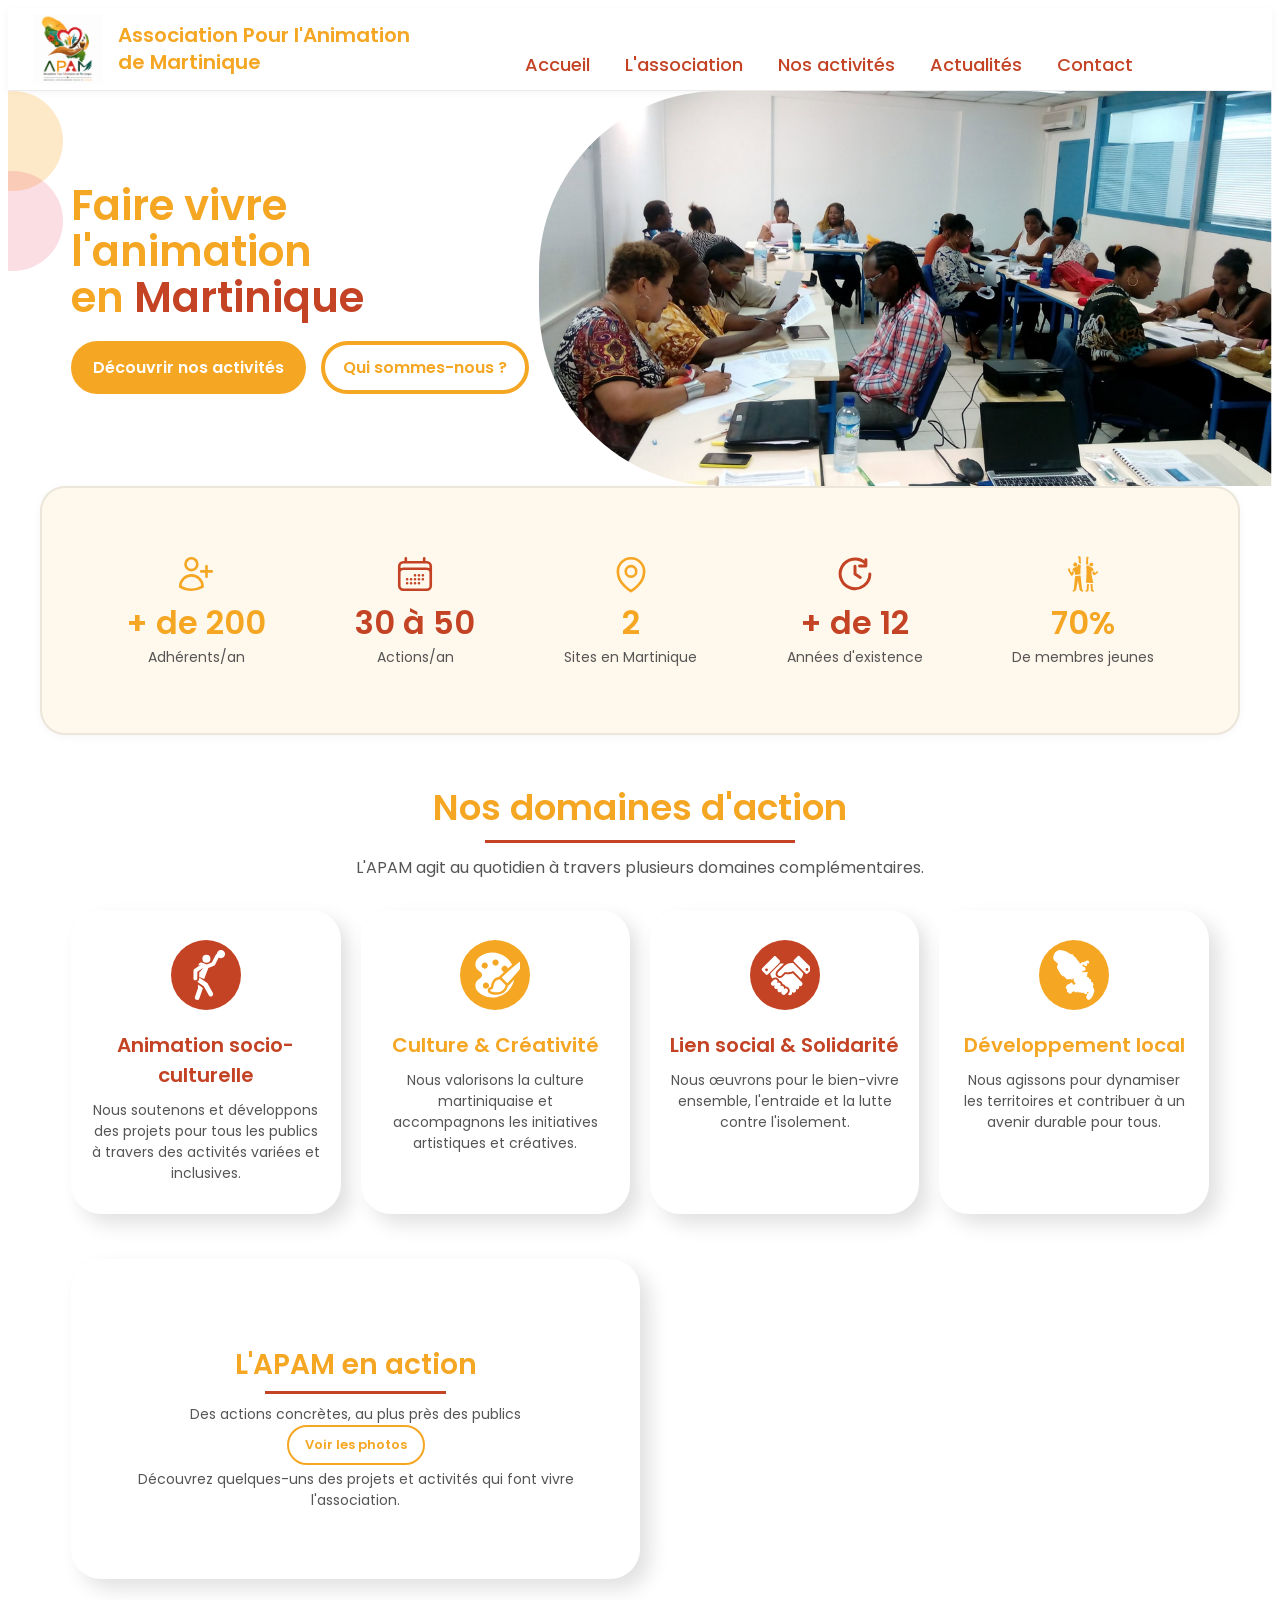
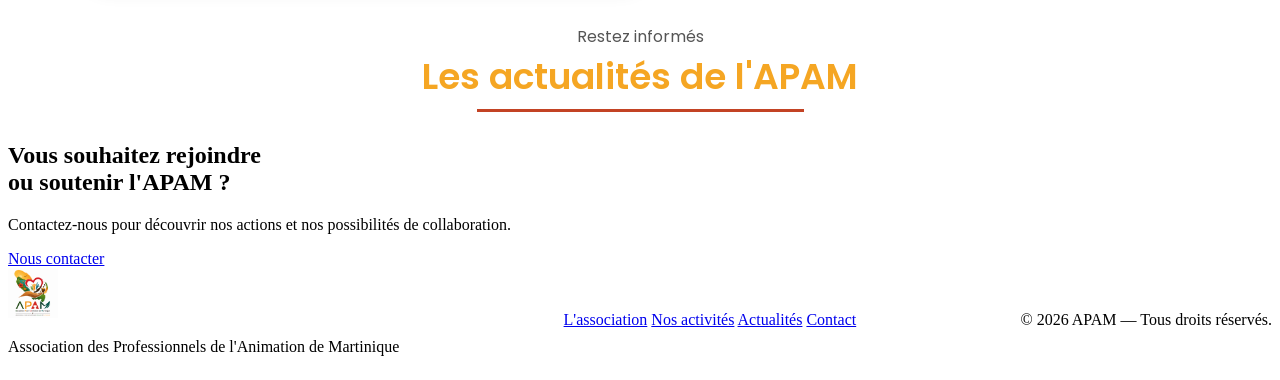
==== index.html @ 2d8ded8c "correction du bouton voir les photos" ====
<!DOCTYPE html>
<html lang="fr">
    <link href="https://fonts.googleapis.com/css2?family=Poppins:wght@400;500;600;700&display=swap" rel="stylesheet">
<head>
    <meta charset="UTF-8">
    <meta name="viewport" content="width=device-width, initial-scale=1.0">

    <title>APAM — Association des Professionnels de l'Animation de Martinique</title>
    <meta name="description" content="Découvrez l'APAM, l'Association des Professionnels de l'Animation de Martinique : nos activités, nos actions, nos actualités et nos engagements.">
    <link rel="stylesheet" href="CSS/style.css">
</head>

<body>

    <!-- ==================== HEADER ==================== -->
    <header class="site-header">
        <div class="container">

            <a href="index.html" class="logo">
                <img src="assets/logo/logo-apam.png" alt="Logo APAM">
                     <span class="site-title">
        Association Pour l'Animation<br>
        de Martinique
    </span>
            </a>

            <nav class="main-navigation">
                <ul>
                    <li><a href="index.html">Accueil</a></li>
                    <li><a href="/association/association.html">L'association</a></li>
                    <li><a href="/activites/activites.html">Nos activités</a></li>
                    <li><a href="/actualites/actualites.html">Actualités</a></li>
                    <li><a href="/contacts/contact.html">Contact</a></li>
                </ul>
            </nav>

        
        </div>
    </header>


    <!-- ==================== CONTENU ==================== -->

    <main>

        <!-- HERO -->
        <section id="accueil" class="hero">
            <div class="container">

                <div class="hero-content">

            

                    <h1>
                        Faire vivre<br>
                        l'animation<br>
                        en <span>Martinique</span> 
                    </h1>

                    <!--<p class="hero-description">
                        L'APAM accompagne les initiatives, les professionnels
                        et les publics à travers des actions sociales,
                        culturelles et éducatives.
                    </p>-->

                    <div class="hero-buttons">
                        <a href="#activites" class="button button-primary">
                            Découvrir nos activités
                        </a>

                        <a href="#association" class="button button-secondary">
                            Qui sommes-nous ?
                        </a>
                    </div>

                </div>

                <div class="hero-image">
                    <img src="assets/images/hero.png"
                         alt="Activité de l'APAM">
                </div>

            </div>
        </section>


        
<!-- CHIFFRES CLÉS -->
<section class="stats">

    <div class="container">

        <!-- 1 — Adhérents -->
        <div class="stat">

            <svg xmlns="http://www.w3.org/2000/svg"
                 fill="none"
                 viewBox="0 0 24 24"
                 stroke-width="1.5"
                 stroke="currentColor"
                 class="stat-icon">

                <path stroke-linecap="round"
                      stroke-linejoin="round"
                      d="M18 7.5v3m0 0v3m0-3h3m-3 0h-3m-2.25-4.125a3.375 3.375 0 1 1-6.75 0 3.375 3.375 0 0 1 6.75 0ZM3 19.235v-.11a6.375 6.375 0 0 1 12.75 0v.109A12.318 12.318 0 0 1 9.374 21c-2.331 0-4.512-.645-6.374-1.766Z" />

            </svg>

            <strong>+ de 200</strong>
            <span>Adhérents/an</span>

        </div>


        <!-- 2 — Actions -->
        <div class="stat-red">

            <svg xmlns="http://www.w3.org/2000/svg"
                 fill="none"
                 viewBox="0 0 24 24"
                 stroke-width="1.5"
                 stroke="currentColor"
                 class="stat-red-icon">

                <path stroke-linecap="round"
                      stroke-linejoin="round"
                      d="M6.75 3v2.25M17.25 3v2.25M3 18.75V7.5a2.25 2.25 0 0 1 2.25-2.25h13.5A2.25 2.25 0 0 1 21 7.5v11.25m-18 0A2.25 2.25 0 0 0 5.25 21h13.5A2.25 2.25 0 0 0 21 18.75m-18 0v-7.5A2.25 2.25 0 0 1 5.25 9h13.5A2.25 2.25 0 0 1 21 11.25v7.5m-9-6h.008v.008H12v-.008ZM12 15h.008v.008H12V15Zm0 2.25h.008v.008H12v-.008ZM9.75 15h.008v.008H9.75V15Zm0 2.25h.008v.008H9.75v-.008ZM7.5 15h.008v.008H7.5V15Zm0 2.25h.008v.008H7.5v-.008Zm6.75-4.5h.008v.008h-.008v-.008Zm0 2.25h.008v.008h-.008V15Zm0 2.25h.008v.008h-.008v-.008Zm2.25-4.5h.008v.008H16.5v-.008Zm0 2.25h.008v.008H16.5V15Z" />

            </svg>

            <strong>30 à 50</strong>
            <span>Actions/an</span>

        </div>


        <!-- 3 — Sites -->
        <div class="stat">

            <svg xmlns="http://www.w3.org/2000/svg"
                 fill="none"
                 viewBox="0 0 24 24"
                 stroke-width="1.5"
                 stroke="currentColor"
                 class="stat-icon">

                <path stroke-linecap="round"
                      stroke-linejoin="round"
                      d="M15 10.5a3 3 0 1 1-6 0 3 3 0 0 1 6 0Z" />

                <path stroke-linecap="round"
                      stroke-linejoin="round"
                      d="M19.5 10.5c0 7.142-7.5 11.25-7.5 11.25S4.5 17.642 4.5 10.5a7.5 7.5 0 1 1 15 0Z" />

            </svg>

            <strong>2</strong>
            <span>Sites en Martinique</span>

        </div>


        <!-- 4 — Années d'existence -->
        <div class="stat-red">

            <svg xmlns="http://www.w3.org/2000/svg"
                 viewBox="0 0 24 24"
                 fill="none"
                 stroke="currentColor"
                 stroke-width="1.7"
                 stroke-linecap="round"
                 stroke-linejoin="round"
                 class="stat-red-icon">

                <path d="M20.5 12
                         A8.5 8.5 0 1 1 17.8 5.7" />

                <path d="M18.2 3.8
                         V7.4
                         H14.6" />

                <path d="M12 7.5
                         V12
                         L15 14" />

            </svg>

            <strong>+ de 12</strong>
            <span>Années d'existence</span>

        </div>


        <!-- 5 — Professionnels -->
        <div class="stat">

            <svg xmlns="http://www.w3.org/2000/svg"
                 viewBox="0 0 512 512"
                 fill="currentColor"
                 class="stat-icon">

                <!-- Ton icône jeunesse/professionnels -->
                <path d="M347 379L354 462L380 472L387 472L391 467L391 462L375 446L372 379Z"/>
                <path d="M329 379L304 380L301 449L285 463L287 470L290 472L297 472L318 465L323 461Z"/>
                <path d="M226 274L159 284L144 444L129 459L130 467L136 472L146 470L167 458L172 452L193 341L196 345L214 445L218 454L225 460L248 472L254 471L259 465L259 459L245 446Z"/>
                <path d="M438 226L435 223L427 223L419 229L413 239L398 241L393 227L388 226L376 229L369 235L368 239L381 264L387 269L396 270L413 260L437 241Z"/>
                <path d="M80 188L73 196L73 208L105 269L115 276L128 274L139 259L147 239L135 226L124 222L119 241L96 211L99 204L97 192L87 186Z"/>
                <path d="M315 152L295 163L298 194L299 250L293 364L381 365L361 267L358 232L366 220L387 211L379 193L368 180L336 166L326 157L323 150Z"/>
                <path d="M204 136L201 136L193 157L184 166L156 176L141 184L133 193L126 210L141 218L155 233L162 269L221 260L225 257L225 201L230 152Z"/>
                <path d="M350 119L342 124L336 133L336 149L339 155L349 163L367 163L380 150L381 136L379 130L366 119Z"/>
                <path d="M159 117L150 120L142 127L138 136L138 148L141 155L149 163L156 166L168 166L177 162L182 157L187 146L187 138L183 128L176 121L166 117Z"/>
                <path d="M314 45L301 48L297 55L294 119L296 144L320 136L317 75L323 68L324 54L319 47Z"/>
                <path d="M207 39L200 43L195 53L197 62L206 69L204 120L231 134L227 49L222 42L216 39Z"/>

            </svg>

            <strong>70%</strong>
            <span>De membres jeunes</span>

        </div>

    </div>

</section>
        <!-- DOMAINES D'ACTION -->
        <section id="activites" class="domains">
            <div class="container">

                <div class="section-heading">

                    <h2>
                        Nos domaines d'action
                    </h2>

                    <p>
                        L'APAM agit au quotidien à travers plusieurs
                        domaines complémentaires.
                    </p>
                </div>


                <div class="domain-grid">

                    <article class="domain-card-red">
                        <div class="domain-icon-red">
                            <!-- SVG  -->
                             <svg fill="currentColor"
                                class="domain-svg"
                                viewBox="0 0 459.535 459.535"
                                xmlns="http://www.w3.org/2000/svg">

                                <g transform="translate(30,0)">

        <path d="M125.792,317.478v34.512L98.05,431.017c-3.918,11.161,1.954,23.385,13.115,27.303c11.161,3.918,23.385-1.954,27.303-13.115l28.951-82.47c3.833-10.485-0.807-17.659-0.807-17.659L125.792,317.478z"/>

        <circle cx="203.476" cy="79.794" r="36.991"/>

        <path d="M214.746,308.143c-1.639-3.024-3.983-5.608-6.831-7.535l-70.701-47.801l-0.077,8.712c-0.116,13.146-7.57,24.606-18.431,30.484l60.879,41.159l45.87,82.143c5.65,10.418,18.657,14.248,29.038,8.62c10.399-5.639,14.257-18.639,8.62-29.038L214.746,308.143z"/>

        <path d="M337.324,0c-20.681,0-37.482,16.566-37.884,37.15c-4.454,1.344-8.384,4.408-10.694,8.865l-35.471,68.446l-46.296,18.072l-41.564-15.764c-12.904-4.894-27.332,1.599-32.226,14.503l-4.531,11.947l26.901-9.22L93.08,173.524c-4.959,3.233-8.048,8.76-8.101,14.795l-0.67,72.734c-0.088,9.853,7.831,17.918,17.69,18.005H102c0.054,0.001,0.106,0.001,0.16,0.001c9.64,0,17.757-7.815,17.844-17.691l0.545-61.737l56.867-37.07l-39.791,43.76l-0.367,41.617l45.898,18.185l38.272-100.911l51.091-19.943c4.037-1.576,7.363-4.566,9.357-8.414l34.809-67.168c5.94,3.866,13.025,6.12,20.64,6.12c20.934,0,37.904-16.97,37.904-37.903S358.257,0,337.324,0z"/>

    </g>

</svg>
                        </div>

                        <h3>
                            Animation socio-culturelle
                        </h3>

                        <p>
                            Nous soutenons et développons des projets
                            pour tous les publics à travers des activités
                            variées et inclusives.
                        </p>
                    </article>


                    <article class="domain-card">
                        <div class="domain-icon">
                            <!-- SVG  -->
                             <svg fill="currentColor"
     class="domain-svg"
     viewBox="0 0 325.04 325.04"
     xmlns="http://www.w3.org/2000/svg">

    <g transform="translate(35,0)">

        <path d="M117.866,234.088c-2.956,14.532-4.875,21.558-16.092,22.458c-2.764,0.222-5.015,2.308-5.446,5.047
        c-0.432,2.738,1.069,5.416,3.631,6.477c0.721,0.298,17.877,7.308,37.921,7.309c0.003,0,0.005,0,0.007,0
        c13.968,0,25.95-3.386,35.612-10.063c11.45-7.912,19.344-20.294,23.541-36.788l-38.572-38.88
        C125.871,194.924,121.253,217.436,117.866,234.088z"/>

        <path d="M322.745,63.336c-1.037-1.046-2.887-2.293-5.806-2.293c-3.423,0-12.516,0-67.74,46.992
        c-25.509,21.706-54.92,48.559-78.314,71.41l36.603,36.894c24.061-25.009,52.129-56.355,74.451-83.258
        c14.096-16.986,24.935-31.002,32.216-41.657C323.799,77.311,328.023,68.655,322.745,63.336z"/>

        <path d="M182.595,278.479c-12.387,8.56-27.429,12.899-44.716,12.899c-22.753-0.001-41.919-7.649-44.046-8.527
        c-9.425-3.906-14.898-13.673-13.31-23.749c1.555-9.871,9.463-17.373,19.341-18.446c0.861-2.571,1.813-7.254,2.323-9.758
        c1.878-9.23,4.449-21.873,12.358-33.126c8.637-12.287,21.656-20.165,38.751-23.466c9.811-9.737,21.005-20.443,32.686-31.308
        c-5.905-1.281-11.185-5.127-14.017-10.944c-4.875-10.02-0.623-22.073,9.484-26.895
        c10.133-4.834,22.287-0.612,27.155,9.423c0.961,1.978,1.555,4.033,1.832,6.096
        c9.688-8.677,19.309-17.099,28.392-24.828c0.054-0.046,0.105-0.09,0.16-0.136
        c-10.209-19.536-24.849-36.845-42.687-50.098c-25.614-19.031-56.114-29.096-88.2-29.104
        c-0.01,0-0.017,0-0.025,0c-21.654,0-47.976,7.566-68.697,19.749C13.981,51.193-0.005,71.163,0,92.49
        c0.008,25.748,14.53,36.518,26.199,45.171c9.515,7.057,17.03,12.63,17.034,24.844
        c0.003,12.213-7.508,17.781-17.018,24.831c-11.665,8.648-26.184,19.412-26.176,45.163
        c0.006,21.324,14.001,41.299,39.406,56.244c20.736,12.198,47.072,19.78,68.73,19.786
        c0.015,0,0.028,0,0.042,0c39.305,0,76.254-15.171,104.044-42.72
        c20.837-20.655,34.656-46.416,40.273-74.442c-13.952,15.471-27.997,30.493-40.563,43.322
        C206.641,253.965,196.773,268.682,182.595,278.479z

        M111.054,77.103c2.498-10.871,13.4-17.657,24.354-15.167
        c10.939,2.478,17.793,13.282,15.313,24.138c-2.499,10.844-13.407,17.631-24.362,15.154
        C115.411,98.764,108.554,87.947,111.054,77.103z

        M45.054,114.152c-7.005-8.716-5.565-21.401,3.216-28.339
        c8.78-6.925,21.571-5.505,28.589,3.195c6.99,8.703,5.545,21.388-3.229,28.34
        C64.869,124.288,52.058,122.853,45.054,114.152z

        M55.746,247.168c-8.786-6.944-10.231-19.629-3.226-28.342
        c7-8.696,19.796-10.122,28.581-3.18c8.778,6.943,10.224,19.629,3.225,28.327
        C77.327,252.686,64.53,254.111,55.746,247.168z"/>

    </g>

</svg>
</svg>
                        </div>

                        <h3>
                            Culture & Créativité
                        </h3>

                        <p>
                            Nous valorisons la culture martiniquaise
                            et accompagnons les initiatives artistiques
                            et créatives.
                        </p>
                    </article>


                    <article class="domain-card-red">
                        <div class="domain-icon-red">
                            <!-- SVG  -->
                             <svg fill="currentColor"
     class="domain-svg"
     viewBox="0 0 512 512"
     xmlns="http://www.w3.org/2000/svg">

    <g transform="translate(18,5)">

        <path d="M255.366 141.046C247.966 144.629 240.634 149.594 233.833 156.403C199.742 190.501 168.752 221.491 168.752 221.491L168.765 221.511C168.58 221.697 168.394 221.849 168.208 222.041C159.384 230.872 159.034 244.95 167.183 254.187C167.506 254.558 167.851 254.923 168.208 255.273C177.369 264.447 192.244 264.469 201.44 255.273L237.237 219.476C243.413 221.739 249.485 223.059 255.311 223.719C263.248 224.599 270.703 224.269 277.333 223.334C293.495 221.044 291.803 221.711 301.177 218.63C310.53 215.562 321.039 209.276 321.039 209.276L327.401 215.631C328.102 216.312 344.32 232.556 352.593 240.816C354.058 242.287 355.302 243.498 356.135 244.365C357.091 245.362 358.157 246.084 358.817 247.047L400.095 288.326C411.993 274.976 425.583 255.094 423.905 232.268L320.763 129.14C320.763 129.14 285.062 126.589 255.366 141.046Z"/>

        <path d="M261.115 394.362C251.981 385.215 237.154 385.215 228.014 394.362L221.22 401.156C230.339 392.024 230.332 377.23 221.199 368.09C212.059 358.964 197.252 358.964 188.112 368.097C197.252 358.964 197.252 344.157 188.112 335.01C178.979 325.862 164.165 325.877 155.025 335.01C164.165 325.877 164.165 311.063 155.025 301.915C145.891 292.783 131.078 292.783 121.937 301.929L101.477 322.382C92.337 331.529 92.337 346.329 101.477 355.476C110.61 364.61 125.418 364.61 134.557 355.476C125.418 364.61 125.418 379.423 134.557 388.564C143.704 397.697 158.511 397.697 167.651 388.564C158.511 397.697 158.511 412.505 167.651 421.652C176.791 430.785 191.598 430.785 200.739 421.652L207.541 414.843C198.422 423.99 198.428 438.783 207.561 447.916C216.701 457.048 231.508 457.048 240.649 447.916L261.116 427.448C270.248 418.302 270.248 403.495 261.115 394.362Z"/>

        <path d="M507.987 178.28L387.543 57.822C382.192 52.485 373.541 52.485 368.204 57.822L329.573 96.452C324.236 101.789 324.236 110.441 329.573 115.785L450.031 236.236C455.361 241.586 464.027 241.586 469.357 236.236L507.987 197.598C513.338 192.276 513.338 183.624 507.987 178.28ZM473.655 204.992C467.905 210.728 458.607 210.728 452.878 204.992C447.143 199.249 447.143 189.951 452.878 184.215C458.607 178.479 467.905 178.479 473.655 184.215C479.391 189.951 479.384 199.249 473.655 204.992Z"/>

        <path d="M182.417 99.864L143.793 61.234C138.457 55.897 129.798 55.897 124.465 61.234L4.003 181.691C-1.334 187.014-1.334 200.98 4.003 206.31L42.634 244.954C47.964 250.285 56.636 250.285 61.959 244.954L182.417 124.496C187.761 119.159 187.761 105.207 182.417 99.864ZM59.118 208.403C53.382 214.132 44.078 214.132 38.341 208.403C32.606 202.66 32.606 193.362 38.341 187.626C44.078 181.891 53.382 181.891 59.118 187.626C64.854 193.362 64.854 202.66 59.118 208.403Z"/>

        <path d="M397.528 312.809L390.06 305.327L317.551 232.818L312.668 234.984L307.352 236.903L306.968 237.02C306.032 237.316 297.284 239.991 280.036 242.432C270.916 243.705 261.88 243.863 253.132 242.866C249.673 242.481 246.234 241.916 242.836 241.174L215.079 268.918C198.401 285.596 171.243 285.596 154.565 268.918C153.98 268.327 153.416 267.728 152.894 267.137L152.715 266.937C142.186 254.998 139.511 238.657 144.463 224.476L155.136 207.867L155.116 207.847L220.197 142.773C222.844 140.132 225.623 137.67 228.511 135.345C208.23 131.363 191.215 132.539 191.215 132.539L88.093 235.679C86.704 254.667 99.744 275.478 109.021 287.631C125.713 271.668 152.26 271.875 168.662 288.285C174.769 294.385 178.614 301.902 180.236 309.783C188.131 311.42 195.642 315.258 201.749 321.365C207.856 327.479 211.701 334.996 213.324 342.884C221.212 344.507 228.736 348.344 234.837 354.452C238.915 358.53 241.989 363.235 244.059 368.269C255.159 368.132 266.301 372.285 274.747 380.724C291.397 397.36 291.39 424.457 274.747 441.087L267.938 447.909L271.349 451.321C280.497 460.468 295.303 460.468 304.444 451.321C313.584 442.187 313.584 427.374 304.444 418.233L311.252 425.063C320.399 434.196 335.199 434.196 344.339 425.063C353.479 415.916 353.486 401.123 344.339 391.976C353.486 401.123 368.286 401.123 377.426 391.976C386.56 382.85 386.58 368.036 377.426 358.888C386.58 368.036 401.38 368.036 410.514 358.888C419.661 349.756 419.661 334.942 410.514 325.81L397.528 312.809Z"/>

    </g>

</svg>
                        </div>

                        <h3>
                            Lien social & Solidarité
                        </h3>

                        <p>
                            Nous œuvrons pour le bien-vivre ensemble,
                            l'entraide et la lutte contre l'isolement.
                        </p>
                    </article>


                    <article class="domain-card">
                        <div class="domain-icon">
                            <!-- SVG  -->
                             <svg xmlns="http://www.w3.org/2000/svg"
     viewBox="0 0 323 390"
     fill="currentColor"
     class="domain-svg">

    <path d="M 26,9
        L 14,20 L 7,32 L 0,53 L 0,63 L 4,78 L 36,108 L 36,114 L 29,129
        L 29,138 L 55,186 L 67,199 L 87,209 L 104,229 L 127,229 L 134,226
        L 141,231 L 147,232 L 153,223 L 158,222 L 161,227 L 158,232 L 158,238
        L 166,247 L 165,255 L 177,260 L 170,265 L 168,271 L 152,268 L 150,266
        L 150,258 L 147,255 L 140,254 L 133,257 L 127,266 L 112,270 L 102,280
        L 97,291 L 98,299 L 105,303 L 105,308 L 109,314 L 107,320 L 108,327
        L 113,331 L 119,331 L 125,339 L 136,341 L 141,337 L 146,328 L 157,323
        L 165,323 L 174,331 L 183,330 L 187,323 L 195,332 L 208,330 L 219,334
        L 231,335 L 238,331 L 242,340 L 247,344 L 256,344 L 259,342 L 264,331
        L 267,328 L 271,328 L 274,330 L 275,336 L 262,342 L 261,349 L 263,354
        L 256,362 L 255,367 L 268,388 L 285,388 L 289,381 L 299,376 L 300,369
        L 297,364 L 304,363 L 310,358 L 312,342 L 318,335 L 316,326 L 322,322
        L 317,301 L 308,290 L 312,286 L 310,275 L 314,272 L 314,267 L 309,262
        L 307,253 L 304,250 L 295,249 L 295,232 L 292,229 L 282,229 L 280,220
        L 274,213 L 259,207 L 264,199 L 264,192 L 261,189 L 269,182 L 269,174
        L 266,171 L 257,173 L 237,171 L 231,177 L 226,170 L 229,166 L 249,157
        L 253,152 L 246,132 L 237,131 L 232,125 L 226,126 L 226,120 L 230,115
        L 237,114 L 246,124 L 262,122 L 265,119 L 263,111 L 265,103 L 275,105
        L 279,101 L 280,94 L 278,88 L 273,83 L 262,82 L 241,94 L 223,96 L 207,109
        L 204,95 L 185,76 L 178,62 L 163,51 L 152,36 L 129,30 L 106,14 L 76,3
        L 51,0 L 35,4 Z" />

</svg>
                        </div>

                        <h3>
                            Développement local
                        </h3>

                        <p>
                            Nous agissons pour dynamiser les territoires
                            et contribuer à un avenir durable pour tous.
                        </p>
                    </article>

                </div>

            </div>
        </section>


        <!-- APAM EN ACTION -->
<section id="association" class="action-section">

    <div class="action-panel">

        <div class="section-heading">

            <h2> L'APAM en action</h2> 
               
            </p>

            <p>
                Des actions concrètes, au plus près des publics
            </p>
<a href="actions/actions.html" class="action-button">
    Voir les photos
</a>
            <p>
                Découvrez quelques-uns des projets et activités
                qui font vivre l'association.
            </p>

        </div>

        <div class="gallery">
            <!-- Les photos seront ajoutées ici -->
        </div>

    </div>

</section>


        <!-- ACTUALITÉS -->
        <section id="actualites" class="news">
            <div class="container">

                <div class="section-heading">
                    <p class="eyebrow">Restez informés</p>

                    <h2>
                        Les actualités de l'APAM
                    </h2>
                </div>

                <div class="news-grid">
                    <!-- Les articles seront ajoutés ici -->
                </div>

            </div>
        </section>


        <!-- CONTACT / APPEL À L'ACTION -->
        <section id="contact" class="contact-section">
            <div class="container">

                <h2>
                    Vous souhaitez rejoindre<br>
                    ou soutenir l'APAM ?
                </h2>

                <p>
                    Contactez-nous pour découvrir nos actions
                    et nos possibilités de collaboration.
                </p>

                <a href="mailto:contact@apam.fr"
                   class="button button-light">
                    Nous contacter
                </a>

            </div>
        </section>

    </main>


    <!-- ==================== FOOTER ==================== -->

    <footer class="site-footer">
        <div class="container">

            <div class="footer-brand">
                <img src="assets/logo/logo-apam.png"
                     alt="Logo APAM">

                <p>
                    Association des Professionnels
                    de l'Animation de Martinique
                </p>
            </div>

            <div class="footer-links">
                <a href="#association">L'association</a>
                <a href="#activites">Nos activités</a>
                <a href="#actualites">Actualités</a>
                <a href="#contact">Contact</a>
            </div>

            <div class="footer-bottom">
                <p>
                    © 2026 APAM — Tous droits réservés.
                </p>
            </div>

        </div>
    </footer>


    <script src="js/script.js"></script>

</body>
</html>
---- CSS/style.css ----
▼ /* #region GLOBAL */
/* ===== GLOBAL ===== */
body {
    font-family: 'Poppins', sans-serif;
    margin: 0;
}
/* #endregion */
▼ /* #region HEADER */
/* ========================================
   HEADER
   ======================================== */

.site-header {
    width: 100%;
     position: relative;
    z-index: 1000;
}

.site-header .container {
    display: flex;
    align-items: center;
    justify-content:space-between;
    padding: 6px 25px;
}
.site-header {
    width: 100%;
    border-bottom: 1px solid rgba(0, 0, 0, 0.08);
    box-shadow: 0 2px 8px rgba(0, 0, 0, 0.04);
}
/* LOGO */

.logo img {
    height: 70px;
    width: auto;
} 
.logo {
    display: flex;
    align-items: center;
    gap: 15px;
    text-decoration: none;
}
.site-title {
    font-family: 'Poppins', sans-serif;
    color: #F5A623;
    font-size: 20px;
    font-weight: 600;
    line-height: 1.35;
}
/* ===== NAVIGATION ===== */

.main-navigation {
    flex: 1;
    display: flex;
    justify-content: center;
    transform: translateY(15px);
}
.main-navigation ul {
    display: flex;
    gap: 35px;
     list-style: none;
    margin: 0;
    padding: 0;
}
/* ==== boutons des sections */
.main-navigation a {
    font-family: 'Poppins', sans-serif;
    position: relative;
    color: #c34324;
    text-decoration: none;
    font-weight: 500;
    font-size: 18px;
}
/* Ligne du dessus et du dessous */
.main-navigation a::before,
.main-navigation a::after {
    content: "";
    position: absolute;
    left: 50%;
    width: 0;
    height: 1.5px;
    background-color: #E85D04;
    transform: translateX(-50%);
    transition: width 350ms ease;
}

/* Position des lignes */
.main-navigation a::before {
    top: -4px;
}

.main-navigation a::after {
    bottom: -4px;
}

/* Animation au survol */
.main-navigation a:hover::before,
.main-navigation a:hover::after {
    width: 100%;
}
/* #endregion */

▼ /* #region HERO */
/* ========================================
   HERO
   ======================================== */

.hero {
    position: relative;
    overflow: hidden;
}

.hero .container {
    display: flex;
    align-items: stretch;
    width: 100%;
    min-height: 395px;
    gap: 0;
}
.hero {
    position: relative;
    overflow: hidden;
}

.hero .container {
    display: flex;
    align-items: stretch;
    width: 100%;
    min-height: 395px;
    gap: 0;
}
.hero-content {
    flex: 0 0 42%;
    box-sizing: border-box;
    padding-left: 5%;
    display: flex;
    flex-direction: column;
    justify-content: center;
    position: relative;
    z-index: 2;
}
/*Boutons*/
/*forme*/
.hero-buttons {
    display: flex;
    flex-direction: row;
    align-items: center;
    gap: 15px;
    flex-wrap: nowrap;
}
.hero .button {
    display: inline-block;
    padding: 10px 18px;
    border-radius: 999px;
    font-family: 'Poppins', sans-serif;
    font-size: 16px;
    font-weight: 600;
    text-decoration: none;
    transition: all 0.5s ease;
}
/*Animtion premier bouton*/
.hero .button-primary {
    background-color: #F5A623;
    border: 4px solid #F5A623;
    color: white;
    transition: all 0.5s ease;
}

.hero .button-primary:hover {
    box-shadow: inset 0 0 0 2em white;
    color: #F5A623;
}
/*Animation second bouton*/
.hero .button-secondary {
    background-color: white;
    border: 4px solid #F5A623;
    color: #F5A623;
    transition: all 0.5s ease;
}
/*Animation second bouton*/
.hero .button-secondary:hover {
    box-shadow: inset 0 0 0 2em #F5A623;
    color: white;
}
/*Titre*/
.hero h1 {
    font-family: 'Poppins', sans-serif;
    font-size: 42px;
    line-height: 1.1;
    font-weight: 600;
    color: #F5A623 ;
    margin: 0 0 20px;
}
.hero h1 span {
    font-family: 'Poppins', sans-serif;
    color: #c34324;
}
/*image du hero*/
.hero-image {
    flex: 0 0 58%;
    height: 395px;
    position: relative;
    z-index: 1;
}

.hero-image img {
    width: 100%;
    height: 100%;
    object-fit: cover;
    display: block;
    border-radius: 180px 0 0 180px;
}
/*déco du hero*/
/* Décoration du Hero */

.hero::before,
.hero::after {
    content: "";
    position: absolute;
    left: -45px;
    width: 100px;
    height: 100px;
    border-radius: 50%;
    z-index: 0;
}

/* Forme orange */

.hero::before {
    top: 0;
    background-color: rgba(245, 166, 35, 0.25);
}

/* Forme rose */

.hero::after {
    top: 80px;
    background-color: rgba(236, 87, 123, 0.20);
}
/* #endregion */
/* #region SECTION CHIFFRES CLÉS */
/* structure */
.stats .container {
    width: 95%;
   /* max-width: 1100px;*/
    box-sizing: border-box;
    margin: 0 auto;

    display: flex;
    justify-content: space-around;
    align-items: center;
    
    background-color: #FFF8EC;
    border-radius: 25px;
    padding: 30px 40px;

    border: 2px solid rgba(0, 0, 0, 0.08);
    box-shadow: 0 2px 8px rgba(0, 0, 0, 0.04);
}
.stat {
    padding: 35px 0;
    display: flex;
    flex-direction: column;
    align-items: center;
    text-align: center;
}
.stat strong {
    font-family: 'Poppins', sans-serif;
    font-size: 32px;
    font-weight: 600;
    color: #F5A623;
    line-height: 1;
    margin-bottom: 8px;
}
.stat span {
    font-family: 'Poppins', sans-serif;
    font-size: 14px;
    font-weight: 400;
    color: #555;
}
.stat-icon {
    width: 42px;
    height: 42px;
    color: #F5A623;
    margin-bottom: 12px;
}
.stat-red {
    padding: 35px 0;
    display: flex;
    flex-direction: column;
    align-items: center;
    text-align: center;
}
.stat-red strong {
    font-family: 'Poppins', sans-serif;
    font-size: 32px;
    font-weight: 600;
    color: #C34324;
    line-height: 1;
    margin-bottom: 8px;
}
.stat-red span {
    font-family: 'Poppins', sans-serif;
    font-size: 14px;
    font-weight: 400;
    color: #555;
}
.stat-red-icon {
    width: 42px;
    height: 42px;
    color: #C34324;
    margin-bottom: 12px;
}
/* #endregion */
▼ 
/* #region DOMAINES D'ACTION */
/* ========================================
   DOMAINES D'ACTION
   ======================================== */
.domains {
    padding-top: 60px;
}

   .domains .container {
    width: 100%;
    margin: 0 auto;
    box-sizing: border-box;
}
.section-heading {
    text-align: center;
    margin-bottom: 30px;
    margin-top: 45px;
    margin-bottom: 30px;
}

.section-heading h2 {
    display: inline-block;
    font-family: 'Poppins', sans-serif;
    font-size: 36px;
    font-weight: 600;
    color: #F5A623;
    margin: 0;
    position: relative;
}

/* Ligne sous le titre */

.section-heading h2::after {
    content: "";
    display: block;
    width: 75%;
    height: 3px;
    background-color: #C34324;
    margin: 5px auto 0;
}
.section-heading p {
    font-family: 'Poppins', sans-serif;
    font-size: 16px;
    font-weight: 400;
    color: #555;
    margin: 12px auto 0;
    max-width: 650px;
}
/*carte jaunes*/
.domain-card {
    min-height: 280px;
    box-sizing: border-box;

    background-color: #FFFFFF;
    border-radius: 30px;

    padding: 30px 20px;

    text-align: center;

    box-shadow:
        10px 10px 20px rgba(0, 0, 0, 0.12),
        -5px -5px 15px rgba(255, 255, 255, 0.8);
}

.domain-grid {
    width: 90%;
    margin: 0 auto;

    display: grid;
    grid-template-columns: repeat(4, 1fr);
    gap: 20px;
}

.domain-card h3 {
    font-family: 'Poppins', sans-serif;
    font-size: 20px;
    font-weight: 600;
    color: #F5A623;

    margin: 20px 0 10px;
}

.domain-card p {
    font-family: 'Poppins', sans-serif;
    font-size: 14px;
    font-weight: 400;
    color: #555;

    margin: 0;
}
.domain-icon {
    width: 70px;
    height: 70px;

    margin: 0 auto;

    border-radius: 50%;

    background-color: #F5A623;

    display: flex;
    align-items: center;
    justify-content: center;
}
.domain-icon svg {
    width: 50px;
    height: 50px;
    color: white;
}
/*cartes rouges */
.domain-card-red {
    min-height: 280px;
    box-sizing: border-box;

    background-color: #FFFFFF;
    border-radius: 30px;

    padding: 30px 20px;

    text-align: center;

    box-shadow:
        10px 10px 20px rgba(0, 0, 0, 0.12),
        -5px -5px 15px rgba(255, 255, 255, 0.8);
}


.domain-card-red h3 {
    font-family: 'Poppins', sans-serif;
    font-size: 20px;
    font-weight: 600;
    color: #C34324;

    margin: 20px 0 10px;
}

.domain-card-red p {
    font-family: 'Poppins', sans-serif;
    font-size: 14px;
    font-weight: 400;
    color: #555;

    margin: 0;
}
.domain-icon-red {
    width: 70px;
    height: 70px;

    margin: 0 auto;

    border-radius: 50%;

    background-color: #C34324;

    display: flex;
    align-items: center;
    justify-content: center;
}
.domain-icon-red svg {
    width: 50px;
    height: 50px;
    color: white;
}
/* #endregion */
/* #region PANNEAUX DU BAS */

.action-section {
    width: 100%;
    padding-top: 45px;
}

.action-panel {
    width: 45%;
    min-height: 320px;
    box-sizing: border-box;

    margin: 0 0 0 5%;

    background-color: #FFFFFF;
    border-radius: 30px;

    padding: 30px;

    box-shadow:
        10px 10px 20px rgba(0, 0, 0, 0.12),
        -5px -5px 15px rgba(255, 255, 255, 0.8);
}

.action-panel .section-heading {
    text-align: center;
}

.action-panel .section-heading h2 {
    font-family: 'Poppins', sans-serif;
    font-size: 28px;
    font-weight: 600;
    color: #F5A623;
    margin: 10px 0;
}

.action-panel .section-heading p {
    font-family: 'Poppins', sans-serif;
    font-size: 14px;
    color: #555;
    margin: 0;
}

.action-button {
    display: inline-block;

    padding: 8px 16px;
    border-radius: 999px;

    background-color: transparent;
    color: #F5A623;

    border: 2px solid #F5A623;

    position: relative;
    overflow: hidden;
    z-index: 0;

    font-family: 'Poppins', sans-serif;
    font-size: 13px;
    font-weight: 600;

    text-decoration: none;

    transition: color 0.3s ease;
}

.action-button::after {
    content: "";

    position: absolute;
    width: 0;
    height: 100%;

    top: 0;
    left: 0;

    background-color: #F5A623;

    transition: width 0.3s ease;

    z-index: -1;
}

.action-button:hover::after {
    width: 100%;
}

.action-button:hover {
    color: white;
}
/* #endregion */
/* #region ACTIONS PAGE */

.actions-page {
    width: 100%;
    padding: 50px 0 70px;
}

.actions-gallery-panel {
    width: 90%;
    margin: 0 auto;

    box-sizing: border-box;

    background-color: #FFFFFF;

    border-radius: 30px;

    padding: 45px 40px 50px;

    box-shadow:
        10px 10px 20px rgba(0, 0, 0, 0.12),
        -5px -5px 15px rgba(255, 255, 255, 0.8);
}

.actions-gallery-panel .section-heading {
    text-align: center;
    margin-bottom: 35px;
}

.actions-gallery-panel .section-heading h1 {
    font-family: 'Poppins', sans-serif;
    font-size: 34px;
    font-weight: 600;
    color: #F5A623;

    margin: 0 0 10px;
}

.actions-gallery-panel .section-heading p {
    font-family: 'Poppins', sans-serif;
    font-size: 15px;
    color: #555;

    margin: 0 auto;
    max-width: 650px;
}

.gallery {
    display: grid;
    grid-template-columns: repeat(3, 1fr);
    gap: 20px;
}

.gallery-item {
    overflow: hidden;
    border-radius: 20px;
    background-color: #FFFFFF;
        position: relative;
    aspect-ratio: 4 / 3;
    overflow: hidden;
    border-radius: 15px;
}

.gallery-item img {
    display: block;
    width: 100%;
    height: 220px;

    object-fit: cover;

    transition: transform 0.3s ease;
}
.gallery-item video {
    width: 100%;
    height: 100%;
    object-fit: cover;
    display: block;
    cursor: pointer;
      
    transition:
        transform 0.4s ease,
        filter 0.4s ease;
}
/* Assombrissement au survol */
.gallery-item::after {
    content: "";
    position: absolute;
    inset: 0;

    background: rgba(0, 0, 0, 0);

    transition:
        background  0.4s ease;

    pointer-events: none;
}
/* Effet au survol */

.gallery-item:hover::after {
    background: rgba(0, 0, 0, 0.08);
}
.gallery-item:hover img {
    transform: scale(1.2);
}

.gallery-item:hover video {
    transform: scale(1.2);
}

.gallery-empty,
.gallery-error {
    text-align: center;
    font-family: 'Poppins', sans-serif;
    font-size: 14px;
    color: #555;
}

/* #endregion */
/* #region LIGHTBOX */
/* ============================================================
   LIGHTBOX
   ============================================================ */

.lightbox {
        position: fixed !important;
    inset: 0 !important;

    display: none;

    align-items: center;
    justify-content: center;

    width: 100vw;
    height: 100vh;

    padding: 30px;

    background: rgba(0, 0, 0, 0.85);

    z-index: 2000;
}

.lightbox.active {
    display: flex;
}

/* ============================================================
   LIGHTBOX MEDIA
   ============================================================ */

.lightbox-media {
    width: min(92vw, 1000px);
    max-height: 90vh;

    display: flex;
    flex-direction: column;
    align-items: center;
    justify-content: center;

    gap: 12px;

    margin: 0 auto;
}

.lightbox-media-content {
    width: 100%;
    max-height: 68vh;

    display: flex;
    align-items: center;
    justify-content: center;

    flex-shrink: 0;
}

.lightbox-media-content img,
.lightbox-media-content video {
    display: block;

    max-width: 85vw;
    max-height: 68vh;

    width: auto;
    height: auto;

    object-fit: contain;

    border-radius: 15px;

    box-shadow:
        0 10px 40px rgba(0, 0, 0, 0.35);
}

.lightbox-video {
    background-color: #000;
}

.lightbox-info {
    width: min(90vw, 800px);
    max-height: 18vh;

    margin: 0;

    overflow-y: auto;

    text-align: center;

    color: white;

    flex-shrink: 0;
}

.lightbox-title {
    margin: 0;

    font-family: "Poppins", sans-serif;

    font-size: 22px;
    font-weight: 600;

    line-height: 1.3;
}

.lightbox-date {
    margin: 4px 0 0;

    font-size: 14px;

    opacity: 0.75;
}

.lightbox-description {
    margin: 8px auto 0;

    max-width: 700px;

    font-size: 15px;
    line-height: 1.5;

    opacity: 0.9;
}

.lightbox-audio {
    display: flex;
    flex-direction: column;
    align-items: center;

    gap: 15px;

    padding: 30px;

    border-radius: 20px;

    background-color: rgba(255, 255, 255, 0.08);

    color: white;
}

.lightbox-media-title {
    margin: 0;

    font-family: "Poppins", sans-serif;

    font-size: 16px;
    font-weight: 600;
}

.lightbox-file-link {
    display: inline-block;

    padding: 12px 20px;

    border-radius: 999px;

    background-color: #F5A623;
    color: white;

    font-family: "Poppins", sans-serif;
    font-weight: 600;

    text-decoration: none;
}

.lightbox-file-link:hover {
    opacity: 0.9;
}
/* ============================================================
   LIGHTBOX BUTTONS
   ============================================================ */

/* Bouton fermer */
.lightbox-close {
    position: fixed !important;

    top: 20px;
    right: 25px;

    z-index: 2100;

    width: 50px;
    height: 50px;

    display: flex;
    align-items: center;
    justify-content: center;

    border: none;
    border-radius: 50%;

    background: rgba(0, 0, 0, 0.45);
    color: white;

    font-size: 32px;
    line-height: 1;

    cursor: pointer;

    transition:
        background 0.25s ease,
        transform 0.25s ease;
}

.lightbox-close:hover {
    background: rgba(0, 0, 0, 0.75);
    transform: scale(1.08);
}


/* Bouton précédent */
.lightbox-prev {
    position: fixed !important;

    left: 25px;
    top: 50%;

    transform: translateY(-50%);

    z-index: 2100;

    width: 55px;
    height: 55px;

    display: flex;
    align-items: center;
    justify-content: center;

    border: none;
    border-radius: 50%;

    background: rgba(0, 0, 0, 0.45);
    color: white;

    font-size: 34px;
    line-height: 1;

    cursor: pointer;

    transition:
        background 0.25s ease,
        transform 0.25s ease;
}

.lightbox-prev:hover {
    background: rgba(0, 0, 0, 0.75);

    transform:
        translateY(-50%)
        scale(1.08);
}


/* Bouton suivant */
.lightbox-next {
    position: fixed !important;

    right: 25px;
    top: 50%;

    transform: translateY(-50%);

    z-index: 2100;

    width: 55px;
    height: 55px;

    display: flex;
    align-items: center;
    justify-content: center;

    border: none;
    border-radius: 50%;

    background: rgba(0, 0, 0, 0.45);
    color: white;

    font-size: 34px;
    line-height: 1;

    cursor: pointer;

    transition:
        background 0.25s ease,
        transform 0.25s ease;
}

.lightbox-next:hover {
    background: rgba(0, 0, 0, 0.75);

    transform:
        translateY(-50%)
        scale(1.08);
}

/* #endregion */

/* #region FOOTER */
/* ========================================
   FOOTER
   ======================================== */


.site-footer {
    width: 100%;
}


.site-footer .container {
    display: flex;
    align-items: center;
    justify-content: space-between;
}


.footer-brand img {
    height: 50px;
    width: auto;
}
/* #endregion */
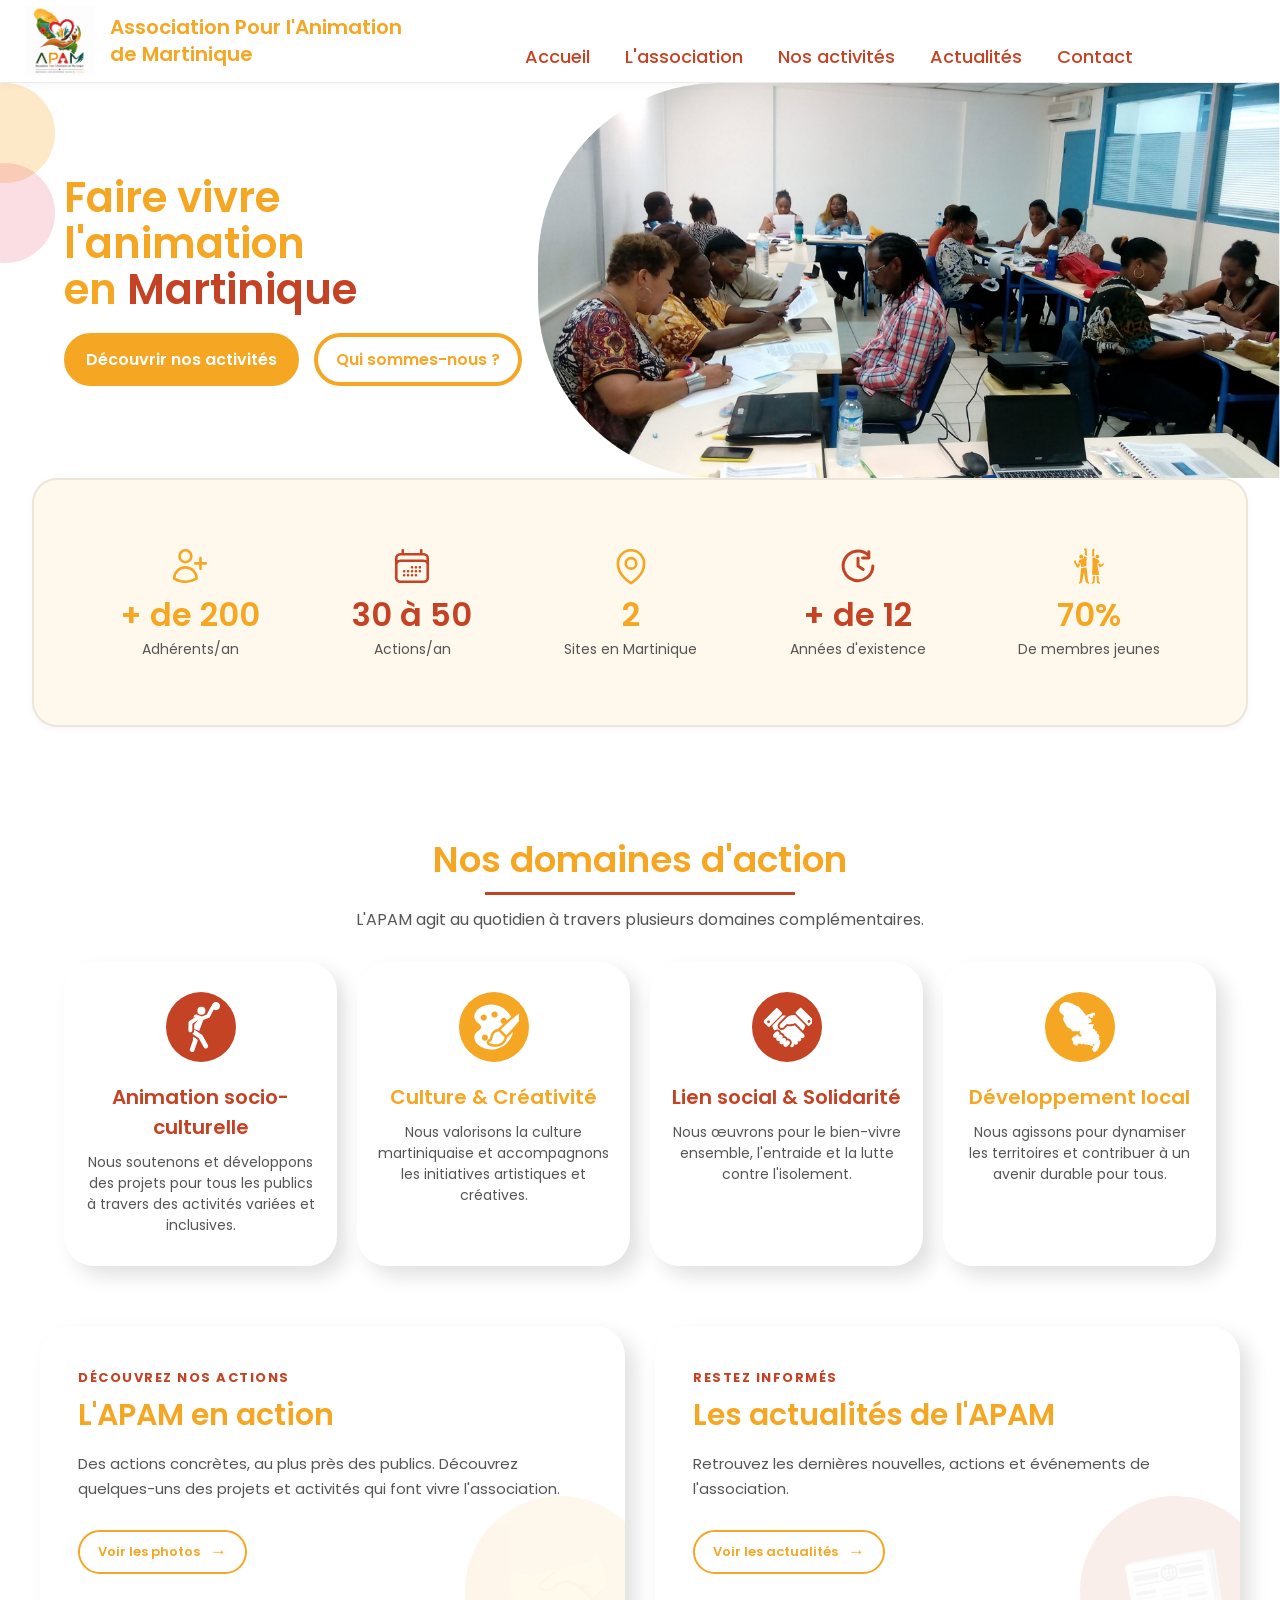
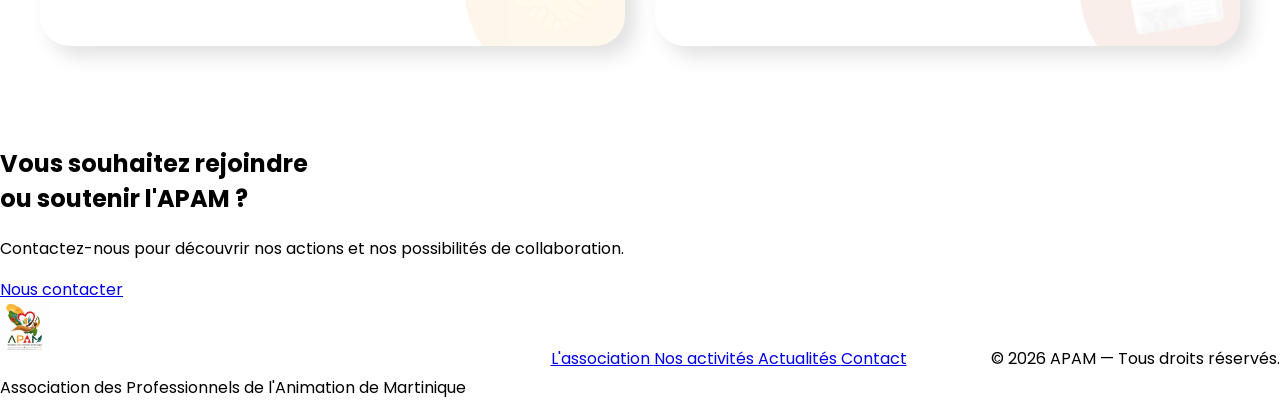
==== commit 96ffdd57: "Ajout des panneaux APAM en action et actualités" ====
--- a/index.html
+++ b/index.html
@@ -1,542 +1,828 @@
 <!DOCTYPE html>
 <html lang="fr">
-    <link href="https://fonts.googleapis.com/css2?family=Poppins:wght@400;500;600;700&display=swap" rel="stylesheet">
-<head>
-    <meta charset="UTF-8">
-    <meta name="viewport" content="width=device-width, initial-scale=1.0">
-
-    <title>APAM — Association des Professionnels de l'Animation de Martinique</title>
-    <meta name="description" content="Découvrez l'APAM, l'Association des Professionnels de l'Animation de Martinique : nos activités, nos actions, nos actualités et nos engagements.">
-    <link rel="stylesheet" href="CSS/style.css">
-</head>
-
-<body>
-
-    <!-- ==================== HEADER ==================== -->
-    <header class="site-header">
-        <div class="container">
-
-            <a href="index.html" class="logo">
-                <img src="assets/logo/logo-apam.png" alt="Logo APAM">
-                     <span class="site-title">
-        Association Pour l'Animation<br>
-        de Martinique
-    </span>
-            </a>
-
-            <nav class="main-navigation">
-                <ul>
-                    <li><a href="index.html">Accueil</a></li>
-                    <li><a href="/association/association.html">L'association</a></li>
-                    <li><a href="/activites/activites.html">Nos activités</a></li>
-                    <li><a href="/actualites/actualites.html">Actualités</a></li>
-                    <li><a href="/contacts/contact.html">Contact</a></li>
-                </ul>
-            </nav>
-
-        
-        </div>
-    </header>
-
-
-    <!-- ==================== CONTENU ==================== -->
-
-    <main>
-
-        <!-- HERO -->
-        <section id="accueil" class="hero">
+
+    <head>
+
+        <meta charset="UTF-8">
+
+        <meta
+            name="viewport"
+            content="width=device-width, initial-scale=1.0"
+        >
+
+        <title>
+            APAM — Association des Professionnels de l'Animation de Martinique
+        </title>
+
+        <meta
+            name="description"
+            content="Découvrez l'APAM, l'Association des Professionnels de l'Animation de Martinique : nos activités, nos actions, nos actualités et nos engagements."
+        >
+
+        <!-- Police Poppins -->
+        <link
+            href="https://fonts.googleapis.com/css2?family=Poppins:wght@400;500;600;700&display=swap"
+            rel="stylesheet"
+        >
+
+        <link
+            rel="stylesheet"
+            href="CSS/style.css"
+        >
+
+    </head>
+
+
+    <body>
+
+
+        <!-- =========================================================
+             HEADER
+        ========================================================== -->
+
+        <header class="site-header">
+
             <div class="container">
 
-                <div class="hero-content">
-
-            
-
-                    <h1>
-                        Faire vivre<br>
-                        l'animation<br>
-                        en <span>Martinique</span> 
-                    </h1>
-
-                    <!--<p class="hero-description">
-                        L'APAM accompagne les initiatives, les professionnels
-                        et les publics à travers des actions sociales,
-                        culturelles et éducatives.
-                    </p>-->
-
-                    <div class="hero-buttons">
-                        <a href="#activites" class="button button-primary">
-                            Découvrir nos activités
-                        </a>
-
-                        <a href="#association" class="button button-secondary">
-                            Qui sommes-nous ?
-                        </a>
+                <a
+                    href="index.html"
+                    class="logo"
+                >
+
+                    <img
+                        src="assets/logo/logo-apam.png"
+                        alt="Logo APAM"
+                    >
+
+                    <span class="site-title">
+                        Association Pour l'Animation<br>
+                        de Martinique
+                    </span>
+
+                </a>
+
+
+                <nav class="main-navigation">
+
+                    <ul>
+
+                        <li>
+                            <a href="index.html">
+                                Accueil
+                            </a>
+                        </li>
+
+                        <li>
+                            <a href="../association/association.html">
+                                L'association
+                            </a>
+                        </li>
+
+                        <li>
+                            <a href="../activites/activites.html">
+                                Nos activités
+                            </a>
+                        </li>
+
+                        <li>
+                            <a href="../actualites/actualites.html">
+                                Actualités
+                            </a>
+                        </li>
+
+                        <li>
+                            <a href="/contacts/contact.html">
+                                Contact
+                            </a>
+                        </li>
+
+                    </ul>
+
+                </nav>
+
+            </div>
+
+        </header>
+
+
+        <!-- =========================================================
+             CONTENU
+        ========================================================== -->
+
+        <main>
+
+
+            <!-- =====================================================
+                 HERO
+            ====================================================== -->
+
+            <section
+                id="accueil"
+                class="hero"
+            >
+
+                <div class="container">
+
+                    <div class="hero-content">
+
+                        <h1>
+                            Faire vivre<br>
+                            l'animation<br>
+                            en <span>Martinique</span>
+                        </h1>
+
+
+                        <!--
+                        <p class="hero-description">
+                            L'APAM accompagne les initiatives, les professionnels
+                            et les publics à travers des actions sociales,
+                            culturelles et éducatives.
+                        </p>
+                        -->
+
+
+                        <div class="hero-buttons">
+
+                            <a
+                                href="#activites"
+                                class="button button-primary"
+                            >
+                                Découvrir nos activités
+                            </a>
+
+
+                            <a
+                                href="#association"
+                                class="button button-secondary"
+                            >
+                                Qui sommes-nous ?
+                            </a>
+
+                        </div>
+
+                    </div>
+
+
+                    <div class="hero-image">
+
+                        <img
+                            src="assets/images/hero.png"
+                            alt="Activité de l'APAM"
+                        >
+
                     </div>
 
                 </div>
 
-                <div class="hero-image">
-                    <img src="assets/images/hero.png"
-                         alt="Activité de l'APAM">
+            </section>
+
+
+            <!-- =====================================================
+                 CHIFFRES CLÉS
+            ====================================================== -->
+
+            <section class="stats">
+
+                <div class="container">
+
+
+                    <!-- 1 — Adhérents -->
+
+                    <div class="stat">
+
+                        <svg
+                            xmlns="http://www.w3.org/2000/svg"
+                            fill="none"
+                            viewBox="0 0 24 24"
+                            stroke-width="1.5"
+                            stroke="currentColor"
+                            class="stat-icon"
+                        >
+
+                            <path
+                                stroke-linecap="round"
+                                stroke-linejoin="round"
+                                d="M18 7.5v3m0 0v3m0-3h3m-3 0h-3m-2.25-4.125a3.375 3.375 0 1 1-6.75 0 3.375 3.375 0 0 1 6.75 0ZM3 19.235v-.11a6.375 6.375 0 0 1 12.75 0v.109A12.318 12.318 0 0 1 9.374 21c-2.331 0-4.512-.645-6.374-1.766Z"
+                            />
+
+                        </svg>
+
+                        <strong>
+                            + de 200
+                        </strong>
+
+                        <span>
+                            Adhérents/an
+                        </span>
+
+                    </div>
+
+
+                    <!-- 2 — Actions -->
+
+                    <div class="stat-red">
+
+                        <svg
+                            xmlns="http://www.w3.org/2000/svg"
+                            fill="none"
+                            viewBox="0 0 24 24"
+                            stroke-width="1.5"
+                            stroke="currentColor"
+                            class="stat-red-icon"
+                        >
+
+                            <path
+                                stroke-linecap="round"
+                                stroke-linejoin="round"
+                                d="M6.75 3v2.25M17.25 3v2.25M3 18.75V7.5a2.25 2.25 0 0 1 2.25-2.25h13.5A2.25 2.25 0 0 1 21 7.5v11.25m-18 0A2.25 2.25 0 0 0 5.25 21h13.5A2.25 2.25 0 0 0 21 18.75m-18 0v-7.5A2.25 2.25 0 0 1 5.25 9h13.5A2.25 2.25 0 0 1 21 11.25v7.5m-9-6h.008v.008H12v-.008ZM12 15h.008v.008H12V15Zm0 2.25h.008v.008H12v-.008ZM9.75 15h.008v.008H9.75V15Zm0 2.25h.008v.008H9.75v-.008ZM7.5 15h.008v.008H7.5V15Zm0 2.25h.008v.008H7.5v-.008Zm6.75-4.5h.008v.008h-.008v-.008Zm0 2.25h.008v.008h-.008V15Zm0 2.25h.008v.008h-.008v-.008Zm2.25-4.5h.008v.008H16.5v-.008Zm0 2.25h.008v.008H16.5V15Z"
+                            />
+
+                        </svg>
+
+                        <strong>
+                            30 à 50
+                        </strong>
+
+                        <span>
+                            Actions/an
+                        </span>
+
+                    </div>
+
+
+                    <!-- 3 — Sites -->
+
+                    <div class="stat">
+
+                        <svg
+                            xmlns="http://www.w3.org/2000/svg"
+                            fill="none"
+                            viewBox="0 0 24 24"
+                            stroke-width="1.5"
+                            stroke="currentColor"
+                            class="stat-icon"
+                        >
+
+                            <path
+                                stroke-linecap="round"
+                                stroke-linejoin="round"
+                                d="M15 10.5a3 3 0 1 1-6 0 3 3 0 0 1 6 0Z"
+                            />
+
+                            <path
+                                stroke-linecap="round"
+                                stroke-linejoin="round"
+                                d="M19.5 10.5c0 7.142-7.5 11.25-7.5 11.25S4.5 17.642 4.5 10.5a7.5 7.5 0 1 1 15 0Z"
+                            />
+
+                        </svg>
+
+                        <strong>
+                            2
+                        </strong>
+
+                        <span>
+                            Sites en Martinique
+                        </span>
+
+                    </div>
+
+
+                    <!-- 4 — Années -->
+
+                    <div class="stat-red">
+
+                        <svg
+                            xmlns="http://www.w3.org/2000/svg"
+                            viewBox="0 0 24 24"
+                            fill="none"
+                            stroke="currentColor"
+                            stroke-width="1.7"
+                            stroke-linecap="round"
+                            stroke-linejoin="round"
+                            class="stat-red-icon"
+                        >
+
+                            <path
+                                d="M20.5 12
+                                   A8.5 8.5 0 1 1 17.8 5.7"
+                            />
+
+                            <path
+                                d="M18.2 3.8
+                                   V7.4
+                                   H14.6"
+                            />
+
+                            <path
+                                d="M12 7.5
+                                   V12
+                                   L15 14"
+                            />
+
+                        </svg>
+
+                        <strong>
+                            + de 12
+                        </strong>
+
+                        <span>
+                            Années d'existence
+                        </span>
+
+                    </div>
+
+
+                    <!-- 5 — Professionnels -->
+
+                    <div class="stat">
+
+                        <svg
+                            xmlns="http://www.w3.org/2000/svg"
+                            viewBox="0 0 512 512"
+                            fill="currentColor"
+                            class="stat-icon"
+                        >
+
+                            <path d="M347 379L354 462L380 472L387 472L391 467L391 462L375 446L372 379Z"/>
+
+                            <path d="M329 379L304 380L301 449L285 463L287 470L290 472L297 472L318 465L323 461Z"/>
+
+                            <path d="M226 274L159 284L144 444L129 459L130 467L136 472L146 470L167 458L172 452L193 341L196 345L214 445L218 454L225 460L248 472L254 471L259 465L259 459L245 446Z"/>
+
+                            <path d="M438 226L435 223L427 223L419 229L413 239L398 241L393 227L388 226L376 229L369 235L368 239L381 264L387 269L396 270L413 260L437 241Z"/>
+
+                            <path d="M80 188L73 196L73 208L105 269L115 276L128 274L139 259L147 239L135 226L124 222L119 241L96 211L99 204L97 192L87 186Z"/>
+
+                            <path d="M315 152L295 163L298 194L299 250L293 364L381 365L361 267L358 232L366 220L387 211L379 193L368 180L336 166L326 157L323 150Z"/>
+
+                            <path d="M204 136L201 136L193 157L184 166L156 176L141 184L133 193L126 210L141 218L155 233L162 269L221 260L225 257L225 201L230 152Z"/>
+
+                            <path d="M350 119L342 124L336 133L336 149L339 155L349 163L367 163L380 150L381 136L379 130L366 119Z"/>
+
+                            <path d="M159 117L150 120L142 127L138 136L138 148L141 155L149 163L156 166L168 166L177 162L182 157L187 146L187 138L183 128L176 121L166 117Z"/>
+
+                            <path d="M314 45L301 48L297 55L294 119L296 144L320 136L317 75L323 68L324 54L319 47Z"/>
+
+                            <path d="M207 39L200 43L195 53L197 62L206 69L204 120L231 134L227 49L222 42L216 39Z"/>
+
+                        </svg>
+
+                        <strong>
+                            70%
+                        </strong>
+
+                        <span>
+                            De membres jeunes
+                        </span>
+
+                    </div>
+
                 </div>
 
+            </section>
+
+
+            <!-- =====================================================
+                 DOMAINES D'ACTION
+            ====================================================== -->
+
+            <section
+                id="activites"
+                class="domains"
+            >
+
+                <div class="container">
+
+                    <div class="section-heading">
+
+                        <h2>
+                            Nos domaines d'action
+                        </h2>
+
+                        <p>
+                            L'APAM agit au quotidien à travers plusieurs
+                            domaines complémentaires.
+                        </p>
+
+                    </div>
+
+
+                    <div class="domain-grid">
+
+
+                        <!-- =================================================
+                             1 — ANIMATION SOCIO-CULTURELLE
+                        ================================================== -->
+
+                        <article class="domain-card-red">
+
+                            <div class="domain-icon-red">
+
+                                <svg
+                                    fill="currentColor"
+                                    class="domain-svg"
+                                    viewBox="0 0 459.535 459.535"
+                                    xmlns="http://www.w3.org/2000/svg"
+                                >
+
+                                    <g transform="translate(30,0)">
+
+                                        <path d="M125.792,317.478v34.512L98.05,431.017c-3.918,11.161,1.954,23.385,13.115,27.303c11.161,3.918,23.385-1.954,27.303-13.115l28.951-82.47c3.833-10.485-0.807-17.659-0.807-17.659L125.792,317.478z"/>
+
+                                        <circle
+                                            cx="203.476"
+                                            cy="79.794"
+                                            r="36.991"
+                                        />
+
+                                        <path d="M214.746,308.143c-1.639-3.024-3.983-5.608-6.831-7.535l-70.701-47.801l-0.077,8.712c-0.116,13.146-7.57,24.606-18.431,30.484l60.879,41.159l45.87,82.143c5.65,10.418,18.657,14.248,29.038,8.62c10.399-5.639,14.257-18.639,8.62-29.038L214.746,308.143z"/>
+
+                                        <path d="M337.324,0c-20.681,0-37.482,16.566-37.884,37.15c-4.454,1.344-8.384,4.408-10.694,8.865l-35.471,68.446l-46.296,18.072l-41.564-15.764c-12.904-4.894-27.332,1.599-32.226,14.503l-4.531,11.947l26.901-9.22L93.08,173.524c-4.959,3.233-8.048,8.76-8.101,14.795l-0.67,72.734c-0.088,9.853,7.831,17.918,17.69,18.005H102c0.054,0.001,0.106,0.001,0.16,0.001c9.64,0,17.757-7.815,17.844-17.691l0.545-61.737l56.867-37.07l-39.791,43.76l-0.367,41.617l45.898,18.185l38.272-100.911l51.091-19.943c4.037-1.576,7.363-4.566,9.357-8.414l34.809-67.168c5.94,3.866,13.025,6.12,20.64,6.12c20.934,0,37.904-16.97,37.904-37.903S358.257,0,337.324,0z"/>
+
+                                    </g>
+
+                                </svg>
+
+                            </div>
+
+
+                            <h3>
+                                Animation socio-culturelle
+                            </h3>
+
+                            <p>
+                                Nous soutenons et développons des projets
+                                pour tous les publics à travers des activités
+                                variées et inclusives.
+                            </p>
+
+                        </article>
+
+
+                        <!-- =================================================
+                             2 — CULTURE & CRÉATIVITÉ
+                        ================================================== -->
+
+                        <article class="domain-card">
+
+                            <div class="domain-icon">
+
+                                <svg
+                                    fill="currentColor"
+                                    class="domain-svg"
+                                    viewBox="0 0 325.04 325.04"
+                                    xmlns="http://www.w3.org/2000/svg"
+                                >
+
+                                    <g transform="translate(35,0)">
+
+                                        <path d="M117.866,234.088c-2.956,14.532-4.875,21.558-16.092,22.458c-2.764,0.222-5.015,2.308-5.446,5.047c-0.432,2.738,1.069,5.416,3.631,6.477c0.721,0.298,17.877,7.308,37.921,7.309c0.003,0,0.005,0,0.007,0c13.968,0,25.95-3.386,35.612-10.063c11.45-7.912,19.344-20.294,23.541-36.788l-38.572-38.88C125.871,194.924,121.253,217.436,117.866,234.088z"/>
+
+                                        <path d="M322.745,63.336c-1.037-1.046-2.887-2.293-5.806-2.293c-3.423,0-12.516,0-67.74,46.992c-25.509,21.706-54.92,48.559-78.314,71.41l36.603,36.894c24.061-25.009,52.129-56.355,74.451-83.258c14.096-16.986,24.935-31.002,32.216-41.657C323.799,77.311,328.023,68.655,322.745,63.336z"/>
+
+                                        <path d="M182.595,278.479c-12.387,8.56-27.429,12.899-44.716,12.899c-22.753-0.001-41.919-7.649-44.046-8.527c-9.425-3.906-14.898-13.673-13.31-23.749c1.555-9.871,9.463-17.373,19.341-18.446c0.861-2.571,1.813-7.254,2.323-9.758c1.878-9.23,4.449-21.873,12.358-33.126c8.637-12.287,21.656-20.165,38.751-23.466c9.811-9.737,21.005-20.443,32.686-31.308c-5.905-1.281-11.185-5.127-14.017-10.944c-4.875-10.02-0.623-22.073,9.484-26.895c10.133-4.834,22.287-0.612,27.155,9.423c0.961,1.978,1.555,4.033,1.832,6.096c9.688-8.677,19.309-17.099,28.392-24.828c0.054-0.046,0.105-0.09,0.16-0.136c-10.209-19.536-24.849-36.845-42.687-50.098c-25.614-19.031-56.114-29.096-88.2-29.104c-0.01,0-0.017,0-0.025,0c-21.654,0-47.976,7.566-68.697,19.749C13.981,51.193-0.005,71.163,0,92.49c0.008,25.748,14.53,36.518,26.199,45.171c9.515,7.057,17.03,12.63,17.034,24.844c0.003,12.213-7.508,17.781-17.018,24.831c-11.665,8.648-26.184,19.412-26.176,45.163c0.006,21.324,14.001,41.299,39.406,56.244c20.736,12.198,47.072,19.78,68.73,19.786c0.015,0,0.028,0,0.042,0c39.305,0,76.254-15.171,104.044-42.72c20.837-20.655,34.656-46.416,40.273-74.442c-13.952,15.471-27.997,30.493-40.563,43.322C206.641,253.965,196.773,268.682,182.595,278.479z M111.054,77.103c2.498-10.871,13.4-17.657,24.354-15.167c10.939,2.478,17.793,13.282,15.313,24.138c-2.499,10.844-13.407,17.631-24.362,15.154C115.411,98.764,108.554,87.947,111.054,77.103z M45.054,114.152c-7.005-8.716-5.565-21.401,3.216-28.339c8.78-6.925,21.571-5.505,28.589,3.195c6.99,8.703,5.545,21.388-3.229,28.34C64.869,124.288,52.058,122.853,45.054,114.152z M55.746,247.168c-8.786-6.944-10.231-19.629-3.226-28.342c7-8.696,19.796-10.122,28.581-3.18c8.778,6.943,10.224,19.629,3.225,28.327C77.327,252.686,64.53,254.111,55.746,247.168z"/>
+
+                                    </g>
+
+                                </svg>
+
+                            </div>
+
+
+                            <h3>
+                                Culture & Créativité
+                            </h3>
+
+                            <p>
+                                Nous valorisons la culture martiniquaise
+                                et accompagnons les initiatives artistiques
+                                et créatives.
+                            </p>
+
+                        </article>
+
+
+                        <!-- =================================================
+                             3 — LIEN SOCIAL
+                        ================================================== -->
+
+                        <article class="domain-card-red">
+
+                            <div class="domain-icon-red">
+
+                                <svg
+                                    fill="currentColor"
+                                    class="domain-svg"
+                                    viewBox="0 0 512 512"
+                                    xmlns="http://www.w3.org/2000/svg"
+                                >
+
+                                    <g transform="translate(18,5)">
+
+                                        <path d="M255.366 141.046C247.966 144.629 240.634 149.594 233.833 156.403C199.742 190.501 168.752 221.491 168.752 221.491L168.765 221.511C168.58 221.697 168.394 221.849 168.208 222.041C159.384 230.872 159.034 244.95 167.183 254.187C167.506 254.558 167.851 254.923 168.208 255.273C177.369 264.447 192.244 264.469 201.44 255.273L237.237 219.476C243.413 221.739 249.485 223.059 255.311 223.719C263.248 224.599 270.703 224.269 277.333 223.334C293.495 221.044 291.803 221.711 301.177 218.63C310.53 215.562 321.039 209.276 321.039 209.276L327.401 215.631C328.102 216.312 344.32 232.556 352.593 240.816C354.058 242.287 355.302 243.498 356.135 244.365C357.091 245.362 358.157 246.084 358.817 247.047L400.095 288.326C411.993 274.976 425.583 255.094 423.905 232.268L320.763 129.14C320.763 129.14 285.062 126.589 255.366 141.046Z"/>
+
+                                        <path d="M261.115 394.362C251.981 385.215 237.154 385.215 228.014 394.362L221.22 401.156C230.339 392.024 230.332 377.23 221.199 368.09C212.059 358.964 197.252 358.964 188.112 368.097C197.252 358.964 197.252 344.157 188.112 335.01C178.979 325.862 164.165 325.877 155.025 335.01C164.165 325.877 164.165 311.063 155.025 301.915C145.891 292.783 131.078 292.783 121.937 301.929L101.477 322.382C92.337 331.529 92.337 346.329 101.477 355.476C110.61 364.61 125.418 364.61 134.557 355.476C125.418 364.61 125.418 379.423 134.557 388.564C143.704 397.697 158.511 397.697 167.651 388.564C158.511 397.697 158.511 412.505 167.651 421.652C176.791 430.785 191.598 430.785 200.739 421.652L207.541 414.843C198.422 423.99 198.428 438.783 207.561 447.916C216.701 457.048 231.508 457.048 240.649 447.916L261.116 427.448C270.248 418.302 270.248 403.495 261.115 394.362Z"/>
+
+                                        <path d="M507.987 178.28L387.543 57.822C382.192 52.485 373.541 52.485 368.204 57.822L329.573 96.452C324.236 101.789 324.236 110.441 329.573 115.785L450.031 236.236C455.361 241.586 464.027 241.586 469.357 236.236L507.987 197.598C513.338 192.276 513.338 183.624 507.987 178.28ZM473.655 204.992C467.905 210.728 458.607 210.728 452.878 204.992C447.143 199.249 447.143 189.951 452.878 184.215C458.607 178.479 467.905 178.479 473.655 184.215C479.391 189.951 479.384 199.249 473.655 204.992Z"/>
+
+                                        <path d="M182.417 99.864L143.793 61.234C138.457 55.897 129.798 55.897 124.465 61.234L4.003 181.691C-1.334 187.014-1.334 200.98 4.003 206.31L42.634 244.954C47.964 250.285 56.636 250.285 61.959 244.954L182.417 124.496C187.761 119.159 187.761 105.207 182.417 99.864ZM59.118 208.403C53.382 214.132 44.078 214.132 38.341 208.403C32.606 202.66 32.606 193.362 38.341 187.626C44.078 181.891 53.382 181.891 59.118 187.626C64.854 193.362 64.854 202.66 59.118 208.403Z"/>
+
+                                        <path d="M397.528 312.809L390.06 305.327L317.551 232.818L312.668 234.984L307.352 236.903L306.968 237.02C306.032 237.316 297.284 239.991 280.036 242.432C270.916 243.705 261.88 243.863 253.132 242.866C249.673 242.481 246.234 241.916 242.836 241.174L215.079 268.918C198.401 285.596 171.243 285.596 154.565 268.918C153.98 268.327 153.416 267.728 152.894 267.137L152.715 266.937C142.186 254.998 139.511 238.657 144.463 224.476L155.136 207.867L155.116 207.847L220.197 142.773C222.844 140.132 225.623 137.67 228.511 135.345C208.23 131.363 191.215 132.539 191.215 132.539L88.093 235.679C86.704 254.667 99.744 275.478 109.021 287.631C125.713 271.668 152.26 271.875 168.662 288.285C174.769 294.385 178.614 301.902 180.236 309.783C188.131 311.42 195.642 315.258 201.749 321.365C207.856 327.479 211.701 334.996 213.324 342.884C221.212 344.507 228.736 348.344 234.837 354.452C238.915 358.53 241.989 363.235 244.059 368.269C255.159 368.132 266.301 372.285 274.747 380.724C291.397 397.36 291.39 424.457 274.747 441.087L267.938 447.909L271.349 451.321C280.497 460.468 295.303 460.468 304.444 451.321C313.584 442.187 313.584 427.374 304.444 418.233L311.252 425.063C320.399 434.196 335.199 434.196 344.339 425.063C353.479 415.916 353.486 401.123 344.339 391.976C353.486 401.123 368.286 401.123 377.426 391.976C386.56 382.85 386.58 368.036 377.426 358.888C386.58 368.036 401.38 368.036 410.514 358.888C419.661 349.756 419.661 334.942 410.514 325.81L397.528 312.809Z"/>
+
+                                    </g>
+
+                                </svg>
+
+                            </div>
+
+
+                            <h3>
+                                Lien social & Solidarité
+                            </h3>
+
+                            <p>
+                                Nous œuvrons pour le bien-vivre ensemble,
+                                l'entraide et la lutte contre l'isolement.
+                            </p>
+
+                        </article>
+
+
+                        <!-- =================================================
+                             4 — DÉVELOPPEMENT LOCAL
+                        ================================================== -->
+
+                        <article class="domain-card">
+
+                            <div class="domain-icon">
+
+                                <svg
+                                    xmlns="http://www.w3.org/2000/svg"
+                                    viewBox="0 0 323 390"
+                                    fill="currentColor"
+                                    class="domain-svg"
+                                >
+
+                                    <path d="M 26,9
+                                        L 14,20 L 7,32 L 0,53 L 0,63 L 4,78 L 36,108 L 36,114 L 29,129
+                                        L 29,138 L 55,186 L 67,199 L 87,209 L 104,229 L 127,229 L 134,226
+                                        L 141,231 L 147,232 L 153,223 L 158,222 L 161,227 L 158,232 L 158,238
+                                        L 166,247 L 165,255 L 177,260 L 170,265 L 168,271 L 152,268 L 150,266
+                                        L 150,258 L 147,255 L 140,254 L 133,257 L 127,266 L 112,270 L 102,280
+                                        L 97,291 L 98,299 L 105,303 L 105,308 L 109,314 L 107,320 L 108,327
+                                        L 113,331 L 119,331 L 125,339 L 136,341 L 141,337 L 146,328 L 157,323
+                                        L 165,323 L 174,331 L 183,330 L 187,323 L 195,332 L 208,330 L 219,334
+                                        L 231,335 L 238,331 L 242,340 L 247,344 L 256,344 L 259,342 L 264,331
+                                        L 267,328 L 271,328 L 274,330 L 275,336 L 262,342 L 261,349 L 263,354
+                                        L 256,362 L 255,367 L 268,388 L 285,388 L 289,381 L 299,376 L 300,369
+                                        L 297,364 L 304,363 L 310,358 L 312,342 L 318,335 L 316,326 L 322,322
+                                        L 317,301 L 308,290 L 312,286 L 310,275 L 314,272 L 314,267 L 309,262
+                                        L 307,253 L 304,250 L 295,249 L 295,232 L 292,229 L 282,229 L 280,220
+                                        L 274,213 L 259,207 L 264,199 L 264,192 L 261,189 L 269,182 L 269,174
+                                        L 266,171 L 257,173 L 237,171 L 231,177 L 226,170 L 229,166 L 249,157
+                                        L 253,152 L 246,132 L 237,131 L 232,125 L 226,126 L 226,120 L 230,115
+                                        L 237,114 L 246,124 L 262,122 L 265,119 L 263,111 L 265,103 L 275,105
+                                        L 279,101 L 280,94 L 278,88 L 273,83 L 262,82 L 241,94 L 223,96 L 207,109
+                                        L 204,95 L 185,76 L 178,62 L 163,51 L 152,36 L 129,30 L 106,14 L 76,3
+                                        L 51,0 L 35,4 Z"
+                                    />
+
+                                </svg>
+
+                            </div>
+
+
+                            <h3>
+                                Développement local
+                            </h3>
+
+                            <p>
+                                Nous agissons pour dynamiser les territoires
+                                et contribuer à un avenir durable pour tous.
+                            </p>
+
+                        </article>
+
+                    </div>
+
+                </div>
+
+            </section>
+
+
+            <!-- =====================================================
+                 APAM EN ACTION + ACTUALITÉS
+            ====================================================== -->
+
+            <section
+    id="association"
+    class="home-highlights"
+                            >
+
+                <div class="container">
+
+                    <div class="highlights-grid">
+
+
+                        <!-- =================================================
+                             APAM EN ACTION
+                        ================================================== -->
+
+                        <article
+                            class="highlight-card highlight-card-action"
+                        >
+
+                            <div class="highlight-content">
+
+                                <p class="highlight-eyebrow">
+                                    Découvrez nos actions
+                                </p>
+
+                                <h2>
+                                    L'APAM en action
+                                </h2>
+
+                                <p class="highlight-description">
+                                    Des actions concrètes, au plus près des publics.
+                                    Découvrez quelques-uns des projets et activités
+                                    qui font vivre l'association.
+                                </p>
+
+                                <a
+                                    href="actions/actions.html"
+                                    class="highlight-button"
+                                >
+                                    Voir les photos
+                                    <span aria-hidden="true">
+                                        →
+                                    </span>
+                                </a>
+
+                            </div>
+
+
+                            <div
+                                class="highlight-decoration highlight-decoration-action"
+                                aria-hidden="true"
+                            >
+                                🤝
+                            </div>
+
+                        </article>
+
+
+                        <!-- =================================================
+                             ACTUALITÉS
+                        ================================================== -->
+
+                        <article
+                            class="highlight-card highlight-card-news"
+                        >
+
+                            <div class="highlight-content">
+
+                                <p class="highlight-eyebrow">
+                                    Restez informés
+                                </p>
+
+                                <h2>
+                                    Les actualités de l'APAM
+                                </h2>
+
+                                <p class="highlight-description">
+                                    Retrouvez les dernières nouvelles,
+                                    actions et événements de l'association.
+                                </p>
+
+                                <a
+                                    href="actualites/actualites.html"
+                                    class="highlight-button"
+                                >
+                                    Voir les actualités
+                                    <span aria-hidden="true">
+                                        →
+                                    </span>
+                                </a>
+
+                            </div>
+
+
+                            <div
+                                class="highlight-decoration highlight-decoration-news"
+                                aria-hidden="true"
+                            >
+                                📰
+                            </div>
+
+                        </article>
+
+                    </div>
+
+                </div>
+
+            </section>
+
+
+            <!-- =====================================================
+                 CONTACT / APPEL À L'ACTION
+            ====================================================== -->
+
+            <section
+                id="contact"
+                class="contact-section"
+            >
+
+                <div class="container">
+
+                    <h2>
+                        Vous souhaitez rejoindre<br>
+                        ou soutenir l'APAM ?
+                    </h2>
+
+                    <p>
+                        Contactez-nous pour découvrir nos actions
+                        et nos possibilités de collaboration.
+                    </p>
+
+                    <a
+                        href="mailto:contact@apam.fr"
+                        class="button button-light"
+                    >
+                        Nous contacter
+                    </a>
+
+                </div>
+
+            </section>
+
+        </main>
+
+
+        <!-- =========================================================
+             FOOTER
+        ========================================================== -->
+
+        <footer class="site-footer">
+
+            <div class="container">
+
+                <div class="footer-brand">
+
+                    <img
+                        src="assets/logo/logo-apam.png"
+                        alt="Logo APAM"
+                    >
+
+                    <p>
+                        Association des Professionnels
+                        de l'Animation de Martinique
+                    </p>
+
+                </div>
+
+
+                <div class="footer-links">
+
+                    <a href="/association/association.html">
+                        L'association
+                    </a>
+
+                    <a href="/activites/activites.html">
+                        Nos activités
+                    </a>
+
+                    <a href="/actualites/actualites.html">
+                        Actualités
+                    </a>
+
+                    <a href="/contact.html">
+                        Contact
+                    </a>
+
+                </div>
+
+
+                <div class="footer-bottom">
+
+                    <p>
+                        © 2026 APAM — Tous droits réservés.
+                    </p>
+
+                </div>
+
             </div>
-        </section>
-
-
-        
-<!-- CHIFFRES CLÉS -->
-<section class="stats">
-
-    <div class="container">
-
-        <!-- 1 — Adhérents -->
-        <div class="stat">
-
-            <svg xmlns="http://www.w3.org/2000/svg"
-                 fill="none"
-                 viewBox="0 0 24 24"
-                 stroke-width="1.5"
-                 stroke="currentColor"
-                 class="stat-icon">
-
-                <path stroke-linecap="round"
-                      stroke-linejoin="round"
-                      d="M18 7.5v3m0 0v3m0-3h3m-3 0h-3m-2.25-4.125a3.375 3.375 0 1 1-6.75 0 3.375 3.375 0 0 1 6.75 0ZM3 19.235v-.11a6.375 6.375 0 0 1 12.75 0v.109A12.318 12.318 0 0 1 9.374 21c-2.331 0-4.512-.645-6.374-1.766Z" />
-
-            </svg>
-
-            <strong>+ de 200</strong>
-            <span>Adhérents/an</span>
-
-        </div>
-
-
-        <!-- 2 — Actions -->
-        <div class="stat-red">
-
-            <svg xmlns="http://www.w3.org/2000/svg"
-                 fill="none"
-                 viewBox="0 0 24 24"
-                 stroke-width="1.5"
-                 stroke="currentColor"
-                 class="stat-red-icon">
-
-                <path stroke-linecap="round"
-                      stroke-linejoin="round"
-                      d="M6.75 3v2.25M17.25 3v2.25M3 18.75V7.5a2.25 2.25 0 0 1 2.25-2.25h13.5A2.25 2.25 0 0 1 21 7.5v11.25m-18 0A2.25 2.25 0 0 0 5.25 21h13.5A2.25 2.25 0 0 0 21 18.75m-18 0v-7.5A2.25 2.25 0 0 1 5.25 9h13.5A2.25 2.25 0 0 1 21 11.25v7.5m-9-6h.008v.008H12v-.008ZM12 15h.008v.008H12V15Zm0 2.25h.008v.008H12v-.008ZM9.75 15h.008v.008H9.75V15Zm0 2.25h.008v.008H9.75v-.008ZM7.5 15h.008v.008H7.5V15Zm0 2.25h.008v.008H7.5v-.008Zm6.75-4.5h.008v.008h-.008v-.008Zm0 2.25h.008v.008h-.008V15Zm0 2.25h.008v.008h-.008v-.008Zm2.25-4.5h.008v.008H16.5v-.008Zm0 2.25h.008v.008H16.5V15Z" />
-
-            </svg>
-
-            <strong>30 à 50</strong>
-            <span>Actions/an</span>
-
-        </div>
-
-
-        <!-- 3 — Sites -->
-        <div class="stat">
-
-            <svg xmlns="http://www.w3.org/2000/svg"
-                 fill="none"
-                 viewBox="0 0 24 24"
-                 stroke-width="1.5"
-                 stroke="currentColor"
-                 class="stat-icon">
-
-                <path stroke-linecap="round"
-                      stroke-linejoin="round"
-                      d="M15 10.5a3 3 0 1 1-6 0 3 3 0 0 1 6 0Z" />
-
-                <path stroke-linecap="round"
-                      stroke-linejoin="round"
-                      d="M19.5 10.5c0 7.142-7.5 11.25-7.5 11.25S4.5 17.642 4.5 10.5a7.5 7.5 0 1 1 15 0Z" />
-
-            </svg>
-
-            <strong>2</strong>
-            <span>Sites en Martinique</span>
-
-        </div>
-
-
-        <!-- 4 — Années d'existence -->
-        <div class="stat-red">
-
-            <svg xmlns="http://www.w3.org/2000/svg"
-                 viewBox="0 0 24 24"
-                 fill="none"
-                 stroke="currentColor"
-                 stroke-width="1.7"
-                 stroke-linecap="round"
-                 stroke-linejoin="round"
-                 class="stat-red-icon">
-
-                <path d="M20.5 12
-                         A8.5 8.5 0 1 1 17.8 5.7" />
-
-                <path d="M18.2 3.8
-                         V7.4
-                         H14.6" />
-
-                <path d="M12 7.5
-                         V12
-                         L15 14" />
-
-            </svg>
-
-            <strong>+ de 12</strong>
-            <span>Années d'existence</span>
-
-        </div>
-
-
-        <!-- 5 — Professionnels -->
-        <div class="stat">
-
-            <svg xmlns="http://www.w3.org/2000/svg"
-                 viewBox="0 0 512 512"
-                 fill="currentColor"
-                 class="stat-icon">
-
-                <!-- Ton icône jeunesse/professionnels -->
-                <path d="M347 379L354 462L380 472L387 472L391 467L391 462L375 446L372 379Z"/>
-                <path d="M329 379L304 380L301 449L285 463L287 470L290 472L297 472L318 465L323 461Z"/>
-                <path d="M226 274L159 284L144 444L129 459L130 467L136 472L146 470L167 458L172 452L193 341L196 345L214 445L218 454L225 460L248 472L254 471L259 465L259 459L245 446Z"/>
-                <path d="M438 226L435 223L427 223L419 229L413 239L398 241L393 227L388 226L376 229L369 235L368 239L381 264L387 269L396 270L413 260L437 241Z"/>
-                <path d="M80 188L73 196L73 208L105 269L115 276L128 274L139 259L147 239L135 226L124 222L119 241L96 211L99 204L97 192L87 186Z"/>
-                <path d="M315 152L295 163L298 194L299 250L293 364L381 365L361 267L358 232L366 220L387 211L379 193L368 180L336 166L326 157L323 150Z"/>
-                <path d="M204 136L201 136L193 157L184 166L156 176L141 184L133 193L126 210L141 218L155 233L162 269L221 260L225 257L225 201L230 152Z"/>
-                <path d="M350 119L342 124L336 133L336 149L339 155L349 163L367 163L380 150L381 136L379 130L366 119Z"/>
-                <path d="M159 117L150 120L142 127L138 136L138 148L141 155L149 163L156 166L168 166L177 162L182 157L187 146L187 138L183 128L176 121L166 117Z"/>
-                <path d="M314 45L301 48L297 55L294 119L296 144L320 136L317 75L323 68L324 54L319 47Z"/>
-                <path d="M207 39L200 43L195 53L197 62L206 69L204 120L231 134L227 49L222 42L216 39Z"/>
-
-            </svg>
-
-            <strong>70%</strong>
-            <span>De membres jeunes</span>
-
-        </div>
-
-    </div>
-
-</section>
-        <!-- DOMAINES D'ACTION -->
-        <section id="activites" class="domains">
-            <div class="container">
-
-                <div class="section-heading">
-
-                    <h2>
-                        Nos domaines d'action
-                    </h2>
-
-                    <p>
-                        L'APAM agit au quotidien à travers plusieurs
-                        domaines complémentaires.
-                    </p>
-                </div>
-
-
-                <div class="domain-grid">
-
-                    <article class="domain-card-red">
-                        <div class="domain-icon-red">
-                            <!-- SVG  -->
-                             <svg fill="currentColor"
-                                class="domain-svg"
-                                viewBox="0 0 459.535 459.535"
-                                xmlns="http://www.w3.org/2000/svg">
-
-                                <g transform="translate(30,0)">
-
-        <path d="M125.792,317.478v34.512L98.05,431.017c-3.918,11.161,1.954,23.385,13.115,27.303c11.161,3.918,23.385-1.954,27.303-13.115l28.951-82.47c3.833-10.485-0.807-17.659-0.807-17.659L125.792,317.478z"/>
-
-        <circle cx="203.476" cy="79.794" r="36.991"/>
-
-        <path d="M214.746,308.143c-1.639-3.024-3.983-5.608-6.831-7.535l-70.701-47.801l-0.077,8.712c-0.116,13.146-7.57,24.606-18.431,30.484l60.879,41.159l45.87,82.143c5.65,10.418,18.657,14.248,29.038,8.62c10.399-5.639,14.257-18.639,8.62-29.038L214.746,308.143z"/>
-
-        <path d="M337.324,0c-20.681,0-37.482,16.566-37.884,37.15c-4.454,1.344-8.384,4.408-10.694,8.865l-35.471,68.446l-46.296,18.072l-41.564-15.764c-12.904-4.894-27.332,1.599-32.226,14.503l-4.531,11.947l26.901-9.22L93.08,173.524c-4.959,3.233-8.048,8.76-8.101,14.795l-0.67,72.734c-0.088,9.853,7.831,17.918,17.69,18.005H102c0.054,0.001,0.106,0.001,0.16,0.001c9.64,0,17.757-7.815,17.844-17.691l0.545-61.737l56.867-37.07l-39.791,43.76l-0.367,41.617l45.898,18.185l38.272-100.911l51.091-19.943c4.037-1.576,7.363-4.566,9.357-8.414l34.809-67.168c5.94,3.866,13.025,6.12,20.64,6.12c20.934,0,37.904-16.97,37.904-37.903S358.257,0,337.324,0z"/>
-
-    </g>
-
-</svg>
-                        </div>
-
-                        <h3>
-                            Animation socio-culturelle
-                        </h3>
-
-                        <p>
-                            Nous soutenons et développons des projets
-                            pour tous les publics à travers des activités
-                            variées et inclusives.
-                        </p>
-                    </article>
-
-
-                    <article class="domain-card">
-                        <div class="domain-icon">
-                            <!-- SVG  -->
-                             <svg fill="currentColor"
-     class="domain-svg"
-     viewBox="0 0 325.04 325.04"
-     xmlns="http://www.w3.org/2000/svg">
-
-    <g transform="translate(35,0)">
-
-        <path d="M117.866,234.088c-2.956,14.532-4.875,21.558-16.092,22.458c-2.764,0.222-5.015,2.308-5.446,5.047
-        c-0.432,2.738,1.069,5.416,3.631,6.477c0.721,0.298,17.877,7.308,37.921,7.309c0.003,0,0.005,0,0.007,0
-        c13.968,0,25.95-3.386,35.612-10.063c11.45-7.912,19.344-20.294,23.541-36.788l-38.572-38.88
-        C125.871,194.924,121.253,217.436,117.866,234.088z"/>
-
-        <path d="M322.745,63.336c-1.037-1.046-2.887-2.293-5.806-2.293c-3.423,0-12.516,0-67.74,46.992
-        c-25.509,21.706-54.92,48.559-78.314,71.41l36.603,36.894c24.061-25.009,52.129-56.355,74.451-83.258
-        c14.096-16.986,24.935-31.002,32.216-41.657C323.799,77.311,328.023,68.655,322.745,63.336z"/>
-
-        <path d="M182.595,278.479c-12.387,8.56-27.429,12.899-44.716,12.899c-22.753-0.001-41.919-7.649-44.046-8.527
-        c-9.425-3.906-14.898-13.673-13.31-23.749c1.555-9.871,9.463-17.373,19.341-18.446c0.861-2.571,1.813-7.254,2.323-9.758
-        c1.878-9.23,4.449-21.873,12.358-33.126c8.637-12.287,21.656-20.165,38.751-23.466c9.811-9.737,21.005-20.443,32.686-31.308
-        c-5.905-1.281-11.185-5.127-14.017-10.944c-4.875-10.02-0.623-22.073,9.484-26.895
-        c10.133-4.834,22.287-0.612,27.155,9.423c0.961,1.978,1.555,4.033,1.832,6.096
-        c9.688-8.677,19.309-17.099,28.392-24.828c0.054-0.046,0.105-0.09,0.16-0.136
-        c-10.209-19.536-24.849-36.845-42.687-50.098c-25.614-19.031-56.114-29.096-88.2-29.104
-        c-0.01,0-0.017,0-0.025,0c-21.654,0-47.976,7.566-68.697,19.749C13.981,51.193-0.005,71.163,0,92.49
-        c0.008,25.748,14.53,36.518,26.199,45.171c9.515,7.057,17.03,12.63,17.034,24.844
-        c0.003,12.213-7.508,17.781-17.018,24.831c-11.665,8.648-26.184,19.412-26.176,45.163
-        c0.006,21.324,14.001,41.299,39.406,56.244c20.736,12.198,47.072,19.78,68.73,19.786
-        c0.015,0,0.028,0,0.042,0c39.305,0,76.254-15.171,104.044-42.72
-        c20.837-20.655,34.656-46.416,40.273-74.442c-13.952,15.471-27.997,30.493-40.563,43.322
-        C206.641,253.965,196.773,268.682,182.595,278.479z
-
-        M111.054,77.103c2.498-10.871,13.4-17.657,24.354-15.167
-        c10.939,2.478,17.793,13.282,15.313,24.138c-2.499,10.844-13.407,17.631-24.362,15.154
-        C115.411,98.764,108.554,87.947,111.054,77.103z
-
-        M45.054,114.152c-7.005-8.716-5.565-21.401,3.216-28.339
-        c8.78-6.925,21.571-5.505,28.589,3.195c6.99,8.703,5.545,21.388-3.229,28.34
-        C64.869,124.288,52.058,122.853,45.054,114.152z
-
-        M55.746,247.168c-8.786-6.944-10.231-19.629-3.226-28.342
-        c7-8.696,19.796-10.122,28.581-3.18c8.778,6.943,10.224,19.629,3.225,28.327
-        C77.327,252.686,64.53,254.111,55.746,247.168z"/>
-
-    </g>
-
-</svg>
-</svg>
-                        </div>
-
-                        <h3>
-                            Culture & Créativité
-                        </h3>
-
-                        <p>
-                            Nous valorisons la culture martiniquaise
-                            et accompagnons les initiatives artistiques
-                            et créatives.
-                        </p>
-                    </article>
-
-
-                    <article class="domain-card-red">
-                        <div class="domain-icon-red">
-                            <!-- SVG  -->
-                             <svg fill="currentColor"
-     class="domain-svg"
-     viewBox="0 0 512 512"
-     xmlns="http://www.w3.org/2000/svg">
-
-    <g transform="translate(18,5)">
-
-        <path d="M255.366 141.046C247.966 144.629 240.634 149.594 233.833 156.403C199.742 190.501 168.752 221.491 168.752 221.491L168.765 221.511C168.58 221.697 168.394 221.849 168.208 222.041C159.384 230.872 159.034 244.95 167.183 254.187C167.506 254.558 167.851 254.923 168.208 255.273C177.369 264.447 192.244 264.469 201.44 255.273L237.237 219.476C243.413 221.739 249.485 223.059 255.311 223.719C263.248 224.599 270.703 224.269 277.333 223.334C293.495 221.044 291.803 221.711 301.177 218.63C310.53 215.562 321.039 209.276 321.039 209.276L327.401 215.631C328.102 216.312 344.32 232.556 352.593 240.816C354.058 242.287 355.302 243.498 356.135 244.365C357.091 245.362 358.157 246.084 358.817 247.047L400.095 288.326C411.993 274.976 425.583 255.094 423.905 232.268L320.763 129.14C320.763 129.14 285.062 126.589 255.366 141.046Z"/>
-
-        <path d="M261.115 394.362C251.981 385.215 237.154 385.215 228.014 394.362L221.22 401.156C230.339 392.024 230.332 377.23 221.199 368.09C212.059 358.964 197.252 358.964 188.112 368.097C197.252 358.964 197.252 344.157 188.112 335.01C178.979 325.862 164.165 325.877 155.025 335.01C164.165 325.877 164.165 311.063 155.025 301.915C145.891 292.783 131.078 292.783 121.937 301.929L101.477 322.382C92.337 331.529 92.337 346.329 101.477 355.476C110.61 364.61 125.418 364.61 134.557 355.476C125.418 364.61 125.418 379.423 134.557 388.564C143.704 397.697 158.511 397.697 167.651 388.564C158.511 397.697 158.511 412.505 167.651 421.652C176.791 430.785 191.598 430.785 200.739 421.652L207.541 414.843C198.422 423.99 198.428 438.783 207.561 447.916C216.701 457.048 231.508 457.048 240.649 447.916L261.116 427.448C270.248 418.302 270.248 403.495 261.115 394.362Z"/>
-
-        <path d="M507.987 178.28L387.543 57.822C382.192 52.485 373.541 52.485 368.204 57.822L329.573 96.452C324.236 101.789 324.236 110.441 329.573 115.785L450.031 236.236C455.361 241.586 464.027 241.586 469.357 236.236L507.987 197.598C513.338 192.276 513.338 183.624 507.987 178.28ZM473.655 204.992C467.905 210.728 458.607 210.728 452.878 204.992C447.143 199.249 447.143 189.951 452.878 184.215C458.607 178.479 467.905 178.479 473.655 184.215C479.391 189.951 479.384 199.249 473.655 204.992Z"/>
-
-        <path d="M182.417 99.864L143.793 61.234C138.457 55.897 129.798 55.897 124.465 61.234L4.003 181.691C-1.334 187.014-1.334 200.98 4.003 206.31L42.634 244.954C47.964 250.285 56.636 250.285 61.959 244.954L182.417 124.496C187.761 119.159 187.761 105.207 182.417 99.864ZM59.118 208.403C53.382 214.132 44.078 214.132 38.341 208.403C32.606 202.66 32.606 193.362 38.341 187.626C44.078 181.891 53.382 181.891 59.118 187.626C64.854 193.362 64.854 202.66 59.118 208.403Z"/>
-
-        <path d="M397.528 312.809L390.06 305.327L317.551 232.818L312.668 234.984L307.352 236.903L306.968 237.02C306.032 237.316 297.284 239.991 280.036 242.432C270.916 243.705 261.88 243.863 253.132 242.866C249.673 242.481 246.234 241.916 242.836 241.174L215.079 268.918C198.401 285.596 171.243 285.596 154.565 268.918C153.98 268.327 153.416 267.728 152.894 267.137L152.715 266.937C142.186 254.998 139.511 238.657 144.463 224.476L155.136 207.867L155.116 207.847L220.197 142.773C222.844 140.132 225.623 137.67 228.511 135.345C208.23 131.363 191.215 132.539 191.215 132.539L88.093 235.679C86.704 254.667 99.744 275.478 109.021 287.631C125.713 271.668 152.26 271.875 168.662 288.285C174.769 294.385 178.614 301.902 180.236 309.783C188.131 311.42 195.642 315.258 201.749 321.365C207.856 327.479 211.701 334.996 213.324 342.884C221.212 344.507 228.736 348.344 234.837 354.452C238.915 358.53 241.989 363.235 244.059 368.269C255.159 368.132 266.301 372.285 274.747 380.724C291.397 397.36 291.39 424.457 274.747 441.087L267.938 447.909L271.349 451.321C280.497 460.468 295.303 460.468 304.444 451.321C313.584 442.187 313.584 427.374 304.444 418.233L311.252 425.063C320.399 434.196 335.199 434.196 344.339 425.063C353.479 415.916 353.486 401.123 344.339 391.976C353.486 401.123 368.286 401.123 377.426 391.976C386.56 382.85 386.58 368.036 377.426 358.888C386.58 368.036 401.38 368.036 410.514 358.888C419.661 349.756 419.661 334.942 410.514 325.81L397.528 312.809Z"/>
-
-    </g>
-
-</svg>
-                        </div>
-
-                        <h3>
-                            Lien social & Solidarité
-                        </h3>
-
-                        <p>
-                            Nous œuvrons pour le bien-vivre ensemble,
-                            l'entraide et la lutte contre l'isolement.
-                        </p>
-                    </article>
-
-
-                    <article class="domain-card">
-                        <div class="domain-icon">
-                            <!-- SVG  -->
-                             <svg xmlns="http://www.w3.org/2000/svg"
-     viewBox="0 0 323 390"
-     fill="currentColor"
-     class="domain-svg">
-
-    <path d="M 26,9
-        L 14,20 L 7,32 L 0,53 L 0,63 L 4,78 L 36,108 L 36,114 L 29,129
-        L 29,138 L 55,186 L 67,199 L 87,209 L 104,229 L 127,229 L 134,226
-        L 141,231 L 147,232 L 153,223 L 158,222 L 161,227 L 158,232 L 158,238
-        L 166,247 L 165,255 L 177,260 L 170,265 L 168,271 L 152,268 L 150,266
-        L 150,258 L 147,255 L 140,254 L 133,257 L 127,266 L 112,270 L 102,280
-        L 97,291 L 98,299 L 105,303 L 105,308 L 109,314 L 107,320 L 108,327
-        L 113,331 L 119,331 L 125,339 L 136,341 L 141,337 L 146,328 L 157,323
-        L 165,323 L 174,331 L 183,330 L 187,323 L 195,332 L 208,330 L 219,334
-        L 231,335 L 238,331 L 242,340 L 247,344 L 256,344 L 259,342 L 264,331
-        L 267,328 L 271,328 L 274,330 L 275,336 L 262,342 L 261,349 L 263,354
-        L 256,362 L 255,367 L 268,388 L 285,388 L 289,381 L 299,376 L 300,369
-        L 297,364 L 304,363 L 310,358 L 312,342 L 318,335 L 316,326 L 322,322
-        L 317,301 L 308,290 L 312,286 L 310,275 L 314,272 L 314,267 L 309,262
-        L 307,253 L 304,250 L 295,249 L 295,232 L 292,229 L 282,229 L 280,220
-        L 274,213 L 259,207 L 264,199 L 264,192 L 261,189 L 269,182 L 269,174
-        L 266,171 L 257,173 L 237,171 L 231,177 L 226,170 L 229,166 L 249,157
-        L 253,152 L 246,132 L 237,131 L 232,125 L 226,126 L 226,120 L 230,115
-        L 237,114 L 246,124 L 262,122 L 265,119 L 263,111 L 265,103 L 275,105
-        L 279,101 L 280,94 L 278,88 L 273,83 L 262,82 L 241,94 L 223,96 L 207,109
-        L 204,95 L 185,76 L 178,62 L 163,51 L 152,36 L 129,30 L 106,14 L 76,3
-        L 51,0 L 35,4 Z" />
-
-</svg>
-                        </div>
-
-                        <h3>
-                            Développement local
-                        </h3>
-
-                        <p>
-                            Nous agissons pour dynamiser les territoires
-                            et contribuer à un avenir durable pour tous.
-                        </p>
-                    </article>
-
-                </div>
-
-            </div>
-        </section>
-
-
-        <!-- APAM EN ACTION -->
-<section id="association" class="action-section">
-
-    <div class="action-panel">
-
-        <div class="section-heading">
-
-            <h2> L'APAM en action</h2> 
-               
-            </p>
-
-            <p>
-                Des actions concrètes, au plus près des publics
-            </p>
-<a href="actions/actions.html" class="action-button">
-    Voir les photos
-</a>
-            <p>
-                Découvrez quelques-uns des projets et activités
-                qui font vivre l'association.
-            </p>
-
-        </div>
-
-        <div class="gallery">
-            <!-- Les photos seront ajoutées ici -->
-        </div>
-
-    </div>
-
-</section>
-
-
-        <!-- ACTUALITÉS -->
-        <section id="actualites" class="news">
-            <div class="container">
-
-                <div class="section-heading">
-                    <p class="eyebrow">Restez informés</p>
-
-                    <h2>
-                        Les actualités de l'APAM
-                    </h2>
-                </div>
-
-                <div class="news-grid">
-                    <!-- Les articles seront ajoutés ici -->
-                </div>
-
-            </div>
-        </section>
-
-
-        <!-- CONTACT / APPEL À L'ACTION -->
-        <section id="contact" class="contact-section">
-            <div class="container">
-
-                <h2>
-                    Vous souhaitez rejoindre<br>
-                    ou soutenir l'APAM ?
-                </h2>
-
-                <p>
-                    Contactez-nous pour découvrir nos actions
-                    et nos possibilités de collaboration.
-                </p>
-
-                <a href="mailto:contact@apam.fr"
-                   class="button button-light">
-                    Nous contacter
-                </a>
-
-            </div>
-        </section>
-
-    </main>
-
-
-    <!-- ==================== FOOTER ==================== -->
-
-    <footer class="site-footer">
-        <div class="container">
-
-            <div class="footer-brand">
-                <img src="assets/logo/logo-apam.png"
-                     alt="Logo APAM">
-
-                <p>
-                    Association des Professionnels
-                    de l'Animation de Martinique
-                </p>
-            </div>
-
-            <div class="footer-links">
-                <a href="#association">L'association</a>
-                <a href="#activites">Nos activités</a>
-                <a href="#actualites">Actualités</a>
-                <a href="#contact">Contact</a>
-            </div>
-
-            <div class="footer-bottom">
-                <p>
-                    © 2026 APAM — Tous droits réservés.
-                </p>
-            </div>
-
-        </div>
-    </footer>
-
-
-    <script src="js/script.js"></script>
-
-</body>
+
+        </footer>
+
+
+        <!-- =========================================================
+             JAVASCRIPT
+        ========================================================== -->
+
+        <script src="js/script.js"></script>
+
+
+    </body>
+
 </html>
--- a/CSS/style.css
+++ b/CSS/style.css
@@ -1,938 +1,2368 @@
-▼ /* #region GLOBAL */
-/* ===== GLOBAL ===== */
+/* ============================================================
+   APAM — STYLE PRINCIPAL
+============================================================ */
+
+
+/* ============================================================
+   GLOBAL
+============================================================ */
+
 body {
-    font-family: 'Poppins', sans-serif;
-    margin: 0;
-}
-/* #endregion */
-▼ /* #region HEADER */
+
+    font-family:
+        'Poppins',
+        sans-serif;
+
+    margin:
+        0;
+}
+
+
+/* ============================================================
+   HEADER
+============================================================ */
+
 /* ========================================
    HEADER
    ======================================== */
 
 .site-header {
-    width: 100%;
-     position: relative;
-    z-index: 1000;
-}
+
+    width:
+        100%;
+
+    position:
+        relative;
+
+    z-index:
+        1000;
+}
+
 
 .site-header .container {
-    display: flex;
-    align-items: center;
-    justify-content:space-between;
-    padding: 6px 25px;
-}
+
+    display:
+        flex;
+
+    align-items:
+        center;
+
+    justify-content:
+        space-between;
+
+    padding:
+        6px 25px;
+}
+
+
 .site-header {
-    width: 100%;
-    border-bottom: 1px solid rgba(0, 0, 0, 0.08);
-    box-shadow: 0 2px 8px rgba(0, 0, 0, 0.04);
-}
+
+    width:
+        100%;
+
+    border-bottom:
+        1px solid
+        rgba(
+            0,
+            0,
+            0,
+            0.08
+        );
+
+    box-shadow:
+        0 2px 8px
+        rgba(
+            0,
+            0,
+            0,
+            0.04
+        );
+}
+
+
 /* LOGO */
 
 .logo img {
-    height: 70px;
-    width: auto;
-} 
+
+    height:
+        70px;
+
+    width:
+        auto;
+}
+
+
 .logo {
-    display: flex;
-    align-items: center;
-    gap: 15px;
-    text-decoration: none;
-}
+
+    display:
+        flex;
+
+    align-items:
+        center;
+
+    gap:
+        15px;
+
+    text-decoration:
+        none;
+}
+
+
 .site-title {
-    font-family: 'Poppins', sans-serif;
-    color: #F5A623;
-    font-size: 20px;
-    font-weight: 600;
-    line-height: 1.35;
-}
+
+    font-family:
+        'Poppins',
+        sans-serif;
+
+    color:
+        #F5A623;
+
+    font-size:
+        20px;
+
+    font-weight:
+        600;
+
+    line-height:
+        1.35;
+}
+
+
 /* ===== NAVIGATION ===== */
 
 .main-navigation {
-    flex: 1;
-    display: flex;
-    justify-content: center;
-    transform: translateY(15px);
-}
+
+    flex:
+        1;
+
+    display:
+        flex;
+
+    justify-content:
+        center;
+
+    transform:
+        translateY(15px);
+}
+
+
 .main-navigation ul {
-    display: flex;
-    gap: 35px;
-     list-style: none;
-    margin: 0;
-    padding: 0;
-}
+
+    display:
+        flex;
+
+    gap:
+        35px;
+
+    list-style:
+        none;
+
+    margin:
+        0;
+
+    padding:
+        0;
+}
+
+
 /* ==== boutons des sections */
+
 .main-navigation a {
-    font-family: 'Poppins', sans-serif;
-    position: relative;
-    color: #c34324;
-    text-decoration: none;
-    font-weight: 500;
-    font-size: 18px;
-}
+
+    font-family:
+        'Poppins',
+        sans-serif;
+
+    position:
+        relative;
+
+    color:
+        #c34324;
+
+    text-decoration:
+        none;
+
+    font-weight:
+        500;
+
+    font-size:
+        18px;
+}
+
+
 /* Ligne du dessus et du dessous */
+
 .main-navigation a::before,
 .main-navigation a::after {
-    content: "";
-    position: absolute;
-    left: 50%;
-    width: 0;
-    height: 1.5px;
-    background-color: #E85D04;
-    transform: translateX(-50%);
-    transition: width 350ms ease;
-}
+
+    content:
+        "";
+
+    position:
+        absolute;
+
+    left:
+        50%;
+
+    width:
+        0;
+
+    height:
+        1.5px;
+
+    background-color:
+        #E85D04;
+
+    transform:
+        translateX(-50%);
+
+    transition:
+        width 350ms ease;
+}
+
 
 /* Position des lignes */
+
 .main-navigation a::before {
-    top: -4px;
-}
+
+    top:
+        -4px;
+}
+
 
 .main-navigation a::after {
-    bottom: -4px;
-}
+
+    bottom:
+        -4px;
+}
+
 
 /* Animation au survol */
+
 .main-navigation a:hover::before,
 .main-navigation a:hover::after {
-    width: 100%;
-}
-/* #endregion */
-
-▼ /* #region HERO */
+
+    width:
+        100%;
+}
+
+
+/* ============================================================
+   HERO
+============================================================ */
+
 /* ========================================
    HERO
    ======================================== */
 
 .hero {
-    position: relative;
-    overflow: hidden;
-}
+
+    position:
+        relative;
+
+    overflow:
+        hidden;
+}
+
 
 .hero .container {
-    display: flex;
-    align-items: stretch;
-    width: 100%;
-    min-height: 395px;
-    gap: 0;
-}
+
+    display:
+        flex;
+
+    align-items:
+        stretch;
+
+    width:
+        100%;
+
+    min-height:
+        395px;
+
+    gap:
+        0;
+}
+
+
 .hero {
-    position: relative;
-    overflow: hidden;
-}
+
+    position:
+        relative;
+
+    overflow:
+        hidden;
+}
+
 
 .hero .container {
-    display: flex;
-    align-items: stretch;
-    width: 100%;
-    min-height: 395px;
-    gap: 0;
-}
+
+    display:
+        flex;
+
+    align-items:
+        stretch;
+
+    width:
+        100%;
+
+    min-height:
+        395px;
+
+    gap:
+        0;
+}
+
+
 .hero-content {
-    flex: 0 0 42%;
-    box-sizing: border-box;
-    padding-left: 5%;
-    display: flex;
-    flex-direction: column;
-    justify-content: center;
-    position: relative;
-    z-index: 2;
-}
-/*Boutons*/
-/*forme*/
+
+    flex:
+        0 0 42%;
+
+    box-sizing:
+        border-box;
+
+    padding-left:
+        5%;
+
+    display:
+        flex;
+
+    flex-direction:
+        column;
+
+    justify-content:
+        center;
+
+    position:
+        relative;
+
+    z-index:
+        2;
+}
+
+
+/* Boutons */
+
 .hero-buttons {
-    display: flex;
-    flex-direction: row;
-    align-items: center;
-    gap: 15px;
-    flex-wrap: nowrap;
-}
+
+    display:
+        flex;
+
+    flex-direction:
+        row;
+
+    align-items:
+        center;
+
+    gap:
+        15px;
+
+    flex-wrap:
+        nowrap;
+}
+
+
 .hero .button {
-    display: inline-block;
-    padding: 10px 18px;
-    border-radius: 999px;
-    font-family: 'Poppins', sans-serif;
-    font-size: 16px;
-    font-weight: 600;
-    text-decoration: none;
-    transition: all 0.5s ease;
-}
-/*Animtion premier bouton*/
+
+    display:
+        inline-block;
+
+    padding:
+        10px 18px;
+
+    border-radius:
+        999px;
+
+    font-family:
+        'Poppins',
+        sans-serif;
+
+    font-size:
+        16px;
+
+    font-weight:
+        600;
+
+    text-decoration:
+        none;
+
+    transition:
+        all 0.5s ease;
+}
+
+
+/* Animation premier bouton */
+
 .hero .button-primary {
-    background-color: #F5A623;
-    border: 4px solid #F5A623;
-    color: white;
-    transition: all 0.5s ease;
-}
+
+    background-color:
+        #F5A623;
+
+    border:
+        4px solid
+        #F5A623;
+
+    color:
+        white;
+
+    transition:
+        all 0.5s ease;
+}
+
 
 .hero .button-primary:hover {
-    box-shadow: inset 0 0 0 2em white;
-    color: #F5A623;
-}
-/*Animation second bouton*/
+
+    box-shadow:
+        inset 0 0 0 2em
+        white;
+
+    color:
+        #F5A623;
+}
+
+
+/* Animation second bouton */
+
 .hero .button-secondary {
-    background-color: white;
-    border: 4px solid #F5A623;
-    color: #F5A623;
-    transition: all 0.5s ease;
-}
-/*Animation second bouton*/
+
+    background-color:
+        white;
+
+    border:
+        4px solid
+        #F5A623;
+
+    color:
+        #F5A623;
+
+    transition:
+        all 0.5s ease;
+}
+
+
 .hero .button-secondary:hover {
-    box-shadow: inset 0 0 0 2em #F5A623;
-    color: white;
-}
-/*Titre*/
+
+    box-shadow:
+        inset 0 0 0 2em
+        #F5A623;
+
+    color:
+        white;
+}
+
+
+/* Titre */
+
 .hero h1 {
-    font-family: 'Poppins', sans-serif;
-    font-size: 42px;
-    line-height: 1.1;
-    font-weight: 600;
-    color: #F5A623 ;
-    margin: 0 0 20px;
-}
+
+    font-family:
+        'Poppins',
+        sans-serif;
+
+    font-size:
+        42px;
+
+    line-height:
+        1.1;
+
+    font-weight:
+        600;
+
+    color:
+        #F5A623;
+
+    margin:
+        0 0 20px;
+}
+
+
 .hero h1 span {
-    font-family: 'Poppins', sans-serif;
-    color: #c34324;
-}
-/*image du hero*/
+
+    font-family:
+        'Poppins',
+        sans-serif;
+
+    color:
+        #c34324;
+}
+
+
+/* image du hero */
+
 .hero-image {
-    flex: 0 0 58%;
-    height: 395px;
-    position: relative;
-    z-index: 1;
-}
+
+    flex:
+        0 0 58%;
+
+    height:
+        395px;
+
+    position:
+        relative;
+
+    z-index:
+        1;
+}
+
 
 .hero-image img {
-    width: 100%;
-    height: 100%;
-    object-fit: cover;
-    display: block;
-    border-radius: 180px 0 0 180px;
-}
-/*déco du hero*/
+
+    width:
+        100%;
+
+    height:
+        100%;
+
+    object-fit:
+        cover;
+
+    display:
+        block;
+
+    border-radius:
+        180px 0 0 180px;
+}
+
+
 /* Décoration du Hero */
 
 .hero::before,
 .hero::after {
-    content: "";
-    position: absolute;
-    left: -45px;
-    width: 100px;
-    height: 100px;
-    border-radius: 50%;
-    z-index: 0;
-}
+
+    content:
+        "";
+
+    position:
+        absolute;
+
+    left:
+        -45px;
+
+    width:
+        100px;
+
+    height:
+        100px;
+
+    border-radius:
+        50%;
+
+    z-index:
+        0;
+}
+
 
 /* Forme orange */
 
 .hero::before {
-    top: 0;
-    background-color: rgba(245, 166, 35, 0.25);
-}
+
+    top:
+        0;
+
+    background-color:
+        rgba(
+            245,
+            166,
+            35,
+            0.25
+        );
+}
+
 
 /* Forme rose */
 
 .hero::after {
-    top: 80px;
-    background-color: rgba(236, 87, 123, 0.20);
-}
-/* #endregion */
-/* #region SECTION CHIFFRES CLÉS */
+
+    top:
+        80px;
+
+    background-color:
+        rgba(
+            236,
+            87,
+            123,
+            0.20
+        );
+}
+
+
+/* ============================================================
+   SECTION CHIFFRES CLÉS
+============================================================ */
+
 /* structure */
+
 .stats .container {
-    width: 95%;
-   /* max-width: 1100px;*/
-    box-sizing: border-box;
-    margin: 0 auto;
-
-    display: flex;
-    justify-content: space-around;
-    align-items: center;
-    
-    background-color: #FFF8EC;
-    border-radius: 25px;
-    padding: 30px 40px;
-
-    border: 2px solid rgba(0, 0, 0, 0.08);
-    box-shadow: 0 2px 8px rgba(0, 0, 0, 0.04);
-}
+
+    width:
+        95%;
+
+    /* max-width: 1100px; */
+
+    box-sizing:
+        border-box;
+
+    margin:
+        0 auto;
+
+    display:
+        flex;
+
+    justify-content:
+        space-around;
+
+    align-items:
+        center;
+
+    background-color:
+        #FFF8EC;
+
+    border-radius:
+        25px;
+
+    padding:
+        30px 40px;
+
+    border:
+        2px solid
+        rgba(
+            0,
+            0,
+            0,
+            0.08
+        );
+
+    box-shadow:
+        0 2px 8px
+        rgba(
+            0,
+            0,
+            0,
+            0.04
+        );
+}
+
+
 .stat {
-    padding: 35px 0;
-    display: flex;
-    flex-direction: column;
-    align-items: center;
-    text-align: center;
-}
+
+    padding:
+        35px 0;
+
+    display:
+        flex;
+
+    flex-direction:
+        column;
+
+    align-items:
+        center;
+
+    text-align:
+        center;
+}
+
+
 .stat strong {
-    font-family: 'Poppins', sans-serif;
-    font-size: 32px;
-    font-weight: 600;
-    color: #F5A623;
-    line-height: 1;
-    margin-bottom: 8px;
-}
+
+    font-family:
+        'Poppins',
+        sans-serif;
+
+    font-size:
+        32px;
+
+    font-weight:
+        600;
+
+    color:
+        #F5A623;
+
+    line-height:
+        1;
+
+    margin-bottom:
+        8px;
+}
+
+
 .stat span {
-    font-family: 'Poppins', sans-serif;
-    font-size: 14px;
-    font-weight: 400;
-    color: #555;
-}
+
+    font-family:
+        'Poppins',
+        sans-serif;
+
+    font-size:
+        14px;
+
+    font-weight:
+        400;
+
+    color:
+        #555;
+}
+
+
 .stat-icon {
-    width: 42px;
-    height: 42px;
-    color: #F5A623;
-    margin-bottom: 12px;
-}
+
+    width:
+        42px;
+
+    height:
+        42px;
+
+    color:
+        #F5A623;
+
+    margin-bottom:
+        12px;
+}
+
+
 .stat-red {
-    padding: 35px 0;
-    display: flex;
-    flex-direction: column;
-    align-items: center;
-    text-align: center;
-}
+
+    padding:
+        35px 0;
+
+    display:
+        flex;
+
+    flex-direction:
+        column;
+
+    align-items:
+        center;
+
+    text-align:
+        center;
+}
+
+
 .stat-red strong {
-    font-family: 'Poppins', sans-serif;
-    font-size: 32px;
-    font-weight: 600;
-    color: #C34324;
-    line-height: 1;
-    margin-bottom: 8px;
-}
+
+    font-family:
+        'Poppins',
+        sans-serif;
+
+    font-size:
+        32px;
+
+    font-weight:
+        600;
+
+    color:
+        #C34324;
+
+    line-height:
+        1;
+
+    margin-bottom:
+        8px;
+}
+
+
 .stat-red span {
-    font-family: 'Poppins', sans-serif;
-    font-size: 14px;
-    font-weight: 400;
-    color: #555;
-}
+
+    font-family:
+        'Poppins',
+        sans-serif;
+
+    font-size:
+        14px;
+
+    font-weight:
+        400;
+
+    color:
+        #555;
+}
+
+
 .stat-red-icon {
-    width: 42px;
-    height: 42px;
-    color: #C34324;
-    margin-bottom: 12px;
-}
-/* #endregion */
-▼ 
-/* #region DOMAINES D'ACTION */
+
+    width:
+        42px;
+
+    height:
+        42px;
+
+    color:
+        #C34324;
+
+    margin-bottom:
+        12px;
+}
+
+
+/* ============================================================
+   DOMAINES D'ACTION
+============================================================ */
+
 /* ========================================
    DOMAINES D'ACTION
    ======================================== */
+
 .domains {
-    padding-top: 60px;
-}
-
-   .domains .container {
-    width: 100%;
-    margin: 0 auto;
-    box-sizing: border-box;
-}
+
+    padding-top:
+        60px;
+}
+
+
+.domains .container {
+
+    width:
+        100%;
+
+    margin:
+        0 auto;
+
+    box-sizing:
+        border-box;
+}
+
+
 .section-heading {
-    text-align: center;
-    margin-bottom: 30px;
-    margin-top: 45px;
-    margin-bottom: 30px;
-}
+
+    text-align:
+        center;
+
+    margin-top:
+        45px;
+
+    margin-bottom:
+        30px;
+}
+
 
 .section-heading h2 {
-    display: inline-block;
-    font-family: 'Poppins', sans-serif;
-    font-size: 36px;
-    font-weight: 600;
-    color: #F5A623;
-    margin: 0;
-    position: relative;
-}
+
+    display:
+        inline-block;
+
+    font-family:
+        'Poppins',
+        sans-serif;
+
+    font-size:
+        36px;
+
+    font-weight:
+        600;
+
+    color:
+        #F5A623;
+
+    margin:
+        0;
+
+    position:
+        relative;
+}
+
 
 /* Ligne sous le titre */
 
 .section-heading h2::after {
-    content: "";
-    display: block;
-    width: 75%;
-    height: 3px;
-    background-color: #C34324;
-    margin: 5px auto 0;
-}
+
+    content:
+        "";
+
+    display:
+        block;
+
+    width:
+        75%;
+
+    height:
+        3px;
+
+    background-color:
+        #C34324;
+
+    margin:
+        5px auto 0;
+}
+
+
 .section-heading p {
-    font-family: 'Poppins', sans-serif;
-    font-size: 16px;
-    font-weight: 400;
-    color: #555;
-    margin: 12px auto 0;
-    max-width: 650px;
-}
-/*carte jaunes*/
+
+    font-family:
+        'Poppins',
+        sans-serif;
+
+    font-size:
+        16px;
+
+    font-weight:
+        400;
+
+    color:
+        #555;
+
+    margin:
+        12px auto 0;
+
+    max-width:
+        650px;
+}
+
+
+/* cartes jaunes */
+
 .domain-card {
-    min-height: 280px;
-    box-sizing: border-box;
-
-    background-color: #FFFFFF;
-    border-radius: 30px;
-
-    padding: 30px 20px;
-
-    text-align: center;
+
+    min-height:
+        280px;
+
+    box-sizing:
+        border-box;
+
+    background-color:
+        #FFFFFF;
+
+    border-radius:
+        30px;
+
+    padding:
+        30px 20px;
+
+    text-align:
+        center;
 
     box-shadow:
-        10px 10px 20px rgba(0, 0, 0, 0.12),
-        -5px -5px 15px rgba(255, 255, 255, 0.8);
-}
+        10px 10px 20px
+        rgba(
+            0,
+            0,
+            0,
+            0.12
+        ),
+
+        -5px -5px 15px
+        rgba(
+            255,
+            255,
+            255,
+            0.8
+        );
+}
+
 
 .domain-grid {
-    width: 90%;
-    margin: 0 auto;
-
-    display: grid;
-    grid-template-columns: repeat(4, 1fr);
-    gap: 20px;
-}
+
+    width:
+        90%;
+
+    margin:
+        0 auto;
+
+    display:
+        grid;
+
+    grid-template-columns:
+        repeat(
+            4,
+            1fr
+        );
+
+    gap:
+        20px;
+}
+
 
 .domain-card h3 {
-    font-family: 'Poppins', sans-serif;
-    font-size: 20px;
-    font-weight: 600;
-    color: #F5A623;
-
-    margin: 20px 0 10px;
-}
+
+    font-family:
+        'Poppins',
+        sans-serif;
+
+    font-size:
+        20px;
+
+    font-weight:
+        600;
+
+    color:
+        #F5A623;
+
+    margin:
+        20px 0 10px;
+}
+
 
 .domain-card p {
-    font-family: 'Poppins', sans-serif;
-    font-size: 14px;
-    font-weight: 400;
-    color: #555;
-
-    margin: 0;
-}
+
+    font-family:
+        'Poppins',
+        sans-serif;
+
+    font-size:
+        14px;
+
+    font-weight:
+        400;
+
+    color:
+        #555;
+
+    margin:
+        0;
+}
+
+
 .domain-icon {
-    width: 70px;
-    height: 70px;
-
-    margin: 0 auto;
-
-    border-radius: 50%;
-
-    background-color: #F5A623;
-
-    display: flex;
-    align-items: center;
-    justify-content: center;
-}
+
+    width:
+        70px;
+
+    height:
+        70px;
+
+    margin:
+        0 auto;
+
+    border-radius:
+        50%;
+
+    background-color:
+        #F5A623;
+
+    display:
+        flex;
+
+    align-items:
+        center;
+
+    justify-content:
+        center;
+}
+
+
 .domain-icon svg {
-    width: 50px;
-    height: 50px;
-    color: white;
-}
-/*cartes rouges */
+
+    width:
+        50px;
+
+    height:
+        50px;
+
+    color:
+        white;
+}
+
+
+/* cartes rouges */
+
 .domain-card-red {
-    min-height: 280px;
-    box-sizing: border-box;
-
-    background-color: #FFFFFF;
-    border-radius: 30px;
-
-    padding: 30px 20px;
-
-    text-align: center;
+
+    min-height:
+        280px;
+
+    box-sizing:
+        border-box;
+
+    background-color:
+        #FFFFFF;
+
+    border-radius:
+        30px;
+
+    padding:
+        30px 20px;
+
+    text-align:
+        center;
 
     box-shadow:
-        10px 10px 20px rgba(0, 0, 0, 0.12),
-        -5px -5px 15px rgba(255, 255, 255, 0.8);
+        10px 10px 20px
+        rgba(
+            0,
+            0,
+            0,
+            0.12
+        ),
+
+        -5px -5px 15px
+        rgba(
+            255,
+            255,
+            255,
+            0.8
+        );
 }
 
 
 .domain-card-red h3 {
-    font-family: 'Poppins', sans-serif;
-    font-size: 20px;
-    font-weight: 600;
-    color: #C34324;
-
-    margin: 20px 0 10px;
-}
+
+    font-family:
+        'Poppins',
+        sans-serif;
+
+    font-size:
+        20px;
+
+    font-weight:
+        600;
+
+    color:
+        #C34324;
+
+    margin:
+        20px 0 10px;
+}
+
 
 .domain-card-red p {
-    font-family: 'Poppins', sans-serif;
-    font-size: 14px;
-    font-weight: 400;
-    color: #555;
-
-    margin: 0;
-}
+
+    font-family:
+        'Poppins',
+        sans-serif;
+
+    font-size:
+        14px;
+
+    font-weight:
+        400;
+
+    color:
+        #555;
+
+    margin:
+        0;
+}
+
+
 .domain-icon-red {
-    width: 70px;
-    height: 70px;
-
-    margin: 0 auto;
-
-    border-radius: 50%;
-
-    background-color: #C34324;
-
-    display: flex;
-    align-items: center;
-    justify-content: center;
-}
+
+    width:
+        70px;
+
+    height:
+        70px;
+
+    margin:
+        0 auto;
+
+    border-radius:
+        50%;
+
+    background-color:
+        #C34324;
+
+    display:
+        flex;
+
+    align-items:
+        center;
+
+    justify-content:
+        center;
+}
+
+
 .domain-icon-red svg {
-    width: 50px;
-    height: 50px;
-    color: white;
-}
-/* #endregion */
-/* #region PANNEAUX DU BAS */
-
-.action-section {
-    width: 100%;
-    padding-top: 45px;
-}
-
-.action-panel {
-    width: 45%;
-    min-height: 320px;
-    box-sizing: border-box;
-
-    margin: 0 0 0 5%;
-
-    background-color: #FFFFFF;
-    border-radius: 30px;
-
-    padding: 30px;
+
+    width:
+        50px;
+
+    height:
+        50px;
+
+    color:
+        white;
+}
+
+
+/* ============================================================
+   APAM EN ACTION + ACTUALITÉS
+============================================================ */
+
+.home-highlights {
+
+    width:
+        100%;
+
+    padding:
+        60px 0
+        80px;
+}
+
+
+.highlights-grid {
+
+    width:
+        95%;
+
+    max-width:
+        1200px;
+
+    margin:
+        0 auto;
+
+    display:
+        grid;
+
+    grid-template-columns:
+        repeat(
+            2,
+            minmax(
+                0,
+                1fr
+            )
+        );
+
+    gap:
+        30px;
+}
+
+
+/* ============================================================
+   CARTE
+============================================================ */
+
+.highlight-card {
+
+    position:
+        relative;
+
+    min-height:
+        320px;
+
+    overflow:
+        hidden;
+
+    box-sizing:
+        border-box;
+
+    padding:
+        42px 38px;
+
+    background:
+        #FFFFFF;
+
+    border-radius:
+        30px;
 
     box-shadow:
-        10px 10px 20px rgba(0, 0, 0, 0.12),
-        -5px -5px 15px rgba(255, 255, 255, 0.8);
-}
-
-.action-panel .section-heading {
-    text-align: center;
-}
-
-.action-panel .section-heading h2 {
-    font-family: 'Poppins', sans-serif;
-    font-size: 28px;
-    font-weight: 600;
-    color: #F5A623;
-    margin: 10px 0;
-}
-
-.action-panel .section-heading p {
-    font-family: 'Poppins', sans-serif;
-    font-size: 14px;
-    color: #555;
-    margin: 0;
-}
-
-.action-button {
-    display: inline-block;
-
-    padding: 8px 16px;
-    border-radius: 999px;
-
-    background-color: transparent;
-    color: #F5A623;
-
-    border: 2px solid #F5A623;
-
-    position: relative;
-    overflow: hidden;
-    z-index: 0;
-
-    font-family: 'Poppins', sans-serif;
-    font-size: 13px;
-    font-weight: 600;
-
-    text-decoration: none;
-
-    transition: color 0.3s ease;
-}
-
-.action-button::after {
-    content: "";
-
-    position: absolute;
-    width: 0;
-    height: 100%;
-
-    top: 0;
-    left: 0;
-
-    background-color: #F5A623;
-
-    transition: width 0.3s ease;
-
-    z-index: -1;
-}
-
-.action-button:hover::after {
-    width: 100%;
-}
-
-.action-button:hover {
-    color: white;
-}
-/* #endregion */
-/* #region ACTIONS PAGE */
+        10px 10px 20px
+        rgba(
+            0,
+            0,
+            0,
+            0.12
+        ),
+
+        -5px -5px 15px
+        rgba(
+            255,
+            255,
+            255,
+            0.8
+        );
+
+    transition:
+        transform
+        0.35s ease,
+
+        box-shadow
+        0.35s ease;
+}
+
+
+.highlight-card:hover {
+
+    transform:
+        translateY(-8px);
+
+    box-shadow:
+        12px 20px 35px
+        rgba(
+            0,
+            0,
+            0,
+            0.16
+        );
+}
+
+
+/* ============================================================
+   CONTENU
+============================================================ */
+
+.highlight-content {
+
+    position:
+        relative;
+
+    z-index:
+        2;
+
+    max-width:
+        520px;
+}
+
+
+.highlight-eyebrow {
+
+    margin:
+        0 0 10px;
+
+    font-family:
+        'Poppins',
+        sans-serif;
+
+    font-size:
+        13px;
+
+    font-weight:
+        700;
+
+    letter-spacing:
+        1.5px;
+
+    text-transform:
+        uppercase;
+
+    color:
+        #C34324;
+}
+
+
+.highlight-card h2 {
+
+    margin:
+        0 0 18px;
+
+    font-family:
+        'Poppins',
+        sans-serif;
+
+    font-size:
+        30px;
+
+    font-weight:
+        600;
+
+    line-height:
+        1.15;
+
+    color:
+        #F5A623;
+}
+
+
+.highlight-description {
+
+    margin:
+        0 0 28px;
+
+    max-width:
+        500px;
+
+    font-family:
+        'Poppins',
+        sans-serif;
+
+    font-size:
+        15px;
+
+    line-height:
+        1.7;
+
+    color:
+        #555;
+}
+
+
+/* ============================================================
+   BOUTON
+============================================================ */
+
+.highlight-button {
+
+    display:
+        inline-flex;
+
+    align-items:
+        center;
+
+    gap:
+        10px;
+
+    padding:
+        10px 18px;
+
+    border:
+        2px solid
+        #F5A623;
+
+    border-radius:
+        999px;
+
+    background:
+        transparent;
+
+    color:
+        #F5A623;
+
+    font-family:
+        'Poppins',
+        sans-serif;
+
+    font-size:
+        13px;
+
+    font-weight:
+        600;
+
+    text-decoration:
+        none;
+
+    transition:
+        background
+        0.3s ease,
+
+        color
+        0.3s ease,
+
+        gap
+        0.3s ease;
+}
+
+
+.highlight-button span {
+
+    font-size:
+        17px;
+
+    line-height:
+        1;
+}
+
+
+.highlight-button:hover {
+
+    background:
+        #F5A623;
+
+    color:
+        #FFFFFF;
+
+    gap:
+        15px;
+}
+
+
+/* ============================================================
+   DÉCORATION
+============================================================ */
+
+.highlight-decoration {
+
+    position:
+        absolute;
+
+    right:
+        -30px;
+
+    bottom:
+        -40px;
+
+    width:
+        190px;
+
+    height:
+        190px;
+
+    display:
+        flex;
+
+    align-items:
+        center;
+
+    justify-content:
+        center;
+
+    border-radius:
+        50%;
+
+    font-size:
+        85px;
+
+    opacity:
+        0.09;
+
+    transform:
+        rotate(-10deg);
+
+    transition:
+        transform
+        0.4s ease,
+
+        opacity
+        0.4s ease;
+}
+
+
+.highlight-card:hover
+.highlight-decoration {
+
+    transform:
+        rotate(0deg)
+        scale(1.08);
+
+    opacity:
+        0.14;
+}
+
+
+/* ============================================================
+   COULEURS DES DEUX CARTES
+============================================================ */
+
+.highlight-decoration-action {
+
+    background:
+        #F5A623;
+}
+
+
+.highlight-decoration-news {
+
+    background:
+        #C34324;
+}
+
+
+/* ============================================================
+   RESPONSIVE — PANNEAUX
+============================================================ */
+
+@media (
+    max-width: 800px
+) {
+
+    .highlights-grid {
+
+        grid-template-columns:
+            1fr;
+
+        gap:
+            22px;
+    }
+
+
+    .highlight-card {
+
+        min-height:
+            290px;
+
+        padding:
+            35px 28px;
+    }
+
+
+    .highlight-card h2 {
+
+        font-size:
+            27px;
+    }
+
+
+    .highlight-description {
+
+        font-size:
+            14px;
+    }
+
+}
+
+
+@media (
+    max-width: 480px
+) {
+
+    .home-highlights {
+
+        padding:
+            45px 0
+            60px;
+    }
+
+
+    .highlight-card {
+
+        min-height:
+            275px;
+
+        padding:
+            30px 24px;
+    }
+
+
+    .highlight-decoration {
+
+        right:
+            -50px;
+
+        bottom:
+            -50px;
+
+        width:
+            170px;
+
+        height:
+            170px;
+
+        font-size:
+            72px;
+    }
+
+}
+
+
+/* ============================================================
+   ACTIONS PAGE
+============================================================ */
 
 .actions-page {
-    width: 100%;
-    padding: 50px 0 70px;
-}
+
+    width:
+        100%;
+
+    padding:
+        50px 0 70px;
+}
+
 
 .actions-gallery-panel {
-    width: 90%;
-    margin: 0 auto;
-
-    box-sizing: border-box;
-
-    background-color: #FFFFFF;
-
-    border-radius: 30px;
-
-    padding: 45px 40px 50px;
+
+    width:
+        90%;
+
+    margin:
+        0 auto;
+
+    box-sizing:
+        border-box;
+
+    background-color:
+        #FFFFFF;
+
+    border-radius:
+        30px;
+
+    padding:
+        45px 40px 50px;
 
     box-shadow:
-        10px 10px 20px rgba(0, 0, 0, 0.12),
-        -5px -5px 15px rgba(255, 255, 255, 0.8);
-}
+        10px 10px 20px
+        rgba(
+            0,
+            0,
+            0,
+            0.12
+        ),
+
+        -5px -5px 15px
+        rgba(
+            255,
+            255,
+            255,
+            0.8
+        );
+}
+
 
 .actions-gallery-panel .section-heading {
-    text-align: center;
-    margin-bottom: 35px;
-}
+
+    text-align:
+        center;
+
+    margin-bottom:
+        35px;
+}
+
 
 .actions-gallery-panel .section-heading h1 {
-    font-family: 'Poppins', sans-serif;
-    font-size: 34px;
-    font-weight: 600;
-    color: #F5A623;
-
-    margin: 0 0 10px;
-}
+
+    font-family:
+        'Poppins',
+        sans-serif;
+
+    font-size:
+        34px;
+
+    font-weight:
+        600;
+
+    color:
+        #F5A623;
+
+    margin:
+        0 0 10px;
+}
+
 
 .actions-gallery-panel .section-heading p {
-    font-family: 'Poppins', sans-serif;
-    font-size: 15px;
-    color: #555;
-
-    margin: 0 auto;
-    max-width: 650px;
-}
+
+    font-family:
+        'Poppins',
+        sans-serif;
+
+    font-size:
+        15px;
+
+    color:
+        #555;
+
+    margin:
+        0 auto;
+
+    max-width:
+        650px;
+}
+
 
 .gallery {
-    display: grid;
-    grid-template-columns: repeat(3, 1fr);
-    gap: 20px;
-}
+
+    display:
+        grid;
+
+    grid-template-columns:
+        repeat(
+            3,
+            1fr
+        );
+
+    gap:
+        20px;
+}
+
 
 .gallery-item {
-    overflow: hidden;
-    border-radius: 20px;
-    background-color: #FFFFFF;
-        position: relative;
-    aspect-ratio: 4 / 3;
-    overflow: hidden;
-    border-radius: 15px;
-}
+
+    position:
+        relative;
+
+    aspect-ratio:
+        4 / 3;
+
+    overflow:
+        hidden;
+
+    border-radius:
+        15px;
+
+    background-color:
+        #FFFFFF;
+}
+
 
 .gallery-item img {
-    display: block;
-    width: 100%;
-    height: 220px;
-
-    object-fit: cover;
-
-    transition: transform 0.3s ease;
-}
+
+    display:
+        block;
+
+    width:
+        100%;
+
+    height:
+        220px;
+
+    object-fit:
+        cover;
+
+    transition:
+        transform
+        0.3s ease;
+}
+
+
 .gallery-item video {
-    width: 100%;
-    height: 100%;
-    object-fit: cover;
-    display: block;
-    cursor: pointer;
-      
+
+    width:
+        100%;
+
+    height:
+        100%;
+
+    object-fit:
+        cover;
+
+    display:
+        block;
+
+    cursor:
+        pointer;
+
     transition:
-        transform 0.4s ease,
-        filter 0.4s ease;
-}
+        transform
+        0.4s ease,
+
+        filter
+        0.4s ease;
+}
+
+
 /* Assombrissement au survol */
+
 .gallery-item::after {
-    content: "";
-    position: absolute;
-    inset: 0;
-
-    background: rgba(0, 0, 0, 0);
+
+    content:
+        "";
+
+    position:
+        absolute;
+
+    inset:
+        0;
+
+    background:
+        rgba(
+            0,
+            0,
+            0,
+            0
+        );
 
     transition:
-        background  0.4s ease;
-
-    pointer-events: none;
-}
+        background
+        0.4s ease;
+
+    pointer-events:
+        none;
+}
+
+
 /* Effet au survol */
 
 .gallery-item:hover::after {
-    background: rgba(0, 0, 0, 0.08);
-}
+
+    background:
+        rgba(
+            0,
+            0,
+            0,
+            0.08
+        );
+}
+
+
 .gallery-item:hover img {
-    transform: scale(1.2);
-}
+
+    transform:
+        scale(1.2);
+}
+
 
 .gallery-item:hover video {
-    transform: scale(1.2);
-}
+
+    transform:
+        scale(1.2);
+}
+
 
 .gallery-empty,
 .gallery-error {
-    text-align: center;
-    font-family: 'Poppins', sans-serif;
-    font-size: 14px;
-    color: #555;
-}
-
-/* #endregion */
-/* #region LIGHTBOX */
+
+    text-align:
+        center;
+
+    font-family:
+        'Poppins',
+        sans-serif;
+
+    font-size:
+        14px;
+
+    color:
+        #555;
+}
+
+
+/* ============================================================
+   LIGHTBOX
+============================================================ */
+
 /* ============================================================
    LIGHTBOX
    ============================================================ */
 
 .lightbox {
-        position: fixed !important;
-    inset: 0 !important;
-
-    display: none;
-
-    align-items: center;
-    justify-content: center;
-
-    width: 100vw;
-    height: 100vh;
-
-    padding: 30px;
-
-    background: rgba(0, 0, 0, 0.85);
-
-    z-index: 2000;
-}
+
+    position:
+        fixed !important;
+
+    inset:
+        0 !important;
+
+    display:
+        none;
+
+    align-items:
+        center;
+
+    justify-content:
+        center;
+
+    width:
+        100vw;
+
+    height:
+        100vh;
+
+    padding:
+        30px;
+
+    background:
+        rgba(
+            0,
+            0,
+            0,
+            0.85
+        );
+
+    z-index:
+        2000;
+}
+
 
 .lightbox.active {
-    display: flex;
-}
+
+    display:
+        flex;
+}
+
 
 /* ============================================================
    LIGHTBOX MEDIA
-   ============================================================ */
+============================================================ */
 
 .lightbox-media {
-    width: min(92vw, 1000px);
-    max-height: 90vh;
-
-    display: flex;
-    flex-direction: column;
-    align-items: center;
-    justify-content: center;
-
-    gap: 12px;
-
-    margin: 0 auto;
-}
+
+    width:
+        min(
+            92vw,
+            1000px
+        );
+
+    max-height:
+        90vh;
+
+    display:
+        flex;
+
+    flex-direction:
+        column;
+
+    align-items:
+        center;
+
+    justify-content:
+        center;
+
+    gap:
+        12px;
+
+    margin:
+        0 auto;
+}
+
 
 .lightbox-media-content {
-    width: 100%;
-    max-height: 68vh;
-
-    display: flex;
-    align-items: center;
-    justify-content: center;
-
-    flex-shrink: 0;
-}
+
+    width:
+        100%;
+
+    max-height:
+        68vh;
+
+    display:
+        flex;
+
+    align-items:
+        center;
+
+    justify-content:
+        center;
+
+    flex-shrink:
+        0;
+}
+
 
 .lightbox-media-content img,
 .lightbox-media-content video {
-    display: block;
-
-    max-width: 85vw;
-    max-height: 68vh;
-
-    width: auto;
-    height: auto;
-
-    object-fit: contain;
-
-    border-radius: 15px;
+
+    display:
+        block;
+
+    max-width:
+        85vw;
+
+    max-height:
+        68vh;
+
+    width:
+        auto;
+
+    height:
+        auto;
+
+    object-fit:
+        contain;
+
+    border-radius:
+        15px;
 
     box-shadow:
-        0 10px 40px rgba(0, 0, 0, 0.35);
-}
+        0 10px 40px
+        rgba(
+            0,
+            0,
+            0,
+            0.35
+        );
+}
+
 
 .lightbox-video {
-    background-color: #000;
-}
+
+    background-color:
+        #000;
+}
+
 
 .lightbox-info {
-    width: min(90vw, 800px);
-    max-height: 18vh;
-
-    margin: 0;
-
-    overflow-y: auto;
-
-    text-align: center;
-
-    color: white;
-
-    flex-shrink: 0;
-}
+
+    width:
+        min(
+            90vw,
+            800px
+        );
+
+    max-height:
+        18vh;
+
+    margin:
+        0;
+
+    overflow-y:
+        auto;
+
+    text-align:
+        center;
+
+    color:
+        white;
+
+    flex-shrink:
+        0;
+}
+
 
 .lightbox-title {
-    margin: 0;
-
-    font-family: "Poppins", sans-serif;
-
-    font-size: 22px;
-    font-weight: 600;
-
-    line-height: 1.3;
-}
+
+    margin:
+        0;
+
+    font-family:
+        "Poppins",
+        sans-serif;
+
+    font-size:
+        22px;
+
+    font-weight:
+        600;
+
+    line-height:
+        1.3;
+}
+
 
 .lightbox-date {
-    margin: 4px 0 0;
-
-    font-size: 14px;
-
-    opacity: 0.75;
-}
+
+    margin:
+        4px 0 0;
+
+    font-size:
+        14px;
+
+    opacity:
+        0.75;
+}
+
 
 .lightbox-description {
-    margin: 8px auto 0;
-
-    max-width: 700px;
-
-    font-size: 15px;
-    line-height: 1.5;
-
-    opacity: 0.9;
-}
+
+    margin:
+        8px auto 0;
+
+    max-width:
+        700px;
+
+    font-size:
+        15px;
+
+    line-height:
+        1.5;
+
+    opacity:
+        0.9;
+}
+
 
 .lightbox-audio {
-    display: flex;
-    flex-direction: column;
-    align-items: center;
-
-    gap: 15px;
-
-    padding: 30px;
-
-    border-radius: 20px;
-
-    background-color: rgba(255, 255, 255, 0.08);
-
-    color: white;
-}
+
+    display:
+        flex;
+
+    flex-direction:
+        column;
+
+    align-items:
+        center;
+
+    gap:
+        15px;
+
+    padding:
+        30px;
+
+    border-radius:
+        20px;
+
+    background-color:
+        rgba(
+            255,
+            255,
+            255,
+            0.08
+        );
+
+    color:
+        white;
+}
+
 
 .lightbox-media-title {
-    margin: 0;
-
-    font-family: "Poppins", sans-serif;
-
-    font-size: 16px;
-    font-weight: 600;
-}
+
+    margin:
+        0;
+
+    font-family:
+        "Poppins",
+        sans-serif;
+
+    font-size:
+        16px;
+
+    font-weight:
+        600;
+}
+
 
 .lightbox-file-link {
-    display: inline-block;
-
-    padding: 12px 20px;
-
-    border-radius: 999px;
-
-    background-color: #F5A623;
-    color: white;
-
-    font-family: "Poppins", sans-serif;
-    font-weight: 600;
-
-    text-decoration: none;
-}
+
+    display:
+        inline-block;
+
+    padding:
+        12px 20px;
+
+    border-radius:
+        999px;
+
+    background-color:
+        #F5A623;
+
+    color:
+        white;
+
+    font-family:
+        "Poppins",
+        sans-serif;
+
+    font-weight:
+        600;
+
+    text-decoration:
+        none;
+}
+
 
 .lightbox-file-link:hover {
-    opacity: 0.9;
-}
+
+    opacity:
+        0.9;
+}
+
+
 /* ============================================================
    LIGHTBOX BUTTONS
-   ============================================================ */
+============================================================ */
 
 /* Bouton fermer */
+
 .lightbox-close {
-    position: fixed !important;
-
-    top: 20px;
-    right: 25px;
-
-    z-index: 2100;
-
-    width: 50px;
-    height: 50px;
-
-    display: flex;
-    align-items: center;
-    justify-content: center;
-
-    border: none;
-    border-radius: 50%;
-
-    background: rgba(0, 0, 0, 0.45);
-    color: white;
-
-    font-size: 32px;
-    line-height: 1;
-
-    cursor: pointer;
+
+    position:
+        fixed !important;
+
+    top:
+        20px;
+
+    right:
+        25px;
+
+    z-index:
+        2100;
+
+    width:
+        50px;
+
+    height:
+        50px;
+
+    display:
+        flex;
+
+    align-items:
+        center;
+
+    justify-content:
+        center;
+
+    border:
+        none;
+
+    border-radius:
+        50%;
+
+    background:
+        rgba(
+            0,
+            0,
+            0,
+            0.45
+        );
+
+    color:
+        white;
+
+    font-size:
+        32px;
+
+    line-height:
+        1;
+
+    cursor:
+        pointer;
 
     transition:
-        background 0.25s ease,
-        transform 0.25s ease;
-}
+        background
+        0.25s ease,
+
+        transform
+        0.25s ease;
+}
+
 
 .lightbox-close:hover {
-    background: rgba(0, 0, 0, 0.75);
-    transform: scale(1.08);
+
+    background:
+        rgba(
+            0,
+            0,
+            0,
+            0.75
+        );
+
+    transform:
+        scale(1.08);
 }
 
 
 /* Bouton précédent */
+
 .lightbox-prev {
-    position: fixed !important;
-
-    left: 25px;
-    top: 50%;
-
-    transform: translateY(-50%);
-
-    z-index: 2100;
-
-    width: 55px;
-    height: 55px;
-
-    display: flex;
-    align-items: center;
-    justify-content: center;
-
-    border: none;
-    border-radius: 50%;
-
-    background: rgba(0, 0, 0, 0.45);
-    color: white;
-
-    font-size: 34px;
-    line-height: 1;
-
-    cursor: pointer;
+
+    position:
+        fixed !important;
+
+    left:
+        25px;
+
+    top:
+        50%;
+
+    transform:
+        translateY(-50%);
+
+    z-index:
+        2100;
+
+    width:
+        55px;
+
+    height:
+        55px;
+
+    display:
+        flex;
+
+    align-items:
+        center;
+
+    justify-content:
+        center;
+
+    border:
+        none;
+
+    border-radius:
+        50%;
+
+    background:
+        rgba(
+            0,
+            0,
+            0,
+            0.45
+        );
+
+    color:
+        white;
+
+    font-size:
+        34px;
+
+    line-height:
+        1;
+
+    cursor:
+        pointer;
 
     transition:
-        background 0.25s ease,
-        transform 0.25s ease;
-}
+        background
+        0.25s ease,
+
+        transform
+        0.25s ease;
+}
+
 
 .lightbox-prev:hover {
-    background: rgba(0, 0, 0, 0.75);
+
+    background:
+        rgba(
+            0,
+            0,
+            0,
+            0.75
+        );
 
     transform:
         translateY(-50%)
@@ -941,69 +2371,123 @@
 
 
 /* Bouton suivant */
+
 .lightbox-next {
-    position: fixed !important;
-
-    right: 25px;
-    top: 50%;
-
-    transform: translateY(-50%);
-
-    z-index: 2100;
-
-    width: 55px;
-    height: 55px;
-
-    display: flex;
-    align-items: center;
-    justify-content: center;
-
-    border: none;
-    border-radius: 50%;
-
-    background: rgba(0, 0, 0, 0.45);
-    color: white;
-
-    font-size: 34px;
-    line-height: 1;
-
-    cursor: pointer;
+
+    position:
+        fixed !important;
+
+    right:
+        25px;
+
+    top:
+        50%;
+
+    transform:
+        translateY(-50%);
+
+    z-index:
+        2100;
+
+    width:
+        55px;
+
+    height:
+        55px;
+
+    display:
+        flex;
+
+    align-items:
+        center;
+
+    justify-content:
+        center;
+
+    border:
+        none;
+
+    border-radius:
+        50%;
+
+    background:
+        rgba(
+            0,
+            0,
+            0,
+            0.45
+        );
+
+    color:
+        white;
+
+    font-size:
+        34px;
+
+    line-height:
+        1;
+
+    cursor:
+        pointer;
 
     transition:
-        background 0.25s ease,
-        transform 0.25s ease;
-}
+        background
+        0.25s ease,
+
+        transform
+        0.25s ease;
+}
+
 
 .lightbox-next:hover {
-    background: rgba(0, 0, 0, 0.75);
+
+    background:
+        rgba(
+            0,
+            0,
+            0,
+            0.75
+        );
 
     transform:
         translateY(-50%)
         scale(1.08);
 }
 
-/* #endregion */
-
-/* #region FOOTER */
+
+/* ============================================================
+   FOOTER
+============================================================ */
+
 /* ========================================
    FOOTER
    ======================================== */
 
-
 .site-footer {
-    width: 100%;
+
+    width:
+        100%;
 }
 
 
 .site-footer .container {
-    display: flex;
-    align-items: center;
-    justify-content: space-between;
+
+    display:
+        flex;
+
+    align-items:
+        center;
+
+    justify-content:
+        space-between;
 }
 
 
 .footer-brand img {
-    height: 50px;
-    width: auto;
-}
-/* #endregion */+
+    height:
+        50px;
+
+    width:
+        auto;
+}
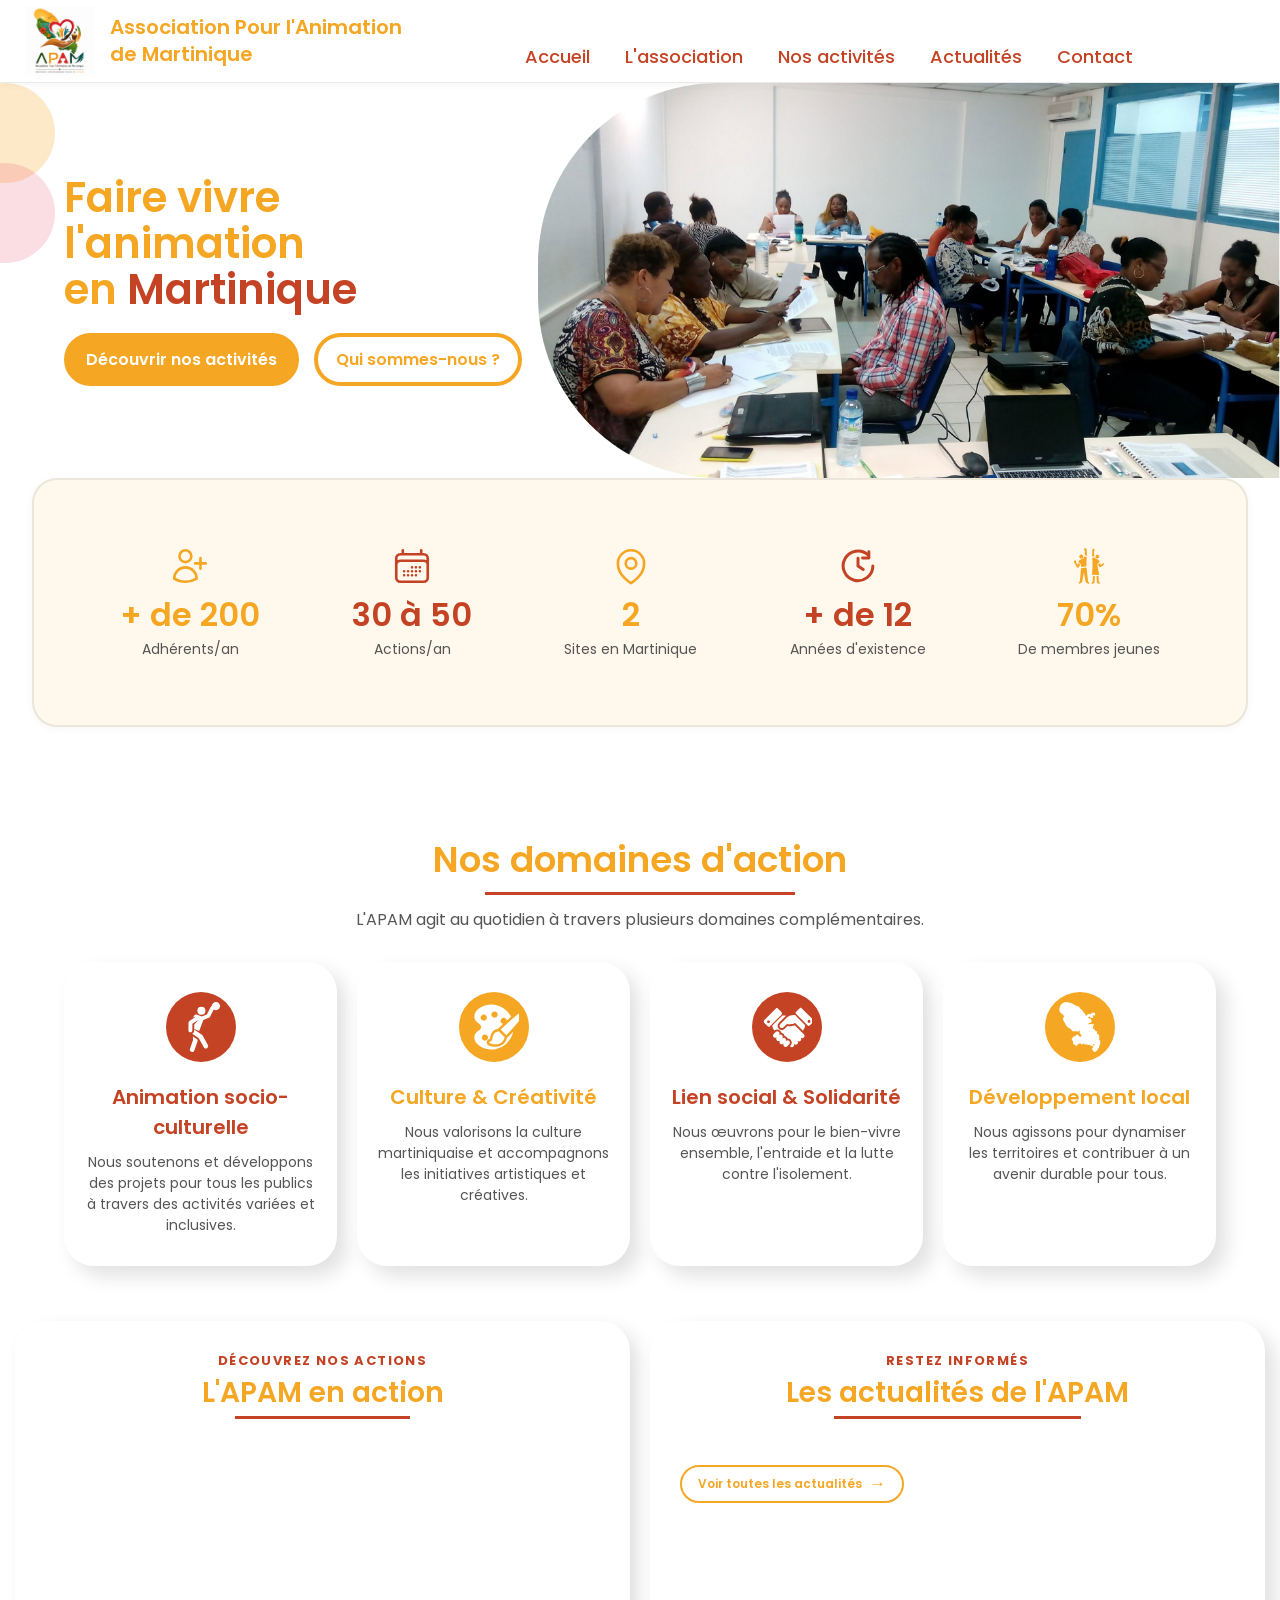
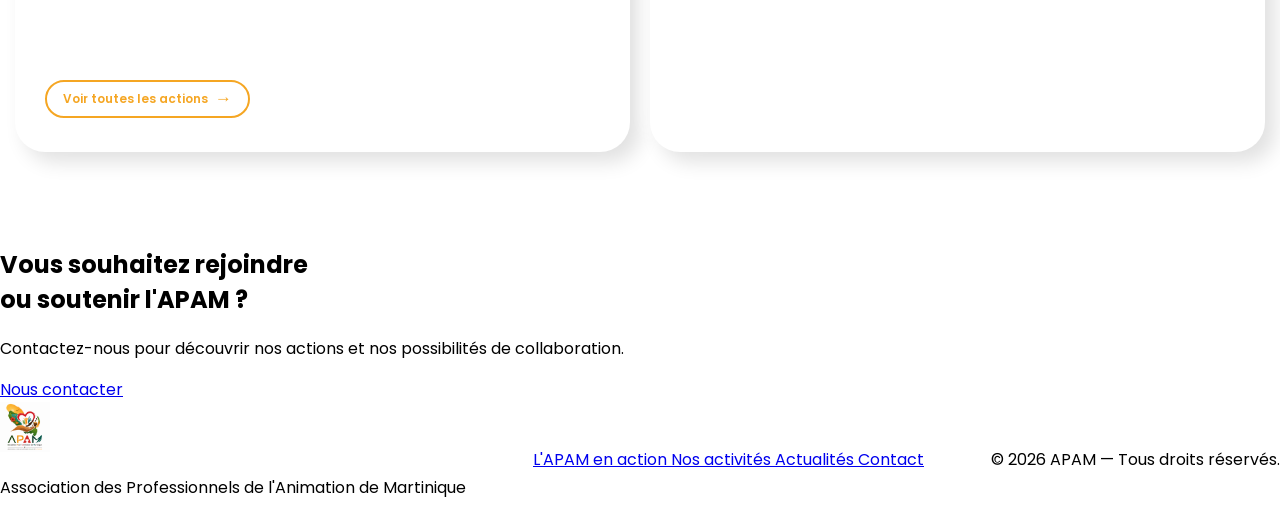
==== commit d3d52816: "correction de la taille des panneau action et actu" ====
--- a/index.html
+++ b/index.html
@@ -25,6 +25,7 @@
             rel="stylesheet"
         >
 
+        <!-- CSS principal -->
         <link
             rel="stylesheet"
             href="CSS/style.css"
@@ -44,6 +45,9 @@
 
             <div class="container">
 
+
+                <!-- LOGO -->
+
                 <a
                     href="index.html"
                     class="logo"
@@ -61,6 +65,8 @@
 
                 </a>
 
+
+                <!-- NAVIGATION -->
 
                 <nav class="main-navigation">
 
@@ -122,6 +128,7 @@
             >
 
                 <div class="container">
+
 
                     <div class="hero-content">
 
@@ -288,7 +295,7 @@
                     </div>
 
 
-                    <!-- 4 — Années -->
+                    <!-- 4 — Années d'existence -->
 
                     <div class="stat-red">
 
@@ -393,6 +400,7 @@
             >
 
                 <div class="container">
+
 
                     <div class="section-heading">
 
@@ -616,108 +624,105 @@
             ====================================================== -->
 
             <section
-    id="association"
-    class="home-highlights"
-                            >
-
-                <div class="container">
-
-                    <div class="highlights-grid">
+                id="association"
+                class="home-highlights"
+            >
+
+                <div class="highlights-grid">
+
+
+                    <!-- =================================================
+                         PANNEAU APAM EN ACTION
+                    ================================================== -->
+
+                    <article
+                        class="highlight-card highlight-panel-actions"
+                    >
+
+                        <div class="highlight-content">
+
+                            <p class="highlight-eyebrow">
+                                Découvrez nos actions
+                            </p>
+
+                            <h2>
+                                L'APAM en action
+                            </h2>
+
+                        </div>
 
 
                         <!-- =================================================
-                             APAM EN ACTION
+                             CARROUSEL
                         ================================================== -->
 
-                        <article
-                            class="highlight-card highlight-card-action"
-                        >
-
-                            <div class="highlight-content">
-
-                                <p class="highlight-eyebrow">
-                                    Découvrez nos actions
-                                </p>
-
-                                <h2>
-                                    L'APAM en action
-                                </h2>
-
-                                <p class="highlight-description">
-                                    Des actions concrètes, au plus près des publics.
-                                    Découvrez quelques-uns des projets et activités
-                                    qui font vivre l'association.
-                                </p>
-
-                                <a
-                                    href="actions/actions.html"
-                                    class="highlight-button"
-                                >
-                                    Voir les photos
-                                    <span aria-hidden="true">
-                                        →
-                                    </span>
-                                </a>
-
-                            </div>
-
-
-                            <div
-                                class="highlight-decoration highlight-decoration-action"
-                                aria-hidden="true"
-                            >
-                                🤝
-                            </div>
-
-                        </article>
+                        <div
+                            id="home-actions-preview"
+                            class="home-actions-preview"
+                        >
+                        </div>
+
+
+                        <a
+                            href="actions/actions.html"
+                            class="highlight-button"
+                        >
+                            Voir toutes les actions
+
+                            <span aria-hidden="true">
+                                →
+                            </span>
+
+                        </a>
+
+                    </article>
+
+
+                    <!-- =================================================
+                         PANNEAU ACTUALITÉS
+                    ================================================== -->
+
+                    <article
+                        class="highlight-card highlight-panel-news"
+                    >
+
+                        <div class="highlight-content">
+
+                            <p class="highlight-eyebrow">
+                                Restez informés
+                            </p>
+
+                            <h2>
+                                Les actualités de l'APAM
+                            </h2>
+
+                        </div>
 
 
                         <!-- =================================================
-                             ACTUALITÉS
+                             APERÇU DES ACTUALITÉS
                         ================================================== -->
 
-                        <article
-                            class="highlight-card highlight-card-news"
-                        >
-
-                            <div class="highlight-content">
-
-                                <p class="highlight-eyebrow">
-                                    Restez informés
-                                </p>
-
-                                <h2>
-                                    Les actualités de l'APAM
-                                </h2>
-
-                                <p class="highlight-description">
-                                    Retrouvez les dernières nouvelles,
-                                    actions et événements de l'association.
-                                </p>
-
-                                <a
-                                    href="actualites/actualites.html"
-                                    class="highlight-button"
-                                >
-                                    Voir les actualités
-                                    <span aria-hidden="true">
-                                        →
-                                    </span>
-                                </a>
-
-                            </div>
-
-
-                            <div
-                                class="highlight-decoration highlight-decoration-news"
-                                aria-hidden="true"
-                            >
-                                📰
-                            </div>
-
-                        </article>
-
-                    </div>
+                        <div
+                            id="home-news-preview"
+                            class="home-news-preview"
+                        >
+                        </div>
+
+
+                        <a
+                            href="actualites/actualites.html"
+                            class="highlight-button"
+                        >
+                            Voir toutes les actualités
+
+                            <span aria-hidden="true">
+                                →
+                            </span>
+
+                        </a>
+
+                    </article>
 
                 </div>
 
@@ -767,6 +772,7 @@
 
             <div class="container">
 
+
                 <div class="footer-brand">
 
                     <img
@@ -784,19 +790,19 @@
 
                 <div class="footer-links">
 
-                    <a href="/association/association.html">
-                        L'association
+                    <a href="#association">
+                        L'APAM en action
                     </a>
 
-                    <a href="/activites/activites.html">
+                    <a href="#activites">
                         Nos activités
                     </a>
 
-                    <a href="/actualites/actualites.html">
+                    <a href="actualites/actualites.html">
                         Actualités
                     </a>
 
-                    <a href="/contact.html">
+                    <a href="#contact">
                         Contact
                     </a>
 
--- a/CSS/style.css
+++ b/CSS/style.css
@@ -1,933 +1,581 @@
-/* ============================================================
-   APAM — STYLE PRINCIPAL
-============================================================ */
-
-
-/* ============================================================
-   GLOBAL
-============================================================ */
-
+/* #region GLOBAL */
+/* ===== GLOBAL ===== */
 body {
-
-    font-family:
-        'Poppins',
-        sans-serif;
-
-    margin:
-        0;
-}
-
-
-/* ============================================================
-   HEADER
-============================================================ */
-
+    font-family: 'Poppins', sans-serif;
+    margin: 0;
+}
+/* #endregion */
+
+
+/* #region HEADER */
 /* ========================================
    HEADER
    ======================================== */
 
 .site-header {
-
-    width:
-        100%;
-
-    position:
-        relative;
-
-    z-index:
-        1000;
-}
-
+    width: 100%;
+    position: relative;
+    z-index: 1000;
+}
 
 .site-header .container {
-
-    display:
-        flex;
-
-    align-items:
-        center;
-
-    justify-content:
-        space-between;
-
-    padding:
-        6px 25px;
-}
-
+    display: flex;
+    align-items: center;
+    justify-content:space-between;
+    padding: 6px 25px;
+}
 
 .site-header {
-
-    width:
-        100%;
-
-    border-bottom:
-        1px solid
-        rgba(
-            0,
-            0,
-            0,
-            0.08
-        );
-
-    box-shadow:
-        0 2px 8px
-        rgba(
-            0,
-            0,
-            0,
-            0.04
-        );
-}
-
+    width: 100%;
+    border-bottom: 1px solid rgba(0, 0, 0, 0.08);
+    box-shadow: 0 2px 8px rgba(0, 0, 0, 0.04);
+}
 
 /* LOGO */
 
 .logo img {
-
-    height:
-        70px;
-
-    width:
-        auto;
-}
-
+    height: 70px;
+    width: auto;
+} 
 
 .logo {
-
-    display:
-        flex;
-
-    align-items:
-        center;
-
-    gap:
-        15px;
-
-    text-decoration:
-        none;
-}
-
+    display: flex;
+    align-items: center;
+    gap: 15px;
+    text-decoration: none;
+}
 
 .site-title {
-
-    font-family:
-        'Poppins',
-        sans-serif;
-
-    color:
-        #F5A623;
-
-    font-size:
-        20px;
-
-    font-weight:
-        600;
-
-    line-height:
-        1.35;
-}
-
+    font-family: 'Poppins', sans-serif;
+    color: #F5A623;
+    font-size: 20px;
+    font-weight: 600;
+    line-height: 1.35;
+}
 
 /* ===== NAVIGATION ===== */
 
 .main-navigation {
-
-    flex:
-        1;
-
-    display:
-        flex;
-
-    justify-content:
-        center;
-
-    transform:
-        translateY(15px);
-}
-
+    flex: 1;
+    display: flex;
+    justify-content: center;
+    transform: translateY(15px);
+}
 
 .main-navigation ul {
-
-    display:
-        flex;
-
-    gap:
-        35px;
-
-    list-style:
-        none;
-
-    margin:
-        0;
-
-    padding:
-        0;
-}
-
+    display: flex;
+    gap: 35px;
+    list-style: none;
+    margin: 0;
+    padding: 0;
+}
 
 /* ==== boutons des sections */
-
 .main-navigation a {
-
-    font-family:
-        'Poppins',
-        sans-serif;
-
-    position:
-        relative;
-
-    color:
-        #c34324;
-
-    text-decoration:
-        none;
-
-    font-weight:
-        500;
-
-    font-size:
-        18px;
-}
-
+    font-family: 'Poppins', sans-serif;
+    position: relative;
+    color: #c34324;
+    text-decoration: none;
+    font-weight: 500;
+    font-size: 18px;
+}
 
 /* Ligne du dessus et du dessous */
-
 .main-navigation a::before,
 .main-navigation a::after {
-
-    content:
-        "";
-
-    position:
-        absolute;
-
-    left:
-        50%;
-
-    width:
-        0;
-
-    height:
-        1.5px;
-
-    background-color:
-        #E85D04;
-
-    transform:
-        translateX(-50%);
-
-    transition:
-        width 350ms ease;
-}
-
+    content: "";
+    position: absolute;
+    left: 50%;
+    width: 0;
+    height: 1.5px;
+    background-color: #E85D04;
+    transform: translateX(-50%);
+    transition: width 350ms ease;
+}
 
 /* Position des lignes */
-
 .main-navigation a::before {
-
-    top:
-        -4px;
-}
-
+    top: -4px;
+}
 
 .main-navigation a::after {
-
-    bottom:
-        -4px;
-}
-
+    bottom: -4px;
+}
 
 /* Animation au survol */
-
 .main-navigation a:hover::before,
 .main-navigation a:hover::after {
-
-    width:
-        100%;
-}
-
-
-/* ============================================================
-   HERO
-============================================================ */
-
+    width: 100%;
+}
+/* #endregion */
+
+
+/* #region HERO */
 /* ========================================
    HERO
    ======================================== */
 
 .hero {
-
-    position:
-        relative;
-
-    overflow:
-        hidden;
-}
-
+    position: relative;
+    overflow: hidden;
+}
 
 .hero .container {
-
-    display:
-        flex;
-
-    align-items:
-        stretch;
-
-    width:
-        100%;
-
-    min-height:
-        395px;
-
-    gap:
-        0;
-}
-
+    display: flex;
+    align-items: stretch;
+    width: 100%;
+    min-height: 395px;
+    gap: 0;
+}
 
 .hero {
-
-    position:
-        relative;
-
-    overflow:
-        hidden;
-}
-
+    position: relative;
+    overflow: hidden;
+}
 
 .hero .container {
-
-    display:
-        flex;
-
-    align-items:
-        stretch;
-
-    width:
-        100%;
-
-    min-height:
-        395px;
-
-    gap:
-        0;
-}
-
+    display: flex;
+    align-items: stretch;
+    width: 100%;
+    min-height: 395px;
+    gap: 0;
+}
 
 .hero-content {
-
-    flex:
-        0 0 42%;
-
-    box-sizing:
-        border-box;
-
-    padding-left:
-        5%;
-
-    display:
-        flex;
-
-    flex-direction:
-        column;
-
-    justify-content:
-        center;
-
-    position:
-        relative;
-
-    z-index:
-        2;
-}
-
-
-/* Boutons */
-
+    flex: 0 0 42%;
+    box-sizing: border-box;
+    padding-left: 5%;
+    display: flex;
+    flex-direction: column;
+    justify-content: center;
+    position: relative;
+    z-index: 2;
+}
+
+/*Boutons*/
+/*forme*/
 .hero-buttons {
-
-    display:
-        flex;
-
-    flex-direction:
-        row;
-
-    align-items:
-        center;
-
-    gap:
-        15px;
-
-    flex-wrap:
-        nowrap;
-}
-
+    display: flex;
+    flex-direction: row;
+    align-items: center;
+    gap: 15px;
+    flex-wrap: nowrap;
+}
 
 .hero .button {
-
-    display:
-        inline-block;
-
-    padding:
-        10px 18px;
-
-    border-radius:
-        999px;
-
-    font-family:
-        'Poppins',
-        sans-serif;
-
-    font-size:
-        16px;
-
-    font-weight:
-        600;
-
-    text-decoration:
-        none;
-
-    transition:
-        all 0.5s ease;
-}
-
-
-/* Animation premier bouton */
-
+    display: inline-block;
+    padding: 10px 18px;
+    border-radius: 999px;
+    font-family: 'Poppins', sans-serif;
+    font-size: 16px;
+    font-weight: 600;
+    text-decoration: none;
+    transition: all 0.5s ease;
+}
+
+/*Animtion premier bouton*/
 .hero .button-primary {
-
-    background-color:
-        #F5A623;
-
-    border:
-        4px solid
-        #F5A623;
-
-    color:
-        white;
-
-    transition:
-        all 0.5s ease;
-}
-
+    background-color: #F5A623;
+    border: 4px solid #F5A623;
+    color: white;
+    transition: all 0.5s ease;
+}
 
 .hero .button-primary:hover {
-
-    box-shadow:
-        inset 0 0 0 2em
-        white;
-
-    color:
-        #F5A623;
-}
-
-
-/* Animation second bouton */
-
+    box-shadow: inset 0 0 0 2em white;
+    color: #F5A623;
+}
+
+/*Animation second bouton*/
 .hero .button-secondary {
-
-    background-color:
-        white;
-
-    border:
-        4px solid
-        #F5A623;
-
-    color:
-        #F5A623;
-
-    transition:
-        all 0.5s ease;
-}
-
-
+    background-color: white;
+    border: 4px solid #F5A623;
+    color: #F5A623;
+    transition: all 0.5s ease;
+}
+
+/*Animation second bouton*/
 .hero .button-secondary:hover {
-
-    box-shadow:
-        inset 0 0 0 2em
-        #F5A623;
-
-    color:
-        white;
-}
-
-
-/* Titre */
-
+    box-shadow: inset 0 0 0 2em #F5A623;
+    color: white;
+}
+
+/*Titre*/
 .hero h1 {
-
-    font-family:
-        'Poppins',
-        sans-serif;
-
-    font-size:
-        42px;
-
-    line-height:
-        1.1;
-
-    font-weight:
-        600;
-
-    color:
-        #F5A623;
-
-    margin:
-        0 0 20px;
-}
-
+    font-family: 'Poppins', sans-serif;
+    font-size: 42px;
+    line-height: 1.1;
+    font-weight: 600;
+    color: #F5A623 ;
+    margin: 0 0 20px;
+}
 
 .hero h1 span {
-
-    font-family:
-        'Poppins',
-        sans-serif;
-
-    color:
-        #c34324;
-}
-
-
-/* image du hero */
-
+    font-family: 'Poppins', sans-serif;
+    color: #c34324;
+}
+
+/*image du hero*/
 .hero-image {
-
-    flex:
-        0 0 58%;
-
-    height:
-        395px;
-
-    position:
-        relative;
-
-    z-index:
-        1;
-}
-
+    flex: 0 0 58%;
+    height: 395px;
+    position: relative;
+    z-index: 1;
+}
 
 .hero-image img {
-
-    width:
-        100%;
-
-    height:
-        100%;
-
-    object-fit:
-        cover;
-
-    display:
-        block;
-
-    border-radius:
-        180px 0 0 180px;
-}
-
-
+    width: 100%;
+    height: 100%;
+    object-fit: cover;
+    display: block;
+    border-radius: 180px 0 0 180px;
+}
+
+/*déco du hero*/
 /* Décoration du Hero */
 
 .hero::before,
 .hero::after {
-
-    content:
-        "";
-
-    position:
-        absolute;
-
-    left:
-        -45px;
-
-    width:
-        100px;
-
-    height:
-        100px;
-
-    border-radius:
-        50%;
-
-    z-index:
-        0;
-}
-
+    content: "";
+    position: absolute;
+    left: -45px;
+    width: 100px;
+    height: 100px;
+    border-radius: 50%;
+    z-index: 0;
+}
 
 /* Forme orange */
 
 .hero::before {
-
-    top:
-        0;
-
-    background-color:
-        rgba(
-            245,
-            166,
-            35,
-            0.25
-        );
-}
-
+    top: 0;
+    background-color: rgba(245, 166, 35, 0.25);
+}
 
 /* Forme rose */
 
 .hero::after {
-
-    top:
-        80px;
-
-    background-color:
-        rgba(
-            236,
-            87,
-            123,
-            0.20
-        );
-}
-
-
-/* ============================================================
-   SECTION CHIFFRES CLÉS
-============================================================ */
-
+    top: 80px;
+    background-color: rgba(236, 87, 123, 0.20);
+}
+/* #endregion */
+
+
+/* #region SECTION CHIFFRES CLÉS */
 /* structure */
-
 .stats .container {
-
-    width:
-        95%;
-
-    /* max-width: 1100px; */
-
-    box-sizing:
-        border-box;
-
-    margin:
-        0 auto;
-
-    display:
-        flex;
-
-    justify-content:
-        space-around;
-
-    align-items:
-        center;
-
-    background-color:
-        #FFF8EC;
-
-    border-radius:
-        25px;
-
-    padding:
-        30px 40px;
-
-    border:
-        2px solid
-        rgba(
-            0,
-            0,
-            0,
-            0.08
-        );
-
-    box-shadow:
-        0 2px 8px
-        rgba(
-            0,
-            0,
-            0,
-            0.04
-        );
-}
-
+    width: 95%;
+    /* max-width: 1100px;*/
+    box-sizing: border-box;
+    margin: 0 auto;
+
+    display: flex;
+    justify-content: space-around;
+    align-items: center;
+    
+    background-color: #FFF8EC;
+    border-radius: 25px;
+    padding: 30px 40px;
+
+    border: 2px solid rgba(0, 0, 0, 0.08);
+    box-shadow: 0 2px 8px rgba(0, 0, 0, 0.04);
+}
 
 .stat {
-
-    padding:
-        35px 0;
-
-    display:
-        flex;
-
-    flex-direction:
-        column;
-
-    align-items:
-        center;
-
-    text-align:
-        center;
-}
-
+    padding: 35px 0;
+    display: flex;
+    flex-direction: column;
+    align-items: center;
+    text-align: center;
+}
 
 .stat strong {
-
-    font-family:
-        'Poppins',
-        sans-serif;
-
-    font-size:
-        32px;
-
-    font-weight:
-        600;
-
-    color:
-        #F5A623;
-
-    line-height:
-        1;
-
-    margin-bottom:
-        8px;
-}
-
+    font-family: 'Poppins', sans-serif;
+    font-size: 32px;
+    font-weight: 600;
+    color: #F5A623;
+    line-height: 1;
+    margin-bottom: 8px;
+}
 
 .stat span {
-
-    font-family:
-        'Poppins',
-        sans-serif;
-
-    font-size:
-        14px;
-
-    font-weight:
-        400;
-
-    color:
-        #555;
-}
-
+    font-family: 'Poppins', sans-serif;
+    font-size: 14px;
+    font-weight: 400;
+    color: #555;
+}
 
 .stat-icon {
-
-    width:
-        42px;
-
-    height:
-        42px;
-
-    color:
-        #F5A623;
-
-    margin-bottom:
-        12px;
-}
-
+    width: 42px;
+    height: 42px;
+    color: #F5A623;
+    margin-bottom: 12px;
+}
 
 .stat-red {
-
-    padding:
-        35px 0;
-
-    display:
-        flex;
-
-    flex-direction:
-        column;
-
-    align-items:
-        center;
-
-    text-align:
-        center;
-}
-
+    padding: 35px 0;
+    display: flex;
+    flex-direction: column;
+    align-items: center;
+    text-align: center;
+}
 
 .stat-red strong {
-
-    font-family:
-        'Poppins',
-        sans-serif;
-
-    font-size:
-        32px;
-
-    font-weight:
-        600;
-
-    color:
-        #C34324;
-
-    line-height:
-        1;
-
-    margin-bottom:
-        8px;
-}
-
+    font-family: 'Poppins', sans-serif;
+    font-size: 32px;
+    font-weight: 600;
+    color: #C34324;
+    line-height: 1;
+    margin-bottom: 8px;
+}
 
 .stat-red span {
-
-    font-family:
-        'Poppins',
-        sans-serif;
-
-    font-size:
-        14px;
-
-    font-weight:
-        400;
-
-    color:
-        #555;
-}
-
+    font-family: 'Poppins', sans-serif;
+    font-size: 14px;
+    font-weight: 400;
+    color: #555;
+}
 
 .stat-red-icon {
-
-    width:
-        42px;
-
-    height:
-        42px;
-
-    color:
-        #C34324;
-
-    margin-bottom:
-        12px;
-}
-
-
-/* ============================================================
-   DOMAINES D'ACTION
-============================================================ */
-
+    width: 42px;
+    height: 42px;
+    color: #C34324;
+    margin-bottom: 12px;
+}
+/* #endregion */
+
+
+/* #region DOMAINES D'ACTION */
 /* ========================================
    DOMAINES D'ACTION
    ======================================== */
 
 .domains {
-
-    padding-top:
-        60px;
-}
-
+    padding-top: 60px;
+}
 
 .domains .container {
-
+    width: 100%;
+    margin: 0 auto;
+    box-sizing: border-box;
+}
+
+.section-heading {
+    text-align: center;
+    margin-top: 45px;
+    margin-bottom: 30px;
+}
+
+.section-heading h2 {
+    display: inline-block;
+    font-family: 'Poppins', sans-serif;
+    font-size: 36px;
+    font-weight: 600;
+    color: #F5A623;
+    margin: 0;
+    position: relative;
+}
+
+/* Ligne sous le titre */
+
+.section-heading h2::after {
+    content: "";
+    display: block;
+    width: 75%;
+    height: 3px;
+    background-color: #C34324;
+    margin: 5px auto 0;
+}
+
+.section-heading p {
+    font-family: 'Poppins', sans-serif;
+    font-size: 16px;
+    font-weight: 400;
+    color: #555;
+    margin: 12px auto 0;
+    max-width: 650px;
+}
+
+/*carte jaunes*/
+.domain-card {
+    min-height: 280px;
+    box-sizing: border-box;
+
+    background-color: #FFFFFF;
+    border-radius: 30px;
+
+    padding: 30px 20px;
+
+    text-align: center;
+
+    box-shadow:
+        10px 10px 20px rgba(0, 0, 0, 0.12),
+        -5px -5px 15px rgba(255, 255, 255, 0.8);
+}
+
+.domain-grid {
+    width: 90%;
+    margin: 0 auto;
+
+    display: grid;
+    grid-template-columns: repeat(4, 1fr);
+    gap: 20px;
+}
+
+.domain-card h3 {
+    font-family: 'Poppins', sans-serif;
+    font-size: 20px;
+    font-weight: 600;
+    color: #F5A623;
+
+    margin: 20px 0 10px;
+}
+
+.domain-card p {
+    font-family: 'Poppins', sans-serif;
+    font-size: 14px;
+    font-weight: 400;
+    color: #555;
+
+    margin: 0;
+}
+
+.domain-icon {
+    width: 70px;
+    height: 70px;
+
+    margin: 0 auto;
+
+    border-radius: 50%;
+
+    background-color: #F5A623;
+
+    display: flex;
+    align-items: center;
+    justify-content: center;
+}
+
+.domain-icon svg {
+    width: 50px;
+    height: 50px;
+    color: white;
+}
+
+/*cartes rouges */
+.domain-card-red {
+    min-height: 280px;
+    box-sizing: border-box;
+
+    background-color: #FFFFFF;
+    border-radius: 30px;
+
+    padding: 30px 20px;
+
+    text-align: center;
+
+    box-shadow:
+        10px 10px 20px rgba(0, 0, 0, 0.12),
+        -5px -5px 15px rgba(255, 255, 255, 0.8);
+}
+
+
+.domain-card-red h3 {
+    font-family: 'Poppins', sans-serif;
+    font-size: 20px;
+    font-weight: 600;
+    color: #C34324;
+
+    margin: 20px 0 10px;
+}
+
+.domain-card-red p {
+    font-family: 'Poppins', sans-serif;
+    font-size: 14px;
+    font-weight: 400;
+    color: #555;
+
+    margin: 0;
+}
+
+.domain-icon-red {
+    width: 70px;
+    height: 70px;
+
+    margin: 0 auto;
+
+    border-radius: 50%;
+
+    background-color: #C34324;
+
+    display: flex;
+    align-items: center;
+    justify-content: center;
+}
+
+.domain-icon-red svg {
+    width: 50px;
+    height: 50px;
+    color: white;
+}
+/* #endregion */
+
+
+/* ============================================================
+   APAM EN ACTION + ACTUALITÉS
+============================================================ */
+
+.home-highlights {
+    width: 100%;
+    padding: 55px 0 75px;
+}
+
+.highlights-grid {
+   
     width:
-        100%;
+        calc(100% - 30px);
+
+    max-width:
+        none;
 
     margin:
         0 auto;
 
-    box-sizing:
-        border-box;
-}
-
-
-.section-heading {
-
-    text-align:
-        center;
-
-    margin-top:
-        45px;
-
-    margin-bottom:
-        30px;
-}
-
-
-.section-heading h2 {
-
     display:
-        inline-block;
-
-    font-family:
-        'Poppins',
-        sans-serif;
-
-    font-size:
-        36px;
-
-    font-weight:
-        600;
-
-    color:
-        #F5A623;
-
-    margin:
-        0;
-
-    position:
-        relative;
-}
-
-
-/* Ligne sous le titre */
-
-.section-heading h2::after {
-
-    content:
-        "";
-
-    display:
-        block;
-
-    width:
-        75%;
-
-    height:
-        3px;
-
-    background-color:
-        #C34324;
-
-    margin:
-        5px auto 0;
-}
-
-
-.section-heading p {
-
-    font-family:
-        'Poppins',
-        sans-serif;
-
-    font-size:
-        16px;
-
-    font-weight:
-        400;
-
-    color:
-        #555;
-
-    margin:
-        12px auto 0;
-
-    max-width:
-        650px;
-}
-
-
-/* cartes jaunes */
-
-.domain-card {
-
-    min-height:
-        280px;
-
-    box-sizing:
-        border-box;
-
-    background-color:
-        #FFFFFF;
-
-    border-radius:
-        30px;
-
-    padding:
-        30px 20px;
-
-    text-align:
-        center;
+        grid;
+
+    grid-template-columns:
+        repeat(
+            2,
+            minmax(
+                0,
+                1fr
+            )
+        );
+
+    gap:
+        20px;
+}
+
+
+/* ============================================================
+   PANNEAUX
+============================================================ */
+
+.highlight-card {
+
+    position: relative;
+
+    min-height: 360px;
+
+    box-sizing: border-box;
+
+    padding: 30px 30px 34px;
+
+    background: #FFFFFF;
+
+    border-radius: 30px;
+
+    overflow: hidden;
 
     box-shadow:
         10px 10px 20px
@@ -945,259 +593,313 @@
             255,
             0.8
         );
-}
-
-
-.domain-grid {
-
-    width:
-        90%;
-
-    margin:
-        0 auto;
-
-    display:
-        grid;
-
-    grid-template-columns:
-        repeat(
-            4,
-            1fr
-        );
-
-    gap:
-        20px;
-}
-
-
-.domain-card h3 {
-
-    font-family:
-        'Poppins',
-        sans-serif;
-
-    font-size:
-        20px;
-
-    font-weight:
-        600;
-
-    color:
-        #F5A623;
-
-    margin:
-        20px 0 10px;
-}
-
-
-.domain-card p {
-
-    font-family:
-        'Poppins',
-        sans-serif;
-
-    font-size:
-        14px;
-
-    font-weight:
-        400;
-
-    color:
-        #555;
-
-    margin:
-        0;
-}
-
-
-.domain-icon {
-
-    width:
-        70px;
-
-    height:
-        70px;
-
-    margin:
-        0 auto;
-
-    border-radius:
-        50%;
-
-    background-color:
-        #F5A623;
-
-    display:
-        flex;
-
-    align-items:
-        center;
-
-    justify-content:
-        center;
-}
-
-
-.domain-icon svg {
-
-    width:
-        50px;
-
-    height:
-        50px;
-
-    color:
-        white;
-}
-
-
-/* cartes rouges */
-
-.domain-card-red {
-
-    min-height:
-        280px;
-
-    box-sizing:
-        border-box;
-
-    background-color:
-        #FFFFFF;
-
-    border-radius:
-        30px;
-
-    padding:
-        30px 20px;
-
-    text-align:
-        center;
+
+    transition:
+        transform
+        0.3s ease,
+
+        box-shadow
+        0.3s ease;
+}
+
+
+.highlight-card:hover {
+
+    transform:
+        translateY(-5px);
 
     box-shadow:
-        10px 10px 20px
+        12px 18px 30px
         rgba(
             0,
             0,
             0,
-            0.12
-        ),
-
-        -5px -5px 15px
+            0.15
+        );
+}
+
+
+/* ============================================================
+   EN-TÊTE DU PANNEAU
+============================================================ */
+
+.highlight-content {
+
+    position: relative;
+
+    z-index: 2;
+
+    width: 100%;
+
+    max-width: none;
+
+    text-align: center;
+}
+
+
+.highlight-eyebrow {
+
+    margin: 0 0 5px;
+
+    font-family:
+        'Poppins',
+        sans-serif;
+
+    font-size: 13px;
+
+    font-weight: 700;
+
+    letter-spacing: 1.4px;
+
+    text-transform: uppercase;
+
+    color: #C34324;
+}
+
+
+.highlight-card h2 {
+
+    display: inline-block;
+
+    position: relative;
+
+    margin: 0;
+
+    font-family:
+        'Poppins',
+        sans-serif;
+
+    font-size: 28px;
+
+    font-weight: 600;
+
+    line-height: 1.2;
+
+    color: #F5A623;
+}
+
+
+.highlight-card h2::after {
+
+    content: "";
+
+    display: block;
+
+    width: 72%;
+
+    height: 3px;
+
+    margin: 6px auto 0;
+
+    background: #C34324;
+}
+
+
+/* ============================================================
+   ZONE DE PRÉVISUALISATION
+============================================================ */
+
+.home-actions-preview,
+.home-news-preview {
+
+    position: relative;
+
+    width: 100%;
+
+    margin-top: 24px;
+}
+
+
+/* ============================================================
+   CARROUSEL ACTIONS
+============================================================ */
+
+.home-actions-preview {
+
+    min-height: 215px;
+
+    display: flex;
+
+    align-items: center;
+
+    justify-content: center;
+}
+
+
+.home-actions-preview img,
+.home-actions-preview video {
+
+    display: block;
+
+    width: 100%;
+
+    height: 215px;
+
+    object-fit: cover;
+
+    border-radius: 20px;
+}
+
+
+/* ============================================================
+   FLÈCHES DU CARROUSEL
+============================================================ */
+
+.home-actions-prev,
+.home-actions-next {
+
+    position: absolute;
+
+    top: 50%;
+
+    transform: translateY(-50%);
+
+    z-index: 5;
+
+    width: 42px;
+
+    height: 42px;
+
+    display: flex;
+
+    align-items: center;
+
+    justify-content: center;
+
+    border: none;
+
+    border-radius: 50%;
+
+    background:
         rgba(
             255,
             255,
             255,
-            0.8
+            0.94
         );
-}
-
-
-.domain-card-red h3 {
-
-    font-family:
-        'Poppins',
-        sans-serif;
-
-    font-size:
-        20px;
-
-    font-weight:
-        600;
 
     color:
         #C34324;
 
-    margin:
-        20px 0 10px;
-}
-
-
-.domain-card-red p {
-
-    font-family:
-        'Poppins',
-        sans-serif;
-
-    font-size:
-        14px;
-
-    font-weight:
-        400;
-
-    color:
-        #555;
-
-    margin:
+    font-size: 23px;
+
+    cursor: pointer;
+
+    box-shadow:
+        0 5px 15px
+        rgba(
+            0,
+            0,
+            0,
+            0.16
+        );
+
+    transition:
+        transform
+        0.25s ease,
+
+        background
+        0.25s ease;
+}
+
+
+.home-actions-prev {
+    left: 12px;
+}
+
+
+.home-actions-next {
+    right: 12px;
+}
+
+
+.home-actions-prev:hover,
+.home-actions-next:hover {
+
+    transform:
+        translateY(-50%)
+        scale(1.08);
+
+    background:
+        #FFFFFF;
+}
+
+
+/* ============================================================
+   INDICATEURS CARROUSEL
+============================================================ */
+
+.home-actions-dots {
+
+    display:
+        flex;
+
+    justify-content:
+        center;
+
+    align-items:
+        center;
+
+    gap:
+        7px;
+
+    margin-top:
+        12px;
+}
+
+
+.home-actions-dot {
+
+    width:
+        7px;
+
+    height:
+        7px;
+
+    padding:
         0;
-}
-
-
-.domain-icon-red {
-
-    width:
-        70px;
-
-    height:
-        70px;
-
-    margin:
-        0 auto;
+
+    border:
+        none;
 
     border-radius:
         50%;
 
-    background-color:
+    background:
+        rgba(
+            195,
+            67,
+            36,
+            0.28
+        );
+
+    cursor:
+        pointer;
+
+    transition:
+        transform
+        0.25s ease,
+
+        background
+        0.25s ease;
+}
+
+
+.home-actions-dot.active {
+
+    background:
         #C34324;
 
-    display:
-        flex;
-
-    align-items:
-        center;
-
-    justify-content:
-        center;
-}
-
-
-.domain-icon-red svg {
-
-    width:
-        50px;
-
-    height:
-        50px;
-
-    color:
-        white;
+    transform:
+        scale(1.35);
 }
 
 
 /* ============================================================
-   APAM EN ACTION + ACTUALITÉS
+   LISTE DES ACTUALITÉS
 ============================================================ */
 
-.home-highlights {
-
-    width:
-        100%;
-
-    padding:
-        60px 0
-        80px;
-}
-
-
-.highlights-grid {
-
-    width:
-        95%;
-
-    max-width:
-        1200px;
-
-    margin:
-        0 auto;
+.home-news-preview {
 
     display:
         grid;
@@ -1211,171 +913,177 @@
             )
         );
 
+    column-gap:
+        22px;
+
+    row-gap:
+        16px;
+}
+
+
+/* ============================================================
+   PETITE CARTE ACTUALITÉ
+============================================================ */
+
+.home-news-item {
+
+    display:
+        grid;
+
+    grid-template-columns:
+        92px minmax(
+            0,
+            1fr
+        );
+
     gap:
-        30px;
-}
-
-
-/* ============================================================
-   CARTE
-============================================================ */
-
-.highlight-card {
-
-    position:
-        relative;
-
-    min-height:
-        320px;
+        12px;
+
+    align-items:
+        start;
+
+    min-width:
+        0;
+
+    text-decoration:
+        none;
+
+    color:
+        inherit;
+}
+
+
+.home-news-item-image {
+
+    width:
+        92px;
+
+    height:
+        82px;
 
     overflow:
         hidden;
 
-    box-sizing:
-        border-box;
-
-    padding:
-        42px 38px;
+    border-radius:
+        16px;
 
     background:
-        #FFFFFF;
-
-    border-radius:
-        30px;
-
-    box-shadow:
-        10px 10px 20px
-        rgba(
-            0,
-            0,
-            0,
-            0.12
-        ),
-
-        -5px -5px 15px
-        rgba(
-            255,
-            255,
-            255,
-            0.8
-        );
+        #F5F5F5;
+}
+
+
+.home-news-item-image img {
+
+    width:
+        100%;
+
+    height:
+        100%;
+
+    display:
+        block;
+
+    object-fit:
+        cover;
 
     transition:
         transform
-        0.35s ease,
-
-        box-shadow
         0.35s ease;
 }
 
 
-.highlight-card:hover {
+.home-news-item:hover
+.home-news-item-image img {
 
     transform:
-        translateY(-8px);
-
-    box-shadow:
-        12px 20px 35px
-        rgba(
-            0,
-            0,
-            0,
-            0.16
-        );
-}
-
-
-/* ============================================================
-   CONTENU
-============================================================ */
-
-.highlight-content {
-
-    position:
-        relative;
-
-    z-index:
-        2;
-
-    max-width:
-        520px;
-}
-
-
-.highlight-eyebrow {
+        scale(1.06);
+}
+
+
+.home-news-item-content {
+
+    min-width:
+        0;
+}
+
+
+.home-news-item-date {
 
     margin:
-        0 0 10px;
+        0 0 4px;
 
     font-family:
         'Poppins',
         sans-serif;
 
     font-size:
-        13px;
+        11px;
 
     font-weight:
-        700;
-
-    letter-spacing:
-        1.5px;
-
-    text-transform:
-        uppercase;
+        600;
 
     color:
         #C34324;
 }
 
 
-.highlight-card h2 {
+.home-news-item-title {
 
     margin:
-        0 0 18px;
+        0 0 5px;
 
     font-family:
         'Poppins',
         sans-serif;
 
     font-size:
-        30px;
+        14px;
 
     font-weight:
         600;
 
     line-height:
-        1.15;
+        1.35;
 
     color:
-        #F5A623;
-}
-
-
-.highlight-description {
+        #C34324;
+}
+
+
+.home-news-item-excerpt {
 
     margin:
-        0 0 28px;
-
-    max-width:
-        500px;
+        0;
 
     font-family:
         'Poppins',
         sans-serif;
 
     font-size:
-        15px;
+        12px;
 
     line-height:
-        1.7;
+        1.45;
 
     color:
         #555;
+
+    display:
+        -webkit-box;
+
+    -webkit-line-clamp:
+        3;
+
+    -webkit-box-orient:
+        vertical;
+
+    overflow:
+        hidden;
 }
 
 
 /* ============================================================
-   BOUTON
+   LIENS EN BAS DES PANNEAUX
 ============================================================ */
 
 .highlight-button {
@@ -1386,11 +1094,17 @@
     align-items:
         center;
 
+    justify-content:
+        center;
+
     gap:
-        10px;
+        7px;
+
+    margin-top:
+        22px;
 
     padding:
-        10px 18px;
+        8px 16px;
 
     border:
         2px solid
@@ -1410,7 +1124,7 @@
         sans-serif;
 
     font-size:
-        13px;
+        12px;
 
     font-weight:
         600;
@@ -1449,97 +1163,25 @@
         #FFFFFF;
 
     gap:
-        15px;
+        12px;
 }
 
 
 /* ============================================================
-   DÉCORATION
+   ON SUPPRIME L'ANCIENNE DÉCORATION
 ============================================================ */
 
 .highlight-decoration {
-
-    position:
-        absolute;
-
-    right:
-        -30px;
-
-    bottom:
-        -40px;
-
-    width:
-        190px;
-
-    height:
-        190px;
-
-    display:
-        flex;
-
-    align-items:
-        center;
-
-    justify-content:
-        center;
-
-    border-radius:
-        50%;
-
-    font-size:
-        85px;
-
-    opacity:
-        0.09;
-
-    transform:
-        rotate(-10deg);
-
-    transition:
-        transform
-        0.4s ease,
-
-        opacity
-        0.4s ease;
-}
-
-
-.highlight-card:hover
-.highlight-decoration {
-
-    transform:
-        rotate(0deg)
-        scale(1.08);
-
-    opacity:
-        0.14;
+    display: none;
 }
 
 
 /* ============================================================
-   COULEURS DES DEUX CARTES
+   RESPONSIVE
 ============================================================ */
 
-.highlight-decoration-action {
-
-    background:
-        #F5A623;
-}
-
-
-.highlight-decoration-news {
-
-    background:
-        #C34324;
-}
-
-
-/* ============================================================
-   RESPONSIVE — PANNEAUX
-============================================================ */
-
 @media (
-    max-width: 800px
+    max-width: 950px
 ) {
 
     .highlights-grid {
@@ -1547,39 +1189,22 @@
         grid-template-columns:
             1fr;
 
-        gap:
-            22px;
+        width:
+            88%;
     }
 
 
     .highlight-card {
 
         min-height:
-            290px;
-
-        padding:
-            35px 28px;
+            340px;
     }
 
-
-    .highlight-card h2 {
-
-        font-size:
-            27px;
-    }
-
-
-    .highlight-description {
-
-        font-size:
-            14px;
-    }
-
 }
 
 
 @media (
-    max-width: 480px
+    max-width: 650px
 ) {
 
     .home-highlights {
@@ -1590,779 +1215,455 @@
     }
 
 
+    .highlights-grid {
+
+        width:
+            92%;
+
+        gap:
+            20px;
+    }
+
+
     .highlight-card {
 
+        padding:
+            25px 20px 28px;
+
+        border-radius:
+            24px;
+    }
+
+
+    .highlight-card h2 {
+
+        font-size:
+            25px;
+    }
+
+
+    .home-actions-preview {
+
         min-height:
-            275px;
-
-        padding:
-            30px 24px;
+            185px;
     }
 
 
-    .highlight-decoration {
-
-        right:
-            -50px;
-
-        bottom:
-            -50px;
+    .home-actions-preview img,
+    .home-actions-preview video {
+
+        height:
+            185px;
+
+        border-radius:
+            17px;
+    }
+
+
+    .home-news-preview {
+
+        grid-template-columns:
+            1fr;
+
+        row-gap:
+            14px;
+    }
+
+
+    .home-news-item {
+
+        grid-template-columns:
+            82px minmax(
+                0,
+                1fr
+            );
+    }
+
+
+    .home-news-item-image {
 
         width:
-            170px;
+            82px;
 
         height:
-            170px;
-
-        font-size:
-            72px;
+            76px;
     }
 
 }
 
 
-/* ============================================================
-   ACTIONS PAGE
-============================================================ */
+/* #region ACTIONS PAGE */
 
 .actions-page {
-
-    width:
-        100%;
-
-    padding:
-        50px 0 70px;
-}
-
+    width: 100%;
+    padding: 50px 0 70px;
+}
 
 .actions-gallery-panel {
-
-    width:
-        90%;
-
-    margin:
-        0 auto;
-
-    box-sizing:
-        border-box;
-
-    background-color:
-        #FFFFFF;
-
-    border-radius:
-        30px;
-
-    padding:
-        45px 40px 50px;
+    width: 90%;
+    margin: 0 auto;
+
+    box-sizing: border-box;
+
+    background-color: #FFFFFF;
+
+    border-radius: 30px;
+
+    padding: 45px 40px 50px;
 
     box-shadow:
-        10px 10px 20px
-        rgba(
-            0,
-            0,
-            0,
-            0.12
-        ),
-
-        -5px -5px 15px
-        rgba(
-            255,
-            255,
-            255,
-            0.8
-        );
-}
-
+        10px 10px 20px rgba(0, 0, 0, 0.12),
+        -5px -5px 15px rgba(255, 255, 255, 0.8);
+}
 
 .actions-gallery-panel .section-heading {
-
-    text-align:
-        center;
-
-    margin-bottom:
-        35px;
-}
-
+    text-align: center;
+    margin-bottom: 35px;
+}
 
 .actions-gallery-panel .section-heading h1 {
-
-    font-family:
-        'Poppins',
-        sans-serif;
-
-    font-size:
-        34px;
-
-    font-weight:
-        600;
-
-    color:
-        #F5A623;
-
-    margin:
-        0 0 10px;
-}
-
+    font-family: 'Poppins', sans-serif;
+    font-size: 34px;
+    font-weight: 600;
+    color: #F5A623;
+
+    margin: 0 0 10px;
+}
 
 .actions-gallery-panel .section-heading p {
-
-    font-family:
-        'Poppins',
-        sans-serif;
-
-    font-size:
-        15px;
-
-    color:
-        #555;
-
-    margin:
-        0 auto;
-
-    max-width:
-        650px;
-}
-
+    font-family: 'Poppins', sans-serif;
+    font-size: 15px;
+    color: #555;
+
+    margin: 0 auto;
+    max-width: 650px;
+}
 
 .gallery {
-
-    display:
-        grid;
-
-    grid-template-columns:
-        repeat(
-            3,
-            1fr
-        );
-
-    gap:
-        20px;
-}
-
+    display: grid;
+    grid-template-columns: repeat(3, 1fr);
+    gap: 20px;
+}
 
 .gallery-item {
-
-    position:
-        relative;
-
-    aspect-ratio:
-        4 / 3;
-
-    overflow:
-        hidden;
-
-    border-radius:
-        15px;
-
-    background-color:
-        #FFFFFF;
-}
-
+    overflow: hidden;
+    border-radius: 20px;
+    background-color: #FFFFFF;
+    position: relative;
+    aspect-ratio: 4 / 3;
+    overflow: hidden;
+    border-radius: 15px;
+}
 
 .gallery-item img {
-
-    display:
-        block;
-
-    width:
-        100%;
-
-    height:
-        220px;
-
-    object-fit:
-        cover;
-
+    display: block;
+    width: 100%;
+    height: 220px;
+
+    object-fit: cover;
+
+    transition: transform 0.3s ease;
+}
+
+.gallery-item video {
+    width: 100%;
+    height: 100%;
+    object-fit: cover;
+    display: block;
+    cursor: pointer;
+      
     transition:
-        transform
-        0.3s ease;
-}
-
-
-.gallery-item video {
-
-    width:
-        100%;
-
-    height:
-        100%;
-
-    object-fit:
-        cover;
-
-    display:
-        block;
-
-    cursor:
-        pointer;
+        transform 0.4s ease,
+        filter 0.4s ease;
+}
+
+/* Assombrissement au survol */
+.gallery-item::after {
+    content: "";
+    position: absolute;
+    inset: 0;
+
+    background: rgba(0, 0, 0, 0);
 
     transition:
-        transform
-        0.4s ease,
-
-        filter
-        0.4s ease;
-}
-
-
-/* Assombrissement au survol */
-
-.gallery-item::after {
-
-    content:
-        "";
-
-    position:
-        absolute;
-
-    inset:
-        0;
-
-    background:
-        rgba(
-            0,
-            0,
-            0,
-            0
-        );
-
-    transition:
-        background
-        0.4s ease;
-
-    pointer-events:
-        none;
-}
-
+        background  0.4s ease;
+
+    pointer-events: none;
+}
 
 /* Effet au survol */
 
 .gallery-item:hover::after {
-
-    background:
-        rgba(
-            0,
-            0,
-            0,
-            0.08
-        );
-}
-
+    background: rgba(0, 0, 0, 0.08);
+}
 
 .gallery-item:hover img {
-
-    transform:
-        scale(1.2);
-}
-
+    transform: scale(1.2);
+}
 
 .gallery-item:hover video {
-
-    transform:
-        scale(1.2);
-}
-
+    transform: scale(1.2);
+}
 
 .gallery-empty,
 .gallery-error {
-
-    text-align:
-        center;
-
-    font-family:
-        'Poppins',
-        sans-serif;
-
-    font-size:
-        14px;
-
-    color:
-        #555;
-}
-
-
-/* ============================================================
-   LIGHTBOX
-============================================================ */
-
+    text-align: center;
+    font-family: 'Poppins', sans-serif;
+    font-size: 14px;
+    color: #555;
+}
+
+/* #endregion */
+
+
+/* #region LIGHTBOX */
 /* ============================================================
    LIGHTBOX
    ============================================================ */
 
 .lightbox {
-
-    position:
-        fixed !important;
-
-    inset:
-        0 !important;
-
-    display:
-        none;
-
-    align-items:
-        center;
-
-    justify-content:
-        center;
-
-    width:
-        100vw;
-
-    height:
-        100vh;
-
-    padding:
-        30px;
-
-    background:
-        rgba(
-            0,
-            0,
-            0,
-            0.85
-        );
-
-    z-index:
-        2000;
-}
-
+    position: fixed !important;
+    inset: 0 !important;
+
+    display: none;
+
+    align-items: center;
+    justify-content: center;
+
+    width: 100vw;
+    height: 100vh;
+
+    padding: 30px;
+
+    background: rgba(0, 0, 0, 0.85);
+
+    z-index: 2000;
+}
 
 .lightbox.active {
-
-    display:
-        flex;
-}
-
+    display: flex;
+}
 
 /* ============================================================
    LIGHTBOX MEDIA
-============================================================ */
+   ============================================================ */
 
 .lightbox-media {
-
-    width:
-        min(
-            92vw,
-            1000px
-        );
-
-    max-height:
-        90vh;
-
-    display:
-        flex;
-
-    flex-direction:
-        column;
-
-    align-items:
-        center;
-
-    justify-content:
-        center;
-
-    gap:
-        12px;
-
-    margin:
-        0 auto;
-}
-
+    width: min(92vw, 1000px);
+    max-height: 90vh;
+
+    display: flex;
+    flex-direction: column;
+    align-items: center;
+    justify-content: center;
+
+    gap: 12px;
+
+    margin: 0 auto;
+}
 
 .lightbox-media-content {
-
-    width:
-        100%;
-
-    max-height:
-        68vh;
-
-    display:
-        flex;
-
-    align-items:
-        center;
-
-    justify-content:
-        center;
-
-    flex-shrink:
-        0;
-}
-
+    width: 100%;
+    max-height: 68vh;
+
+    display: flex;
+    align-items: center;
+    justify-content: center;
+
+    flex-shrink: 0;
+}
 
 .lightbox-media-content img,
 .lightbox-media-content video {
-
-    display:
-        block;
-
-    max-width:
-        85vw;
-
-    max-height:
-        68vh;
-
-    width:
-        auto;
-
-    height:
-        auto;
-
-    object-fit:
-        contain;
-
-    border-radius:
-        15px;
+    display: block;
+
+    max-width: 85vw;
+    max-height: 68vh;
+
+    width: auto;
+    height: auto;
+
+    object-fit: contain;
+
+    border-radius: 15px;
 
     box-shadow:
-        0 10px 40px
-        rgba(
-            0,
-            0,
-            0,
-            0.35
-        );
-}
-
+        0 10px 40px rgba(0, 0, 0, 0.35);
+}
 
 .lightbox-video {
-
-    background-color:
-        #000;
-}
-
+    background-color: #000;
+}
 
 .lightbox-info {
-
-    width:
-        min(
-            90vw,
-            800px
-        );
-
-    max-height:
-        18vh;
-
-    margin:
-        0;
-
-    overflow-y:
-        auto;
-
-    text-align:
-        center;
-
-    color:
-        white;
-
-    flex-shrink:
-        0;
-}
-
+    width: min(90vw, 800px);
+    max-height: 18vh;
+
+    margin: 0;
+
+    overflow-y: auto;
+
+    text-align: center;
+
+    color: white;
+
+    flex-shrink: 0;
+}
 
 .lightbox-title {
-
-    margin:
-        0;
-
-    font-family:
-        "Poppins",
-        sans-serif;
-
-    font-size:
-        22px;
-
-    font-weight:
-        600;
-
-    line-height:
-        1.3;
-}
-
+    margin: 0;
+
+    font-family: "Poppins", sans-serif;
+
+    font-size: 22px;
+    font-weight: 600;
+
+    line-height: 1.3;
+}
 
 .lightbox-date {
-
-    margin:
-        4px 0 0;
-
-    font-size:
-        14px;
-
-    opacity:
-        0.75;
-}
-
+    margin: 4px 0 0;
+
+    font-size: 14px;
+
+    opacity: 0.75;
+}
 
 .lightbox-description {
-
-    margin:
-        8px auto 0;
-
-    max-width:
-        700px;
-
-    font-size:
-        15px;
-
-    line-height:
-        1.5;
-
-    opacity:
-        0.9;
-}
-
+    margin: 8px auto 0;
+
+    max-width: 700px;
+
+    font-size: 15px;
+    line-height: 1.5;
+
+    opacity: 0.9;
+}
 
 .lightbox-audio {
-
-    display:
-        flex;
-
-    flex-direction:
-        column;
-
-    align-items:
-        center;
-
-    gap:
-        15px;
-
-    padding:
-        30px;
-
-    border-radius:
-        20px;
-
-    background-color:
-        rgba(
-            255,
-            255,
-            255,
-            0.08
-        );
-
-    color:
-        white;
-}
-
+    display: flex;
+    flex-direction: column;
+    align-items: center;
+
+    gap: 15px;
+
+    padding: 30px;
+
+    border-radius: 20px;
+
+    background-color: rgba(255, 255, 255, 0.08);
+
+    color: white;
+}
 
 .lightbox-media-title {
-
-    margin:
-        0;
-
-    font-family:
-        "Poppins",
-        sans-serif;
-
-    font-size:
-        16px;
-
-    font-weight:
-        600;
-}
-
+    margin: 0;
+
+    font-family: "Poppins", sans-serif;
+
+    font-size: 16px;
+    font-weight: 600;
+}
 
 .lightbox-file-link {
-
-    display:
-        inline-block;
-
-    padding:
-        12px 20px;
-
-    border-radius:
-        999px;
-
-    background-color:
-        #F5A623;
-
-    color:
-        white;
-
-    font-family:
-        "Poppins",
-        sans-serif;
-
-    font-weight:
-        600;
-
-    text-decoration:
-        none;
-}
-
+    display: inline-block;
+
+    padding: 12px 20px;
+
+    border-radius: 999px;
+
+    background-color: #F5A623;
+    color: white;
+
+    font-family: "Poppins", sans-serif;
+    font-weight: 600;
+
+    text-decoration: none;
+}
 
 .lightbox-file-link:hover {
-
-    opacity:
-        0.9;
+    opacity: 0.9;
 }
 
 
 /* ============================================================
    LIGHTBOX BUTTONS
-============================================================ */
+   ============================================================ */
 
 /* Bouton fermer */
-
 .lightbox-close {
-
-    position:
-        fixed !important;
-
-    top:
-        20px;
-
-    right:
-        25px;
-
-    z-index:
-        2100;
-
-    width:
-        50px;
-
-    height:
-        50px;
-
-    display:
-        flex;
-
-    align-items:
-        center;
-
-    justify-content:
-        center;
-
-    border:
-        none;
-
-    border-radius:
-        50%;
-
-    background:
-        rgba(
-            0,
-            0,
-            0,
-            0.45
-        );
-
-    color:
-        white;
-
-    font-size:
-        32px;
-
-    line-height:
-        1;
-
-    cursor:
-        pointer;
+    position: fixed !important;
+
+    top: 20px;
+    right: 25px;
+
+    z-index: 2100;
+
+    width: 50px;
+    height: 50px;
+
+    display: flex;
+    align-items: center;
+    justify-content: center;
+
+    border: none;
+    border-radius: 50%;
+
+    background: rgba(0, 0, 0, 0.45);
+    color: white;
+
+    font-size: 32px;
+    line-height: 1;
+
+    cursor: pointer;
 
     transition:
-        background
-        0.25s ease,
-
-        transform
-        0.25s ease;
-}
-
+        background 0.25s ease,
+        transform 0.25s ease;
+}
 
 .lightbox-close:hover {
-
-    background:
-        rgba(
-            0,
-            0,
-            0,
-            0.75
-        );
-
-    transform:
-        scale(1.08);
+    background: rgba(0, 0, 0, 0.75);
+    transform: scale(1.08);
 }
 
 
 /* Bouton précédent */
-
 .lightbox-prev {
-
-    position:
-        fixed !important;
-
-    left:
-        25px;
-
-    top:
-        50%;
-
-    transform:
-        translateY(-50%);
-
-    z-index:
-        2100;
-
-    width:
-        55px;
-
-    height:
-        55px;
-
-    display:
-        flex;
-
-    align-items:
-        center;
-
-    justify-content:
-        center;
-
-    border:
-        none;
-
-    border-radius:
-        50%;
-
-    background:
-        rgba(
-            0,
-            0,
-            0,
-            0.45
-        );
-
-    color:
-        white;
-
-    font-size:
-        34px;
-
-    line-height:
-        1;
-
-    cursor:
-        pointer;
+    position: fixed !important;
+
+    left: 25px;
+    top: 50%;
+
+    transform: translateY(-50%);
+
+    z-index: 2100;
+
+    width: 55px;
+    height: 55px;
+
+    display: flex;
+    align-items: center;
+    justify-content: center;
+
+    border: none;
+    border-radius: 50%;
+
+    background: rgba(0, 0, 0, 0.45);
+    color: white;
+
+    font-size: 34px;
+    line-height: 1;
+
+    cursor: pointer;
 
     transition:
-        background
-        0.25s ease,
-
-        transform
-        0.25s ease;
-}
-
+        background 0.25s ease,
+        transform 0.25s ease;
+}
 
 .lightbox-prev:hover {
-
-    background:
-        rgba(
-            0,
-            0,
-            0,
-            0.75
-        );
+    background: rgba(0, 0, 0, 0.75);
 
     transform:
         translateY(-50%)
@@ -2371,123 +1672,70 @@
 
 
 /* Bouton suivant */
-
 .lightbox-next {
-
-    position:
-        fixed !important;
-
-    right:
-        25px;
-
-    top:
-        50%;
-
-    transform:
-        translateY(-50%);
-
-    z-index:
-        2100;
-
-    width:
-        55px;
-
-    height:
-        55px;
-
-    display:
-        flex;
-
-    align-items:
-        center;
-
-    justify-content:
-        center;
-
-    border:
-        none;
-
-    border-radius:
-        50%;
-
-    background:
-        rgba(
-            0,
-            0,
-            0,
-            0.45
-        );
-
-    color:
-        white;
-
-    font-size:
-        34px;
-
-    line-height:
-        1;
-
-    cursor:
-        pointer;
+    position: fixed !important;
+
+    right: 25px;
+    top: 50%;
+
+    transform: translateY(-50%);
+
+    z-index: 2100;
+
+    width: 55px;
+    height: 55px;
+
+    display: flex;
+    align-items: center;
+    justify-content: center;
+
+    border: none;
+    border-radius: 50%;
+
+    background: rgba(0, 0, 0, 0.45);
+    color: white;
+
+    font-size: 34px;
+    line-height: 1;
+
+    cursor: pointer;
 
     transition:
-        background
-        0.25s ease,
-
-        transform
-        0.25s ease;
-}
-
+        background 0.25s ease,
+        transform 0.25s ease;
+}
 
 .lightbox-next:hover {
-
-    background:
-        rgba(
-            0,
-            0,
-            0,
-            0.75
-        );
+    background: rgba(0, 0, 0, 0.75);
 
     transform:
         translateY(-50%)
         scale(1.08);
 }
 
-
-/* ============================================================
-   FOOTER
-============================================================ */
-
+/* #endregion */
+
+
+/* #region FOOTER */
 /* ========================================
    FOOTER
    ======================================== */
 
+
 .site-footer {
-
-    width:
-        100%;
+    width: 100%;
 }
 
 
 .site-footer .container {
-
-    display:
-        flex;
-
-    align-items:
-        center;
-
-    justify-content:
-        space-between;
+    display: flex;
+    align-items: center;
+    justify-content: space-between;
 }
 
 
 .footer-brand img {
-
-    height:
-        50px;
-
-    width:
-        auto;
-}+    height: 50px;
+    width: auto;
+}
+/* #endregion */
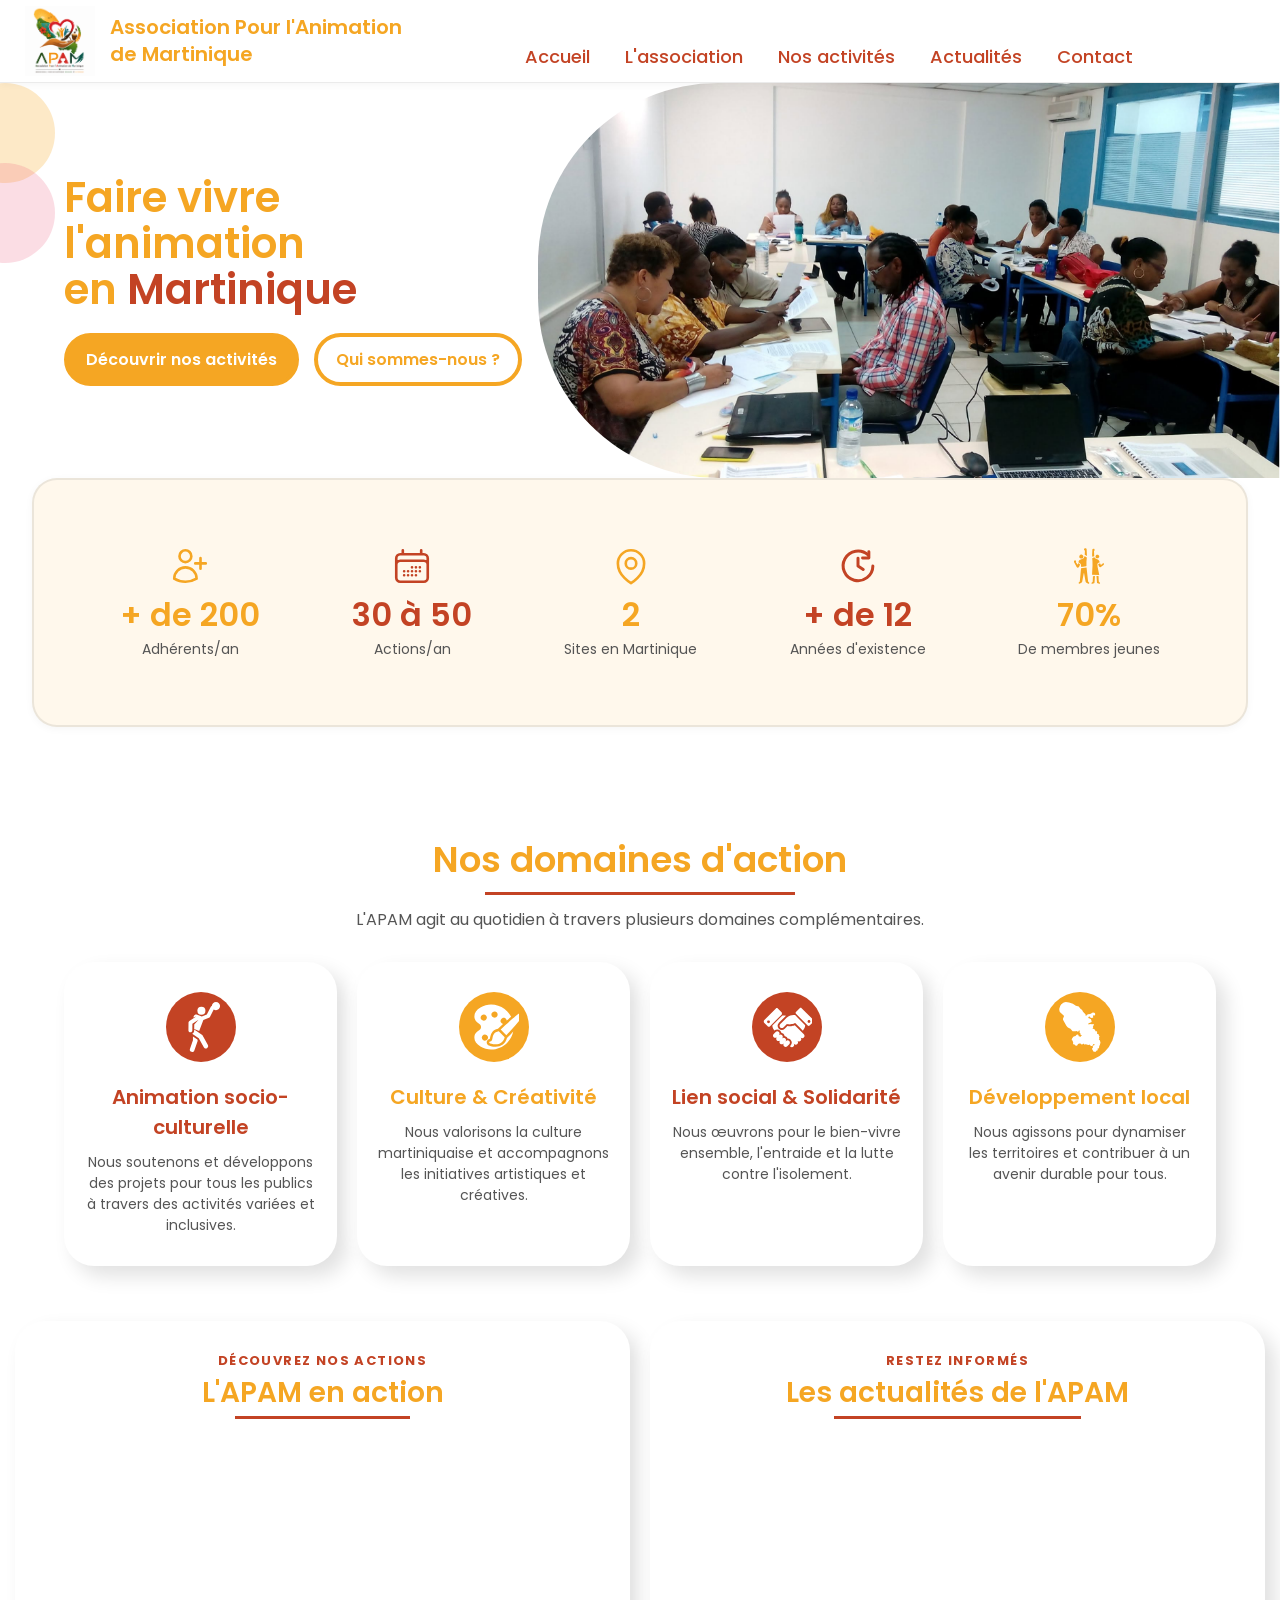
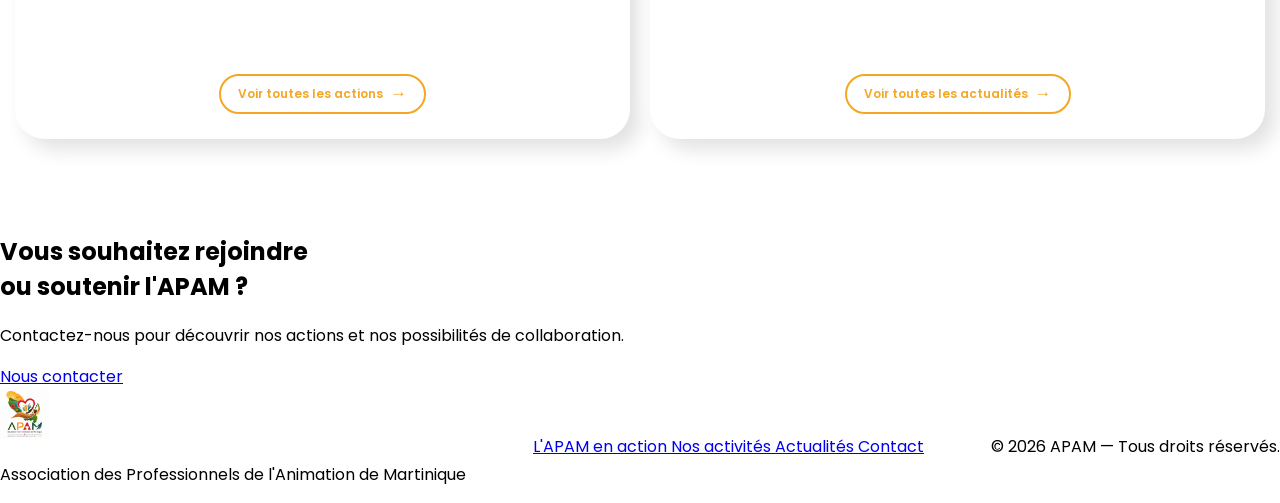
==== commit d22bf91a: "Correction du chemin du script" ====
--- a/index.html
+++ b/index.html
@@ -826,7 +826,7 @@
              JAVASCRIPT
         ========================================================== -->
 
-        <script src="js/script.js"></script>
+        <script src="Js/script.js"></script>
 
 
     </body>
--- a/CSS/style.css
+++ b/CSS/style.css
@@ -1,9 +1,11 @@
 /* #region GLOBAL */
 /* ===== GLOBAL ===== */
+
 body {
     font-family: 'Poppins', sans-serif;
     margin: 0;
 }
+
 /* #endregion */
 
 
@@ -21,7 +23,7 @@
 .site-header .container {
     display: flex;
     align-items: center;
-    justify-content:space-between;
+    justify-content: space-between;
     padding: 6px 25px;
 }
 
@@ -31,12 +33,13 @@
     box-shadow: 0 2px 8px rgba(0, 0, 0, 0.04);
 }
 
+
 /* LOGO */
 
 .logo img {
     height: 70px;
     width: auto;
-} 
+}
 
 .logo {
     display: flex;
@@ -53,6 +56,7 @@
     line-height: 1.35;
 }
 
+
 /* ===== NAVIGATION ===== */
 
 .main-navigation {
@@ -70,7 +74,6 @@
     padding: 0;
 }
 
-/* ==== boutons des sections */
 .main-navigation a {
     font-family: 'Poppins', sans-serif;
     position: relative;
@@ -80,7 +83,9 @@
     font-size: 18px;
 }
 
+
 /* Ligne du dessus et du dessous */
+
 .main-navigation a::before,
 .main-navigation a::after {
     content: "";
@@ -93,7 +98,9 @@
     transition: width 350ms ease;
 }
 
+
 /* Position des lignes */
+
 .main-navigation a::before {
     top: -4px;
 }
@@ -102,11 +109,14 @@
     bottom: -4px;
 }
 
+
 /* Animation au survol */
+
 .main-navigation a:hover::before,
 .main-navigation a:hover::after {
     width: 100%;
 }
+
 /* #endregion */
 
 
@@ -152,8 +162,9 @@
     z-index: 2;
 }
 
-/*Boutons*/
-/*forme*/
+
+/* Boutons */
+
 .hero-buttons {
     display: flex;
     flex-direction: row;
@@ -173,7 +184,9 @@
     transition: all 0.5s ease;
 }
 
-/*Animtion premier bouton*/
+
+/* Animation premier bouton */
+
 .hero .button-primary {
     background-color: #F5A623;
     border: 4px solid #F5A623;
@@ -186,7 +199,9 @@
     color: #F5A623;
 }
 
-/*Animation second bouton*/
+
+/* Animation second bouton */
+
 .hero .button-secondary {
     background-color: white;
     border: 4px solid #F5A623;
@@ -194,19 +209,20 @@
     transition: all 0.5s ease;
 }
 
-/*Animation second bouton*/
 .hero .button-secondary:hover {
     box-shadow: inset 0 0 0 2em #F5A623;
     color: white;
 }
 
-/*Titre*/
+
+/* Titre */
+
 .hero h1 {
     font-family: 'Poppins', sans-serif;
     font-size: 42px;
     line-height: 1.1;
     font-weight: 600;
-    color: #F5A623 ;
+    color: #F5A623;
     margin: 0 0 20px;
 }
 
@@ -215,7 +231,9 @@
     color: #c34324;
 }
 
-/*image du hero*/
+
+/* Image du hero */
+
 .hero-image {
     flex: 0 0 58%;
     height: 395px;
@@ -231,7 +249,7 @@
     border-radius: 180px 0 0 180px;
 }
 
-/*déco du hero*/
+
 /* Décoration du Hero */
 
 .hero::before,
@@ -245,34 +263,32 @@
     z-index: 0;
 }
 
-/* Forme orange */
-
 .hero::before {
     top: 0;
     background-color: rgba(245, 166, 35, 0.25);
 }
 
-/* Forme rose */
-
 .hero::after {
     top: 80px;
     background-color: rgba(236, 87, 123, 0.20);
 }
+
 /* #endregion */
 
 
 /* #region SECTION CHIFFRES CLÉS */
-/* structure */
+
+/* Structure */
+
 .stats .container {
     width: 95%;
-    /* max-width: 1100px;*/
     box-sizing: border-box;
     margin: 0 auto;
 
     display: flex;
     justify-content: space-around;
     align-items: center;
-    
+
     background-color: #FFF8EC;
     border-radius: 25px;
     padding: 30px 40px;
@@ -342,6 +358,7 @@
     color: #C34324;
     margin-bottom: 12px;
 }
+
 /* #endregion */
 
 
@@ -376,6 +393,7 @@
     position: relative;
 }
 
+
 /* Ligne sous le titre */
 
 .section-heading h2::after {
@@ -396,7 +414,9 @@
     max-width: 650px;
 }
 
-/*carte jaunes*/
+
+/* Cartes jaunes */
+
 .domain-card {
     min-height: 280px;
     box-sizing: border-box;
@@ -461,7 +481,9 @@
     color: white;
 }
 
-/*cartes rouges */
+
+/* Cartes rouges */
+
 .domain-card-red {
     min-height: 280px;
     box-sizing: border-box;
@@ -477,7 +499,6 @@
         10px 10px 20px rgba(0, 0, 0, 0.12),
         -5px -5px 15px rgba(255, 255, 255, 0.8);
 }
-
 
 .domain-card-red h3 {
     font-family: 'Poppins', sans-serif;
@@ -517,6 +538,7 @@
     height: 50px;
     color: white;
 }
+
 /* #endregion */
 
 
@@ -530,18 +552,11 @@
 }
 
 .highlights-grid {
-   
-    width:
-        calc(100% - 30px);
-
-    max-width:
-        none;
-
-    margin:
-        0 auto;
-
-    display:
-        grid;
+    width: calc(100% - 30px);
+    max-width: none;
+    margin: 0 auto;
+
+    display: grid;
 
     grid-template-columns:
         repeat(
@@ -552,8 +567,7 @@
             )
         );
 
-    gap:
-        20px;
+    gap: 20px;
 }
 
 
@@ -569,7 +583,7 @@
 
     box-sizing: border-box;
 
-    padding: 30px 30px 34px;
+    padding: 30px 30px 25px;
 
     background: #FFFFFF;
 
@@ -594,12 +608,15 @@
             0.8
         );
 
+    display: flex;
+
+    flex-direction: column;
+
+    align-items: stretch;
+
     transition:
-        transform
-        0.3s ease,
-
-        box-shadow
-        0.3s ease;
+        transform 0.3s ease,
+        box-shadow 0.3s ease;
 }
 
 
@@ -634,64 +651,85 @@
     max-width: none;
 
     text-align: center;
+
+    flex-shrink: 0;
 }
 
 
 .highlight-eyebrow {
 
-    margin: 0 0 5px;
+    margin:
+        0 0 5px;
 
     font-family:
         'Poppins',
         sans-serif;
 
-    font-size: 13px;
-
-    font-weight: 700;
-
-    letter-spacing: 1.4px;
-
-    text-transform: uppercase;
-
-    color: #C34324;
+    font-size:
+        13px;
+
+    font-weight:
+        700;
+
+    letter-spacing:
+        1.4px;
+
+    text-transform:
+        uppercase;
+
+    color:
+        #C34324;
 }
 
 
 .highlight-card h2 {
 
-    display: inline-block;
-
-    position: relative;
-
-    margin: 0;
+    display:
+        inline-block;
+
+    position:
+        relative;
+
+    margin:
+        0;
 
     font-family:
         'Poppins',
         sans-serif;
 
-    font-size: 28px;
-
-    font-weight: 600;
-
-    line-height: 1.2;
-
-    color: #F5A623;
+    font-size:
+        28px;
+
+    font-weight:
+        600;
+
+    line-height:
+        1.2;
+
+    color:
+        #F5A623;
 }
 
 
 .highlight-card h2::after {
 
-    content: "";
-
-    display: block;
-
-    width: 72%;
-
-    height: 3px;
-
-    margin: 6px auto 0;
-
-    background: #C34324;
+    content:
+        "";
+
+    display:
+        block;
+
+    width:
+        72%;
+
+    height:
+        3px;
+
+    margin:
+        6px auto 0;
+
+    background:
+        #C34324;
 }
 
 
@@ -702,11 +740,17 @@
 .home-actions-preview,
 .home-news-preview {
 
-    position: relative;
-
-    width: 100%;
-
-    margin-top: 24px;
+    position:
+        relative;
+
+    width:
+        100%;
+
+    margin-top:
+        20px;
+
+    flex:
+        1;
 }
 
 
@@ -716,28 +760,58 @@
 
 .home-actions-preview {
 
-    min-height: 215px;
-
-    display: flex;
-
+    min-height:
+        215px;
+
+    display:
+        flex;
+
+    align-items:
+        center;
+
+    justify-content:
+        center;
+}
+
+
+.home-actions-item img,
+.home-actions-item video {
+    display: block;
+    width: 100%;
+    height: 215px;
+    object-fit: cover;
+    border-radius: 20px;
+}
+.home-actions-viewport {
+    width: 100%;
+    overflow: hidden;
+    border-radius: 20px;
+}
+
+.home-actions-track {
+    display: flex;
+    width: 100%;
+    transition: transform 0.7s ease;
+}
+
+.home-actions-item {
+    flex: 0 0 calc(100% / 3);
+    min-width: 0;
+    box-sizing: border-box;
+    padding: 0 6px;
+}
+
+.home-actions-file {
+    width: 100%;
+    height: 215px;
+    display: flex;
     align-items: center;
-
     justify-content: center;
-}
-
-
-.home-actions-preview img,
-.home-actions-preview video {
-
-    display: block;
-
-    width: 100%;
-
-    height: 215px;
-
-    object-fit: cover;
-
     border-radius: 20px;
+    background: #F5F5F5;
+    text-align: center;
+    padding: 20px;
+    box-sizing: border-box;
 }
 
 
@@ -748,27 +822,38 @@
 .home-actions-prev,
 .home-actions-next {
 
-    position: absolute;
-
-    top: 50%;
-
-    transform: translateY(-50%);
-
-    z-index: 5;
-
-    width: 42px;
-
-    height: 42px;
-
-    display: flex;
-
-    align-items: center;
-
-    justify-content: center;
-
-    border: none;
-
-    border-radius: 50%;
+    position:
+        absolute;
+
+    top:
+        50%;
+
+    transform:
+        translateY(-50%);
+
+    z-index:
+        5;
+
+    width:
+        42px;
+
+    height:
+        42px;
+
+    display:
+        flex;
+
+    align-items:
+        center;
+
+    justify-content:
+        center;
+
+    border:
+        none;
+
+    border-radius:
+        50%;
 
     background:
         rgba(
@@ -781,9 +866,11 @@
     color:
         #C34324;
 
-    font-size: 23px;
-
-    cursor: pointer;
+    font-size:
+        23px;
+
+    cursor:
+        pointer;
 
     box-shadow:
         0 5px 15px
@@ -804,12 +891,14 @@
 
 
 .home-actions-prev {
-    left: 12px;
+    left:
+        12px;
 }
 
 
 .home-actions-next {
-    right: 12px;
+    right:
+        12px;
 }
 
 
@@ -1088,6 +1177,15 @@
 
 .highlight-button {
 
+    align-self:
+        center;
+
+    margin-top:
+        20px;
+
+    flex-shrink:
+        0;
+
     display:
         inline-flex;
 
@@ -1100,11 +1198,8 @@
     gap:
         7px;
 
-    margin-top:
-        22px;
-
     padding:
-        8px 16px;
+        9px 17px;
 
     border:
         2px solid
@@ -1172,12 +1267,14 @@
 ============================================================ */
 
 .highlight-decoration {
-    display: none;
+
+    display:
+        none;
 }
 
 
 /* ============================================================
-   RESPONSIVE
+   RESPONSIVE — PANNEAUX
 ============================================================ */
 
 @media (
@@ -1249,15 +1346,12 @@
     }
 
 
-    .home-actions-preview img,
-    .home-actions-preview video {
-
-        height:
-            185px;
-
-        border-radius:
-            17px;
-    }
+    .home-actions-item img,
+.home-actions-item video,
+.home-actions-file {
+    height: 185px;
+    border-radius: 17px;
+}
 
 
     .home-news-preview {
@@ -1292,13 +1386,21 @@
 }
 
 
+/* #endregion */
+
+
 /* #region ACTIONS PAGE */
+
+/* ============================================================
+   ACTIONS PAGE
+============================================================ */
 
 .actions-page {
     width: 100%;
     padding: 50px 0 70px;
 }
 
+
 .actions-gallery-panel {
     width: 90%;
     margin: 0 auto;
@@ -1316,10 +1418,12 @@
         -5px -5px 15px rgba(255, 255, 255, 0.8);
 }
 
+
 .actions-gallery-panel .section-heading {
     text-align: center;
     margin-bottom: 35px;
 }
+
 
 .actions-gallery-panel .section-heading h1 {
     font-family: 'Poppins', sans-serif;
@@ -1330,6 +1434,7 @@
     margin: 0 0 10px;
 }
 
+
 .actions-gallery-panel .section-heading p {
     font-family: 'Poppins', sans-serif;
     font-size: 15px;
@@ -1339,11 +1444,13 @@
     max-width: 650px;
 }
 
+
 .gallery {
     display: grid;
     grid-template-columns: repeat(3, 1fr);
     gap: 20px;
 }
+
 
 .gallery-item {
     overflow: hidden;
@@ -1355,6 +1462,7 @@
     border-radius: 15px;
 }
 
+
 .gallery-item img {
     display: block;
     width: 100%;
@@ -1364,6 +1472,7 @@
 
     transition: transform 0.3s ease;
 }
+
 
 .gallery-item video {
     width: 100%;
@@ -1371,13 +1480,15 @@
     object-fit: cover;
     display: block;
     cursor: pointer;
-      
+
     transition:
         transform 0.4s ease,
         filter 0.4s ease;
 }
 
+
 /* Assombrissement au survol */
+
 .gallery-item::after {
     content: "";
     position: absolute;
@@ -1386,10 +1497,11 @@
     background: rgba(0, 0, 0, 0);
 
     transition:
-        background  0.4s ease;
+        background 0.4s ease;
 
     pointer-events: none;
 }
+
 
 /* Effet au survol */
 
@@ -1397,13 +1509,16 @@
     background: rgba(0, 0, 0, 0.08);
 }
 
+
 .gallery-item:hover img {
     transform: scale(1.2);
 }
 
+
 .gallery-item:hover video {
     transform: scale(1.2);
 }
+
 
 .gallery-empty,
 .gallery-error {
@@ -1417,9 +1532,10 @@
 
 
 /* #region LIGHTBOX */
+
 /* ============================================================
    LIGHTBOX
-   ============================================================ */
+============================================================ */
 
 .lightbox {
     position: fixed !important;
@@ -1440,13 +1556,15 @@
     z-index: 2000;
 }
 
+
 .lightbox.active {
     display: flex;
 }
+
 
 /* ============================================================
    LIGHTBOX MEDIA
-   ============================================================ */
+============================================================ */
 
 .lightbox-media {
     width: min(92vw, 1000px);
@@ -1462,6 +1580,7 @@
     margin: 0 auto;
 }
 
+
 .lightbox-media-content {
     width: 100%;
     max-height: 68vh;
@@ -1473,6 +1592,7 @@
     flex-shrink: 0;
 }
 
+
 .lightbox-media-content img,
 .lightbox-media-content video {
     display: block;
@@ -1491,9 +1611,11 @@
         0 10px 40px rgba(0, 0, 0, 0.35);
 }
 
+
 .lightbox-video {
     background-color: #000;
 }
+
 
 .lightbox-info {
     width: min(90vw, 800px);
@@ -1510,6 +1632,7 @@
     flex-shrink: 0;
 }
 
+
 .lightbox-title {
     margin: 0;
 
@@ -1521,6 +1644,7 @@
     line-height: 1.3;
 }
 
+
 .lightbox-date {
     margin: 4px 0 0;
 
@@ -1529,6 +1653,7 @@
     opacity: 0.75;
 }
 
+
 .lightbox-description {
     margin: 8px auto 0;
 
@@ -1540,6 +1665,7 @@
     opacity: 0.9;
 }
 
+
 .lightbox-audio {
     display: flex;
     flex-direction: column;
@@ -1556,6 +1682,7 @@
     color: white;
 }
 
+
 .lightbox-media-title {
     margin: 0;
 
@@ -1565,6 +1692,7 @@
     font-weight: 600;
 }
 
+
 .lightbox-file-link {
     display: inline-block;
 
@@ -1581,6 +1709,7 @@
     text-decoration: none;
 }
 
+
 .lightbox-file-link:hover {
     opacity: 0.9;
 }
@@ -1588,9 +1717,11 @@
 
 /* ============================================================
    LIGHTBOX BUTTONS
-   ============================================================ */
+============================================================ */
+
 
 /* Bouton fermer */
+
 .lightbox-close {
     position: fixed !important;
 
@@ -1622,6 +1753,7 @@
         transform 0.25s ease;
 }
 
+
 .lightbox-close:hover {
     background: rgba(0, 0, 0, 0.75);
     transform: scale(1.08);
@@ -1629,6 +1761,7 @@
 
 
 /* Bouton précédent */
+
 .lightbox-prev {
     position: fixed !important;
 
@@ -1662,6 +1795,7 @@
         transform 0.25s ease;
 }
 
+
 .lightbox-prev:hover {
     background: rgba(0, 0, 0, 0.75);
 
@@ -1672,6 +1806,7 @@
 
 
 /* Bouton suivant */
+
 .lightbox-next {
     position: fixed !important;
 
@@ -1705,6 +1840,7 @@
         transform 0.25s ease;
 }
 
+
 .lightbox-next:hover {
     background: rgba(0, 0, 0, 0.75);
 
@@ -1717,11 +1853,11 @@
 
 
 /* #region FOOTER */
+
 /* ========================================
    FOOTER
    ======================================== */
 
-
 .site-footer {
     width: 100%;
 }
@@ -1738,4 +1874,5 @@
     height: 50px;
     width: auto;
 }
+
 /* #endregion */
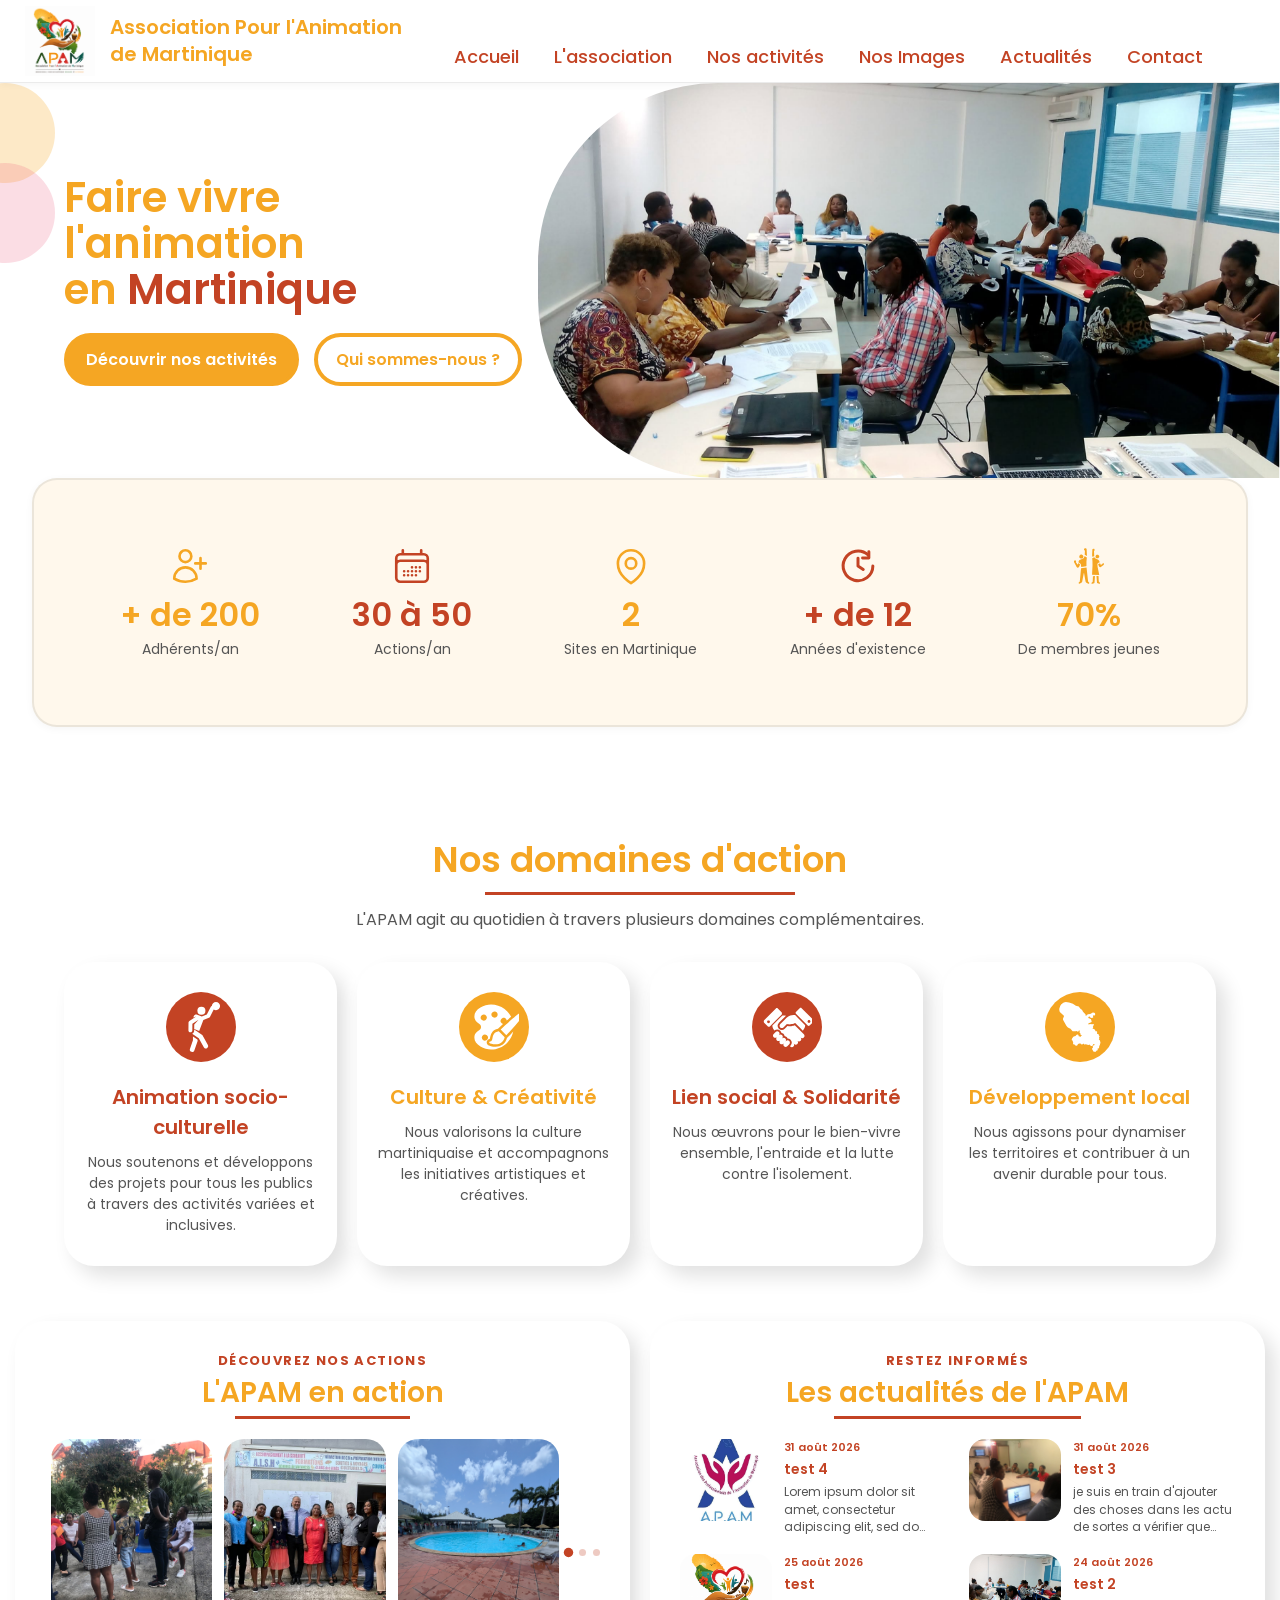
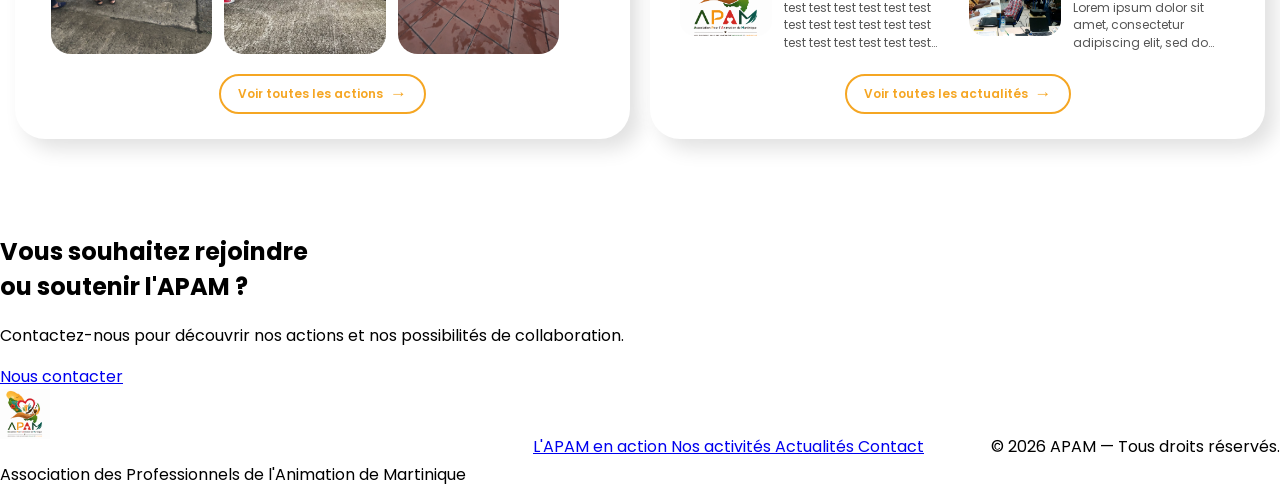
==== commit 61de657f: "ajout d'un bouton images pour action dans le header" ====
--- a/index.html
+++ b/index.html
@@ -87,6 +87,12 @@
                         <li>
                             <a href="../activites/activites.html">
                                 Nos activités
+                            </a>
+                        </li>
+
+                        <li>
+                            <a href="actions/actions.html">
+                                Nos Images
                             </a>
                         </li>
 
@@ -826,7 +832,7 @@
              JAVASCRIPT
         ========================================================== -->
 
-        <script src="Js/script.js"></script>
+        <script src="JS/script.js"></script>
 
 
     </body>
--- a/CSS/style.css
+++ b/CSS/style.css
@@ -620,20 +620,7 @@
 }
 
 
-.highlight-card:hover {
-
-    transform:
-        translateY(-5px);
-
-    box-shadow:
-        12px 18px 30px
-        rgba(
-            0,
-            0,
-            0,
-            0.15
-        );
-}
+
 
 
 /* ============================================================
@@ -781,6 +768,20 @@
     height: 215px;
     object-fit: cover;
     border-radius: 20px;
+}
+.home-actions-item img,
+.home-actions-item video {
+    cursor: pointer;
+
+    transition:
+        transform 0.3s ease,
+        filter 0.3s ease;
+}
+
+.home-actions-item:hover img,
+.home-actions-item:hover video {
+    transform: scale(1.03);
+    filter: brightness(0.85);
 }
 .home-actions-viewport {
     width: 100%;
@@ -1171,94 +1172,110 @@
 }
 
 
+
+
 /* ============================================================
-   LIENS EN BAS DES PANNEAUX
+   BOUTONS DES PANNEAUX — BORDER REVEAL
 ============================================================ */
 
 .highlight-button {
 
-    align-self:
-        center;
-
-    margin-top:
-        20px;
-
-    flex-shrink:
-        0;
-
-    display:
-        inline-flex;
-
-    align-items:
-        center;
-
-    justify-content:
-        center;
-
-    gap:
-        7px;
-
-    padding:
-        9px 17px;
-
-    border:
-        2px solid
-        #F5A623;
-
-    border-radius:
-        999px;
-
-    background:
-        transparent;
-
-    color:
-        #F5A623;
-
-    font-family:
-        'Poppins',
-        sans-serif;
-
-    font-size:
-        12px;
-
-    font-weight:
-        600;
-
-    text-decoration:
-        none;
+    position: relative;
+
+    align-self: center;
+
+    margin-top: 20px;
+
+    flex-shrink: 0;
+
+    display: inline-flex;
+
+    align-items: center;
+
+    justify-content: center;
+
+    gap: 7px;
+
+    padding: 9px 17px;
+
+    border: 2px solid #F5A623;
+
+    border-radius: 999px;
+
+    background-color: transparent;
+
+    color: #F5A623;
+
+    font-family: 'Poppins', sans-serif;
+
+    font-size: 12px;
+
+    font-weight: 600;
+
+    text-decoration: none;
+
+    overflow: hidden;
+
+    isolation: isolate;
 
     transition:
-        background
-        0.3s ease,
-
-        color
-        0.3s ease,
-
-        gap
-        0.3s ease;
-}
-
+        color 0.3s ease,
+        gap 0.3s ease;
+}
+
+
+/* Remplissage animé */
+
+.highlight-button::after {
+
+    content: "";
+
+    position: absolute;
+
+    width: 0;
+    height: 100%;
+
+    top: 0;
+    left: 0;
+
+    background-color: #F5A623;
+
+    transition:
+        width 0.3s ease;
+
+    z-index: -1;
+}
+
+
+/* Apparition du remplissage */
+
+.highlight-button:hover::after {
+
+    width: 100%;
+}
+
+
+/* Texte */
+
+.highlight-button:hover {
+
+    color: #FFFFFF;
+
+    gap: 12px;
+}
+
+
+/* Flèche */
 
 .highlight-button span {
 
-    font-size:
-        17px;
-
-    line-height:
-        1;
-}
-
-
-.highlight-button:hover {
-
-    background:
-        #F5A623;
-
-    color:
-        #FFFFFF;
-
-    gap:
-        12px;
+    font-size: 17px;
+
+    line-height: 1;
+
+    position: relative;
+
+    z-index: 1;
 }
 
 
@@ -1453,22 +1470,29 @@
 
 
 .gallery-item {
+    width: 100%;
+    aspect-ratio: 1 / 1;
+
     overflow: hidden;
-    border-radius: 20px;
+
+    border-radius: 15px;
     background-color: #FFFFFF;
+
     position: relative;
-    aspect-ratio: 4 / 3;
-    overflow: hidden;
-    border-radius: 15px;
-}
-
+
+    display: flex;
+    align-items: center;
+    justify-content: center;
+}
 
 .gallery-item img {
     display: block;
+
     width: 100%;
-    height: 220px;
-
-    object-fit: cover;
+    height: 100%;
+
+    object-fit: contain;
+    object-position: center;
 
     transition: transform 0.3s ease;
 }
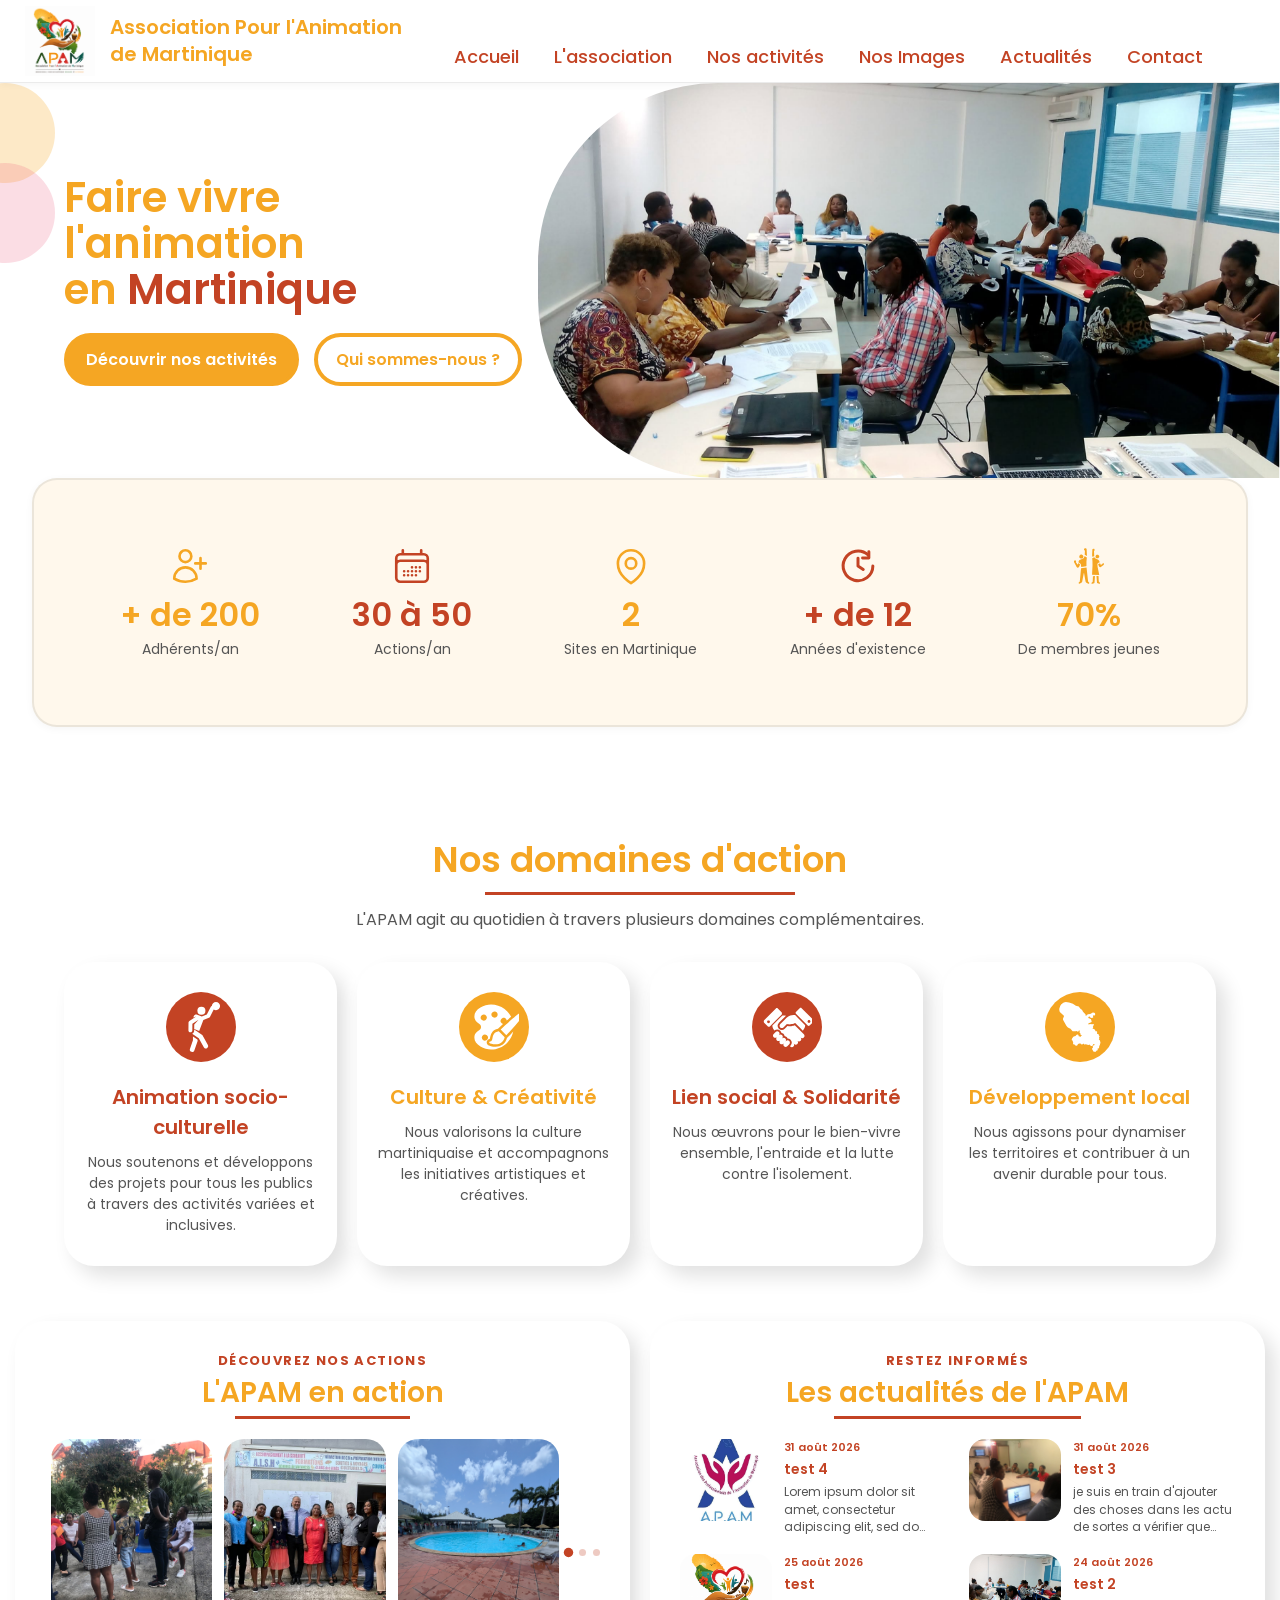
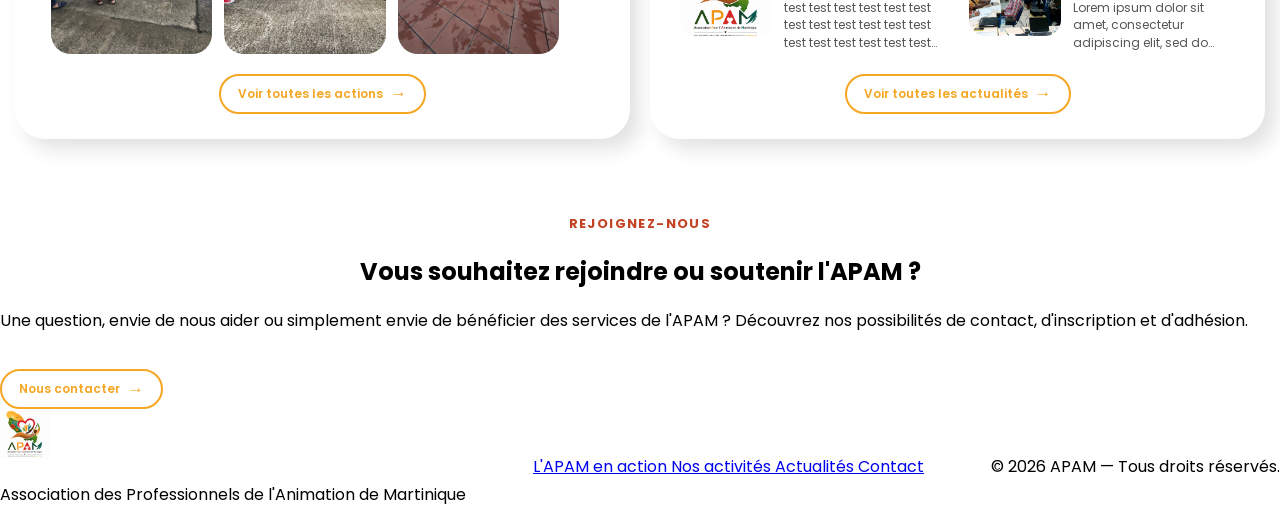
==== commit b6f2c9ae: "ajout d'un bouton images pour action dans le header" ====
--- a/index.html
+++ b/index.html
@@ -739,33 +739,61 @@
                  CONTACT / APPEL À L'ACTION
             ====================================================== -->
 
-            <section
-                id="contact"
-                class="contact-section"
+            <!-- =====================================================
+     CONTACT / REJOINDRE L'APAM
+====================================================== -->
+
+<section
+    id="contact"
+    class="home-contact"
+>
+
+    <div class="home-contact-panel">
+
+        <div class="highlight-content">
+
+            <p class="highlight-eyebrow">
+                Rejoignez-nous
+            </p>
+
+            <h2>
+                Vous souhaitez rejoindre
+                ou soutenir l'APAM ?
+            </h2>
+
+        </div>
+
+
+        <p class="home-contact-text">
+
+            Une question, envie de nous aider ou simplement
+            envie de bénéficier des services de l'APAM ?
+            Découvrez nos possibilités de contact,
+            d'inscription et d'adhésion.
+
+        </p>
+
+
+        <div class="home-contact-buttons">
+
+            <a
+                href="contacts/contact.html"
+                class="highlight-button"
             >
 
-                <div class="container">
-
-                    <h2>
-                        Vous souhaitez rejoindre<br>
-                        ou soutenir l'APAM ?
-                    </h2>
-
-                    <p>
-                        Contactez-nous pour découvrir nos actions
-                        et nos possibilités de collaboration.
-                    </p>
-
-                    <a
-                        href="mailto:contact@apam.fr"
-                        class="button button-light"
-                    >
-                        Nous contacter
-                    </a>
-
-                </div>
-
-            </section>
+                Nous contacter
+
+                <span aria-hidden="true">
+                    →
+                </span>
+
+            </a>
+
+        </div>
+
+    </div>
+
+</section>
 
         </main>
 
